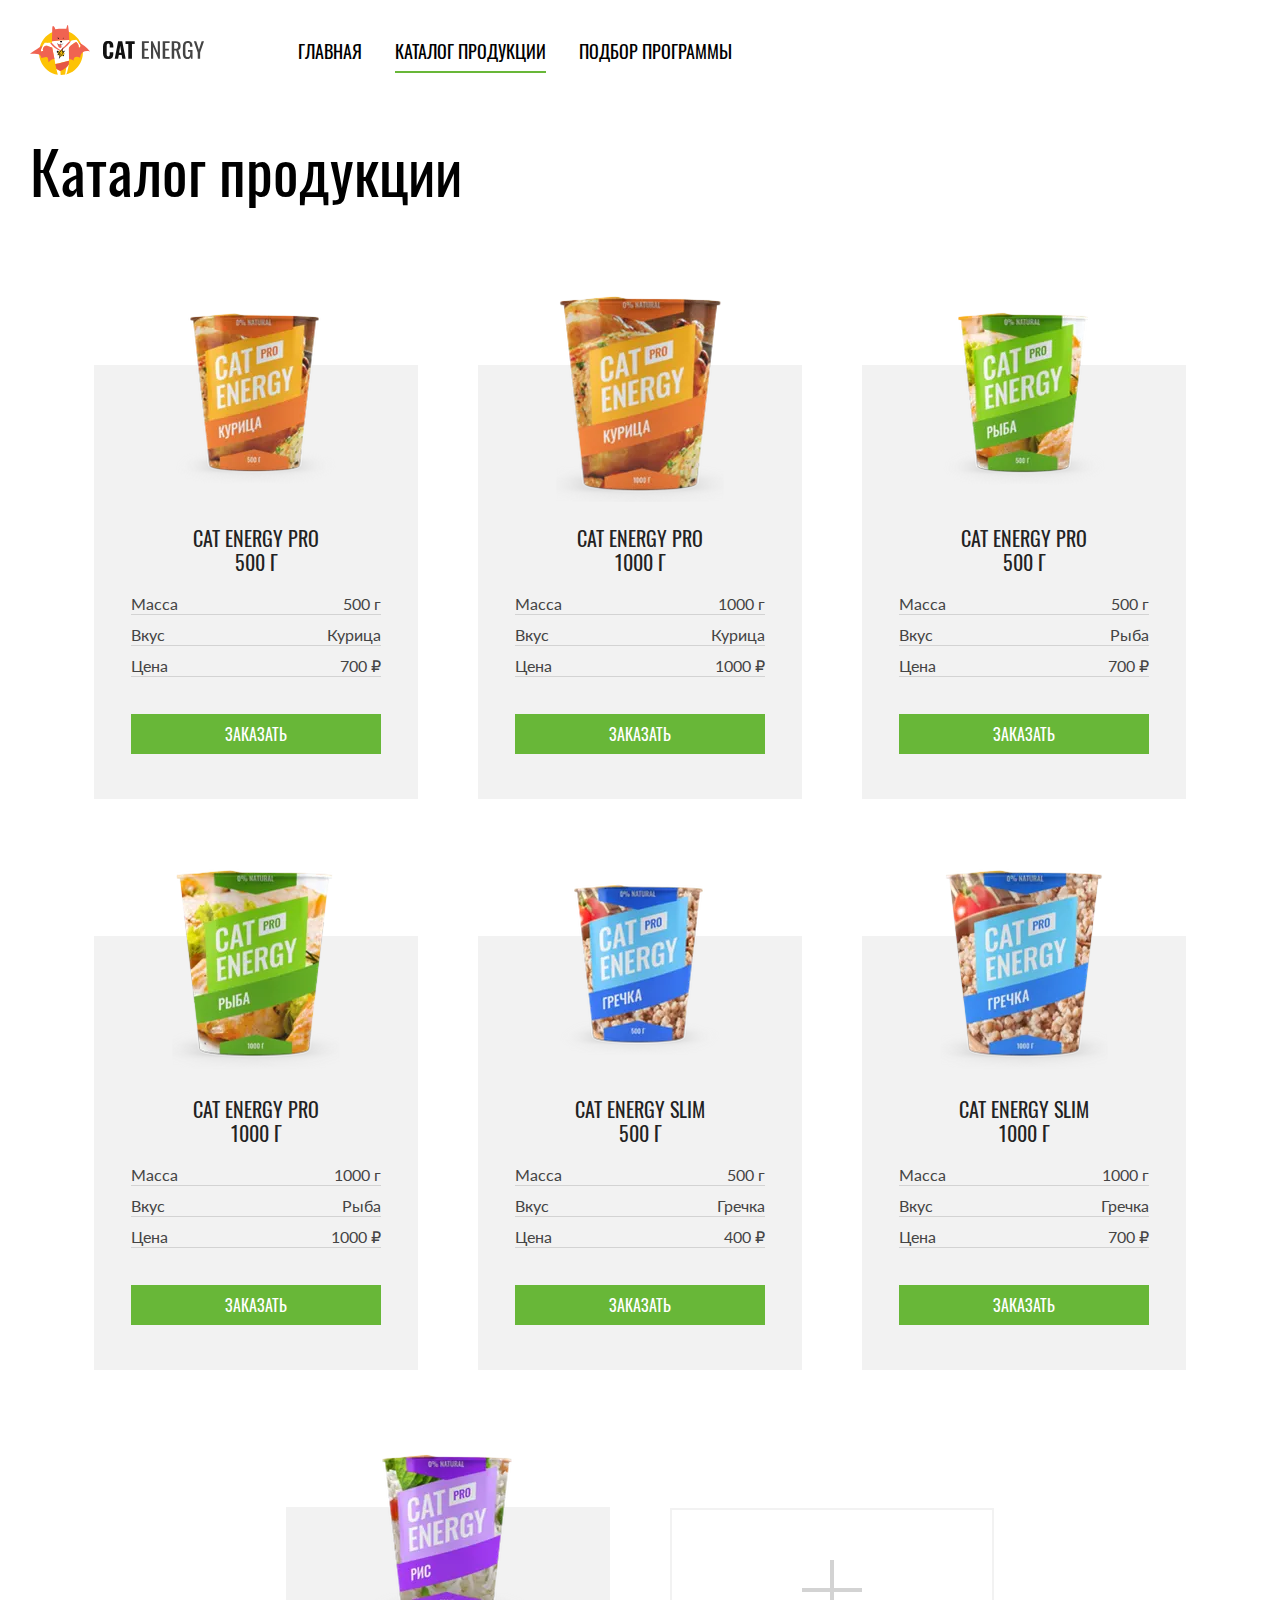
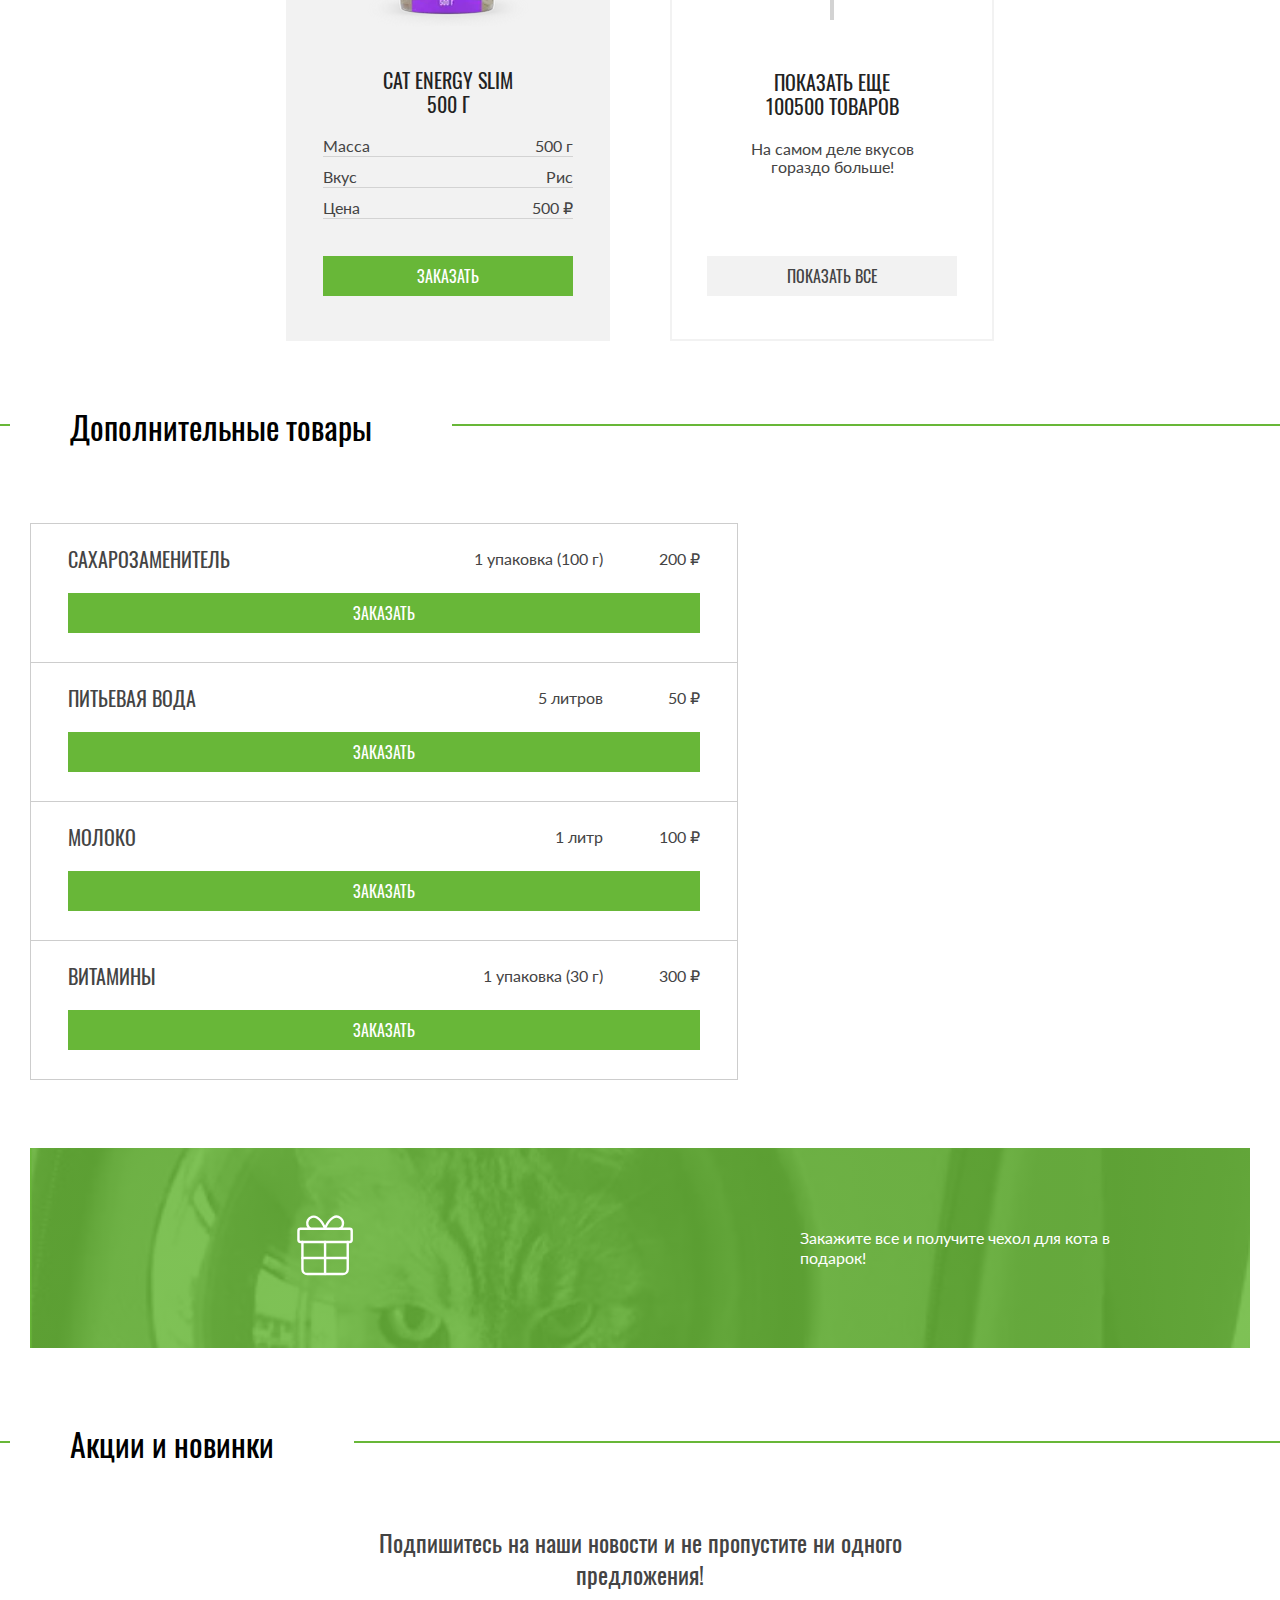
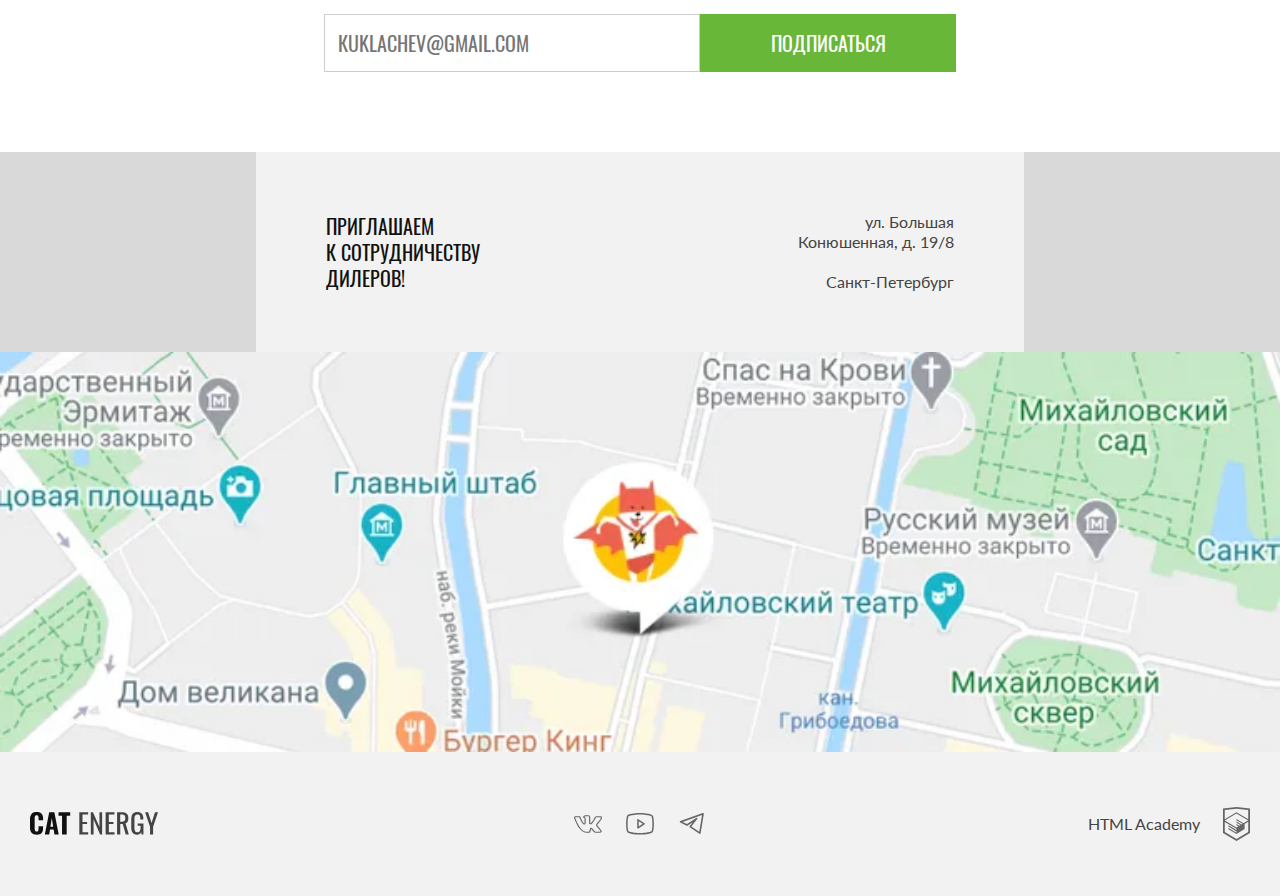
==== catalog.html @ e2526e4f "Deploying to gh-pages from @ htmlacademy-adaptive/2303487-cat-energy-31@e6cc219bcabd49c7fad95039a3b6" ====
<!DOCTYPE html><html class="page" lang="ru"><head><meta charset="UTF-8"><title>Каталог Cat Energy</title><meta name="viewport" content="width=device-width,initial-scale=1"><meta name="description" content="Cat Energy - Каталог товаров функционального питания для котов."><meta name="author" content="Андрюхина Елизавета"><link rel="preload" href="fonts/lato/Lato-Regular.woff2" as="font" type="font/woff2"><link rel="preload" href="fonts/lato/Oswald-Regular.woff2" as="font" type="font/woff2"><link rel="stylesheet" href="styles/styles.css"><link rel="icon" href="favicon.ico"><!-- 32×32 --><link rel="icon" href="favicons/icon.svg" type="image/svg+xml"><link rel="apple-touch-icon" href="favicons/apple.png"><!-- 180×180 --><link rel="manifest" href="manifest.webmanifest"><script src="scripts/menu.js" defer="defer"></script><script src="scripts/office-location-map.js" defer="defer"></script></head><body class="page__body"><header class="page__header main-header main-header--catalog" data-test="header"><div class="main-header__wrapper main-header__wrapper--nojs"><a class="main-header__logo logotype" href="index.html" aria-current="page"><picture><source media="(min-width: 1440px)" srcset="images/logo-content-desktop.svg" type="image/svg+xml" width="70" height="59"><source media="(min-width: 768px)" srcset="images/logo-content-tablet.svg" type="image/svg+xml" width="60" height="50"><img class="logotype__graphic-logo" src="images/logo-content-mobile.svg" width="33" height="38" alt="Графический логотип Cat Energy"></picture><img class="logotype__text-logo" src="images/logo-text.svg" width="101" height="18" alt="Текстовый логотип Cat Energy"> </a><button class="main-header__toggle main-header__toggle--close" type="button"><span class="visually-hidden">Открыть меню</span></button><nav class="main-header__main-nav main-nav"><ul class="nav-list"><li class="nav-list__item"><a class="nav-list__link" href="index.html">Главная</a></li><li class="nav-list__item"><a class="nav-list__link nav-list__link--current" href="catalog.html" aria-current="page">Каталог продукции</a></li><li class="nav-list__item"><a class="nav-list__link" href="#">Подбор программы</a></li></ul></nav></div></header><main class="main-container main-container--catalog"><section class="catalog" data-test="catalog"><div class="catalog__wrapper"><h1 class="catalog__title">Каталог продукции</h1><ul class="catalog__list"><li class="catalog__item card"><a class="card__link-image" href="#"><picture><source media="(min-width: 1440px)" srcset="images/card-chiken-500-desktop@1x.webp, images/card-chiken-500-desktop@2x.webp 2x" type="image/webp" width="169" height="210"><source media="(min-width: 768px)" srcset="images/card-chiken-500-tablet@1x.webp, images/card-chiken-500-tablet@2x.webp 2x" type="image/webp" width="200" height="210"><source srcset="images/card-chiken-500-mobile.webp, images/card-chiken-500-mobile@2x.webp 2x" type="image/webp" width="140" height="107"><source media="(min-width:1440px)" srcset="images/card-chiken-500-desktop@1x.png 1x,images/card-chiken-500-desktop@2x.png 2x" type="image/png" width="169" height="210"><source media="(min-width:768px)" srcset="images/card-chiken-500-tablet@1x.png 1x,images/card-chiken-500-tablet@2x.png 2x" type="image/png" width="200" height="210"><img class="card__image" src="images/card-chiken-500-mobile@1x.png" srcset="images/card-chiken-500-mobile@2x.png 2x" width="140" height="107" alt="Cat Energy PRO 500 г вкус курица" loading="lazy"></picture></a><div class="card__info-wrapper"><a class="card__link-title" href="#"><h2 class="card__title">Cat Energy PRO 500 г</h2></a><table class="card__table"><tbody class="card__table-body"><tr class="card__table-row"><td class="card__table-item">Масса</td><td class="card__table-item-desc">500 г</td></tr><tr class="card__table-row"><td class="card__table-item">Вкус</td><td class="card__table-item-desc">Курица</td></tr><tr class="card__table-row"><td class="card__table-item">Цена</td><td class="card__table-item-desc">700 ₽</td></tr></tbody></table></div><a class="button card__button" href="#">Заказать</a></li><li class="catalog__item card"><a class="card__link-image" href="#"><picture><source media="(min-width: 1440px)" srcset="images/card-chiken-1000-desktop@1x.webp, images/card-chiken-1000-desktop@2x.webp 2x" type="image/webp" width="169" height="210"><source media="(min-width: 768px)" srcset="images/card-chiken-1000-tablet@1x.webp, images/card-chiken-1000-tablet@2x.webp 2x" type="image/webp" width="200" height="210"><source srcset="images/card-chiken-1000-mobile.webp, images/card-chiken-1000-mobile@2x.webp 2x" type="image/webp" width="140" height="107"><source media="(min-width:1440px)" srcset="images/card-chiken-1000-desktop@1x.png 1x,images/card-chiken-1000-desktop@2x.png 2x" type="image/png" width="169" height="210"><source media="(min-width:768px)" srcset="images/card-chiken-1000-tablet@1x.png 1x,images/card-chiken-1000-tablet@2x.png 2x" type="image/png" width="200" height="210"><img class="card__image" src="images/card-chiken-1000-mobile@1x.png" srcset="images/card-chiken-1000-mobile@2x.png 2x" width="140" height="107" alt="Cat Energy PRO 1000 г вкус курица" loading="lazy"></picture></a><div class="card__info-wrapper"><a class="card__link-title" href="#"><h2 class="card__title">Cat Energy PRO 1000 г</h2></a><table class="card__table"><tbody class="card__table-body"><tr class="card__table-row"><td class="card__table-item">Масса</td><td class="card__table-item-desc">1000 г</td></tr><tr class="card__table-row"><td class="card__table-item">Вкус</td><td class="card__table-item-desc">Курица</td></tr><tr class="card__table-row"><td class="card__table-item">Цена</td><td class="card__table-item-desc">1000 ₽</td></tr></tbody></table></div><a class="button card__button" href="#">Заказать</a></li><li class="catalog__item card"><a class="card__link-image" href="#"><picture><source media="(min-width: 1440px)" srcset="images/card-fish-500-desktop@1x.webp, images/card-fish-500-desktop@2x.webp 2x" type="image/webp" width="169" height="210"><source media="(min-width: 768px)" srcset="images/card-fish-500-tablet@1x.webp, images/card-fish-500-tablet@2x.webp 2x" type="image/webp" width="200" height="210"><source srcset="images/card-fish-500-mobile.webp, images/card-fish-500-mobile@2x.webp 2x" type="image/webp" width="140" height="107"><source media="(min-width:1440px)" srcset="images/card-fish-500-desktop@1x.png 1x,images/card-fish-500-desktop@2x.png 2x" type="image/png" width="169" height="210"><source media="(min-width:768px)" srcset="images/card-fish-500-tablet@1x.png 1x,images/card-fish-500-tablet@2x.png 2x" type="image/png" width="200" height="210"><img class="card__image" src="images/card-fish-500-mobile@1x.png" srcset="images/card-fish-500-mobile@2x.png 2x" width="140" height="107" alt="Cat Energy PRO 500 г вкус рыба" loading="lazy"></picture></a><div class="card__info-wrapper"><a class="card__link-title" href="#"><h2 class="card__title">Cat Energy PRO 500 г</h2></a><table class="card__table"><tbody class="card__table-body"><tr class="card__table-row"><td class="card__table-item">Масса</td><td class="card__table-item-desc">500 г</td></tr><tr class="card__table-row"><td class="card__table-item">Вкус</td><td class="card__table-item-desc">Рыба</td></tr><tr class="card__table-row"><td class="card__table-item">Цена</td><td class="card__table-item-desc">700 ₽</td></tr></tbody></table></div><a class="button card__button" href="#">Заказать</a></li><li class="catalog__item card"><a class="card__link-image" href="#"><picture><source media="(min-width: 1440px)" srcset="images/card-fish-1000-desktop@1x.webp, images/card-fish-1000-desktop@2x.webp 2x" type="image/webp" width="169" height="210"><source media="(min-width: 768px)" srcset="images/card-fish-1000-tablet@1x.webp, images/card-fish-1000-tablet@2x.webp 2x" type="image/webp" width="200" height="210"><source srcset="images/card-fish-1000-mobile.webp, images/card-fish-1000-mobile@2x.webp 2x" type="image/webp" width="140" height="107"><source media="(min-width:1440px)" srcset="images/card-fish-1000-desktop@1x.png 1x,images/card-fish-1000-desktop@2x.png 2x" type="image/png" width="169" height="210"><source media="(min-width:768px)" srcset="images/card-fish-1000-tablet@1x.png 1x,images/card-fish-1000-tablet@2x.png 2x" type="image/png" width="200" height="210"><img class="card__image" src="images/card-fish-1000-mobile@1x.png" srcset="images/card-fish-1000-mobile@2x.png 2x" width="140" height="107" alt="Cat Energy PRO 1000 г вкус рыба" loading="lazy"></picture></a><div class="card__info-wrapper"><a class="card__link-title" href="#"><h2 class="card__title">Cat Energy PRO 1000 г</h2></a><table class="card__table"><tbody class="card__table-body"><tr class="card__table-row"><td class="card__table-item">Масса</td><td class="card__table-item-desc">1000 г</td></tr><tr class="card__table-row"><td class="card__table-item">Вкус</td><td class="card__table-item-desc">Рыба</td></tr><tr class="card__table-row"><td class="card__table-item">Цена</td><td class="card__table-item-desc">1000 ₽</td></tr></tbody></table></div><a class="button card__button" href="#">Заказать</a></li><li class="catalog__item card"><a class="card__link-image" href="#"><picture><source media="(min-width: 1440px)" srcset="images/card-buckwheat-500-desktop@1x.webp, images/card-buckwheat-500-desktop@2x.webp 2x" type="image/webp" width="169" height="210"><source media="(min-width: 768px)" srcset="images/card-buckwheat-500-tablet@1x.webp, images/card-buckwheat-500-tablet@2x.webp 2x" type="image/webp" width="200" height="210"><source srcset="images/card-buckwheat-500-mobile.webp, images/card-buckwheat-500-mobile@2x.webp 2x" type="image/webp" width="140" height="107"><source media="(min-width:1440px)" srcset="images/card-buckwheat-500-desktop@1x.png 1x,images/card-buckwheat-500-desktop@2x.png 2x" type="image/png" width="169" height="210"><source media="(min-width:768px)" srcset="images/card-buckwheat-500-tablet@1x.png 1x,images/card-buckwheat-500-tablet@2x.png 2x" type="image/png" width="200" height="210"><img class="card__image" src="images/card-buckwheat-500-mobile@1x.png" srcset="images/card-buckwheat-500-mobile@2x.png 2x" width="140" height="107" alt="Cat Energy PRO 500 г вкус гречка" loading="lazy"></picture></a><div class="card__info-wrapper"><a class="card__link-title" href="#"><h2 class="card__title">Cat Energy Slim 500 г</h2></a><table class="card__table"><tbody class="card__table-body"><tr class="card__table-row"><td class="card__table-item">Масса</td><td class="card__table-item-desc">500 г</td></tr><tr class="card__table-row"><td class="card__table-item">Вкус</td><td class="card__table-item-desc">Гречка</td></tr><tr class="card__table-row"><td class="card__table-item">Цена</td><td class="card__table-item-desc">400 ₽</td></tr></tbody></table></div><a class="button card__button" href="#">Заказать</a></li><li class="catalog__item card"><a class="card__link-image" href="#"><picture><source media="(min-width: 1440px)" srcset="images/card-buckwheat-1000-desktop@1x.webp, images/card-buckwheat-1000-desktop@2x.webp 2x" type="image/webp" width="169" height="210"><source media="(min-width: 768px)" srcset="images/card-buckwheat-1000-tablet@1x.webp, images/card-buckwheat-1000-tablet@2x.webp 2x" type="image/webp" width="200" height="210"><source srcset="images/card-buckwheat-1000-mobile.webp, images/card-buckwheat-1000-mobile@2x.webp 2x" type="image/webp" width="140" height="107"><source media="(min-width:1440px)" srcset="images/card-buckwheat-1000-desktop@1x.png 1x,images/card-buckwheat-1000-desktop@2x.png 2x" type="image/png" width="169" height="210"><source media="(min-width:768px)" srcset="images/card-buckwheat-1000-tablet@1x.png 1x,images/card-buckwheat-1000-tablet@2x.png 2x" type="image/png" width="200" height="210"><img class="card__image" src="images/card-buckwheat-1000-mobile@1x.png" srcset="images/card-buckwheat-1000-mobile@2x.png 2x" width="140" height="107" alt="Cat Energy PRO 1000 г вкус гречка" loading="lazy"></picture></a><div class="card__info-wrapper"><a class="card__link-title" href="#"><h2 class="card__title">Cat Energy Slim 1000 г</h2></a><table class="card__table"><tbody class="card__table-body"><tr class="card__table-row"><td class="card__table-item">Масса</td><td class="card__table-item-desc">1000 г</td></tr><tr class="card__table-row"><td class="card__table-item">Вкус</td><td class="card__table-item-desc">Гречка</td></tr><tr class="card__table-row"><td class="card__table-item">Цена</td><td class="card__table-item-desc">700 ₽</td></tr></tbody></table></div><a class="button card__button" href="#">Заказать</a></li><li class="catalog__item card"><a class="card__link-image" href="#"><picture><source media="(min-width: 1440px)" srcset="images/card-rice-500-desktop@1x.webp, images/card-rice-500-desktop@2x.webp 2x" type="image/webp" width="169" height="210"><source media="(min-width: 768px)" srcset="images/card-rice-500-tablet@1x.webp, images/card-rice-500-tablet@2x.webp 2x" type="image/webp" width="200" height="210"><source srcset="images/card-rice-500-mobile.webp, images/card-rice-500-mobile@2x.webp 2x" type="image/webp" width="140" height="107"><source media="(min-width:1440px)" srcset="images/card-rice-500-desktop@1x.png 1x,images/card-rice-500-desktop@2x.png 2x" type="image/png" width="169" height="210"><source media="(min-width:768px)" srcset="images/card-rice-500-tablet@1x.png 1x,images/card-rice-500-tablet@2x.png 2x" type="image/png" width="200" height="210"><img class="card__image" src="images/card-rice-500-mobile@1x.png" srcset="images/card-rice-500-mobile@2x.png 2x" width="140" height="107" alt="Cat Energy PRO 500 г вкус рис" loading="lazy"></picture></a><div class="card__info-wrapper"><a class="card__link-title" href="#"><h2 class="card__title">Cat Energy Slim 500 г</h2></a><table class="card__table"><tbody class="card__table-body"><tr class="card__table-row"><td class="card__table-item">Масса</td><td class="card__table-item-desc">500 г</td></tr><tr class="card__table-row"><td class="card__table-item">Вкус</td><td class="card__table-item-desc">Рис</td></tr><tr class="card__table-row"><td class="card__table-item">Цена</td><td class="card__table-item-desc">500 ₽</td></tr></tbody></table></div><a class="button card__button" href="#">Заказать</a></li><li class="catalog__item card card--show-more"><a class="card__link-title" href="#"><h3 class="card__title card__title--more">Показать еще 100500 товаров</h3></a><p class="card__description">На самом деле вкусов гораздо больше!</p><a class="button card__button card__button--secondary" href="#">Показать все</a></li></ul></div></section><section class="catalog-extra-products" data-test="additional"><h2 class="catalog-extra-products__title">Дополнительные товары</h2><div class="catalog-extra-products__wrapper"><ul class="catalog-extra-products__list catalog-extra-products-list"><li class="catalog-extra-products-list__item"><h3 class="catalog-extra-products-list__title">Сахарозаменитель</h3><p class="catalog-extra-products-list__description description"><span class="description__label">1 упаковка (100 г)</span> <span class="description__value">200 ₽</span></p><div class="catalog-extra-products-list__button-wrapper"><button class="button catalog-extra-products-list__button" type="button">Заказать</button></div></li><li class="catalog-extra-products-list__item"><h3 class="catalog-extra-products-list__title">Питьевая вода</h3><p class="catalog-extra-products-list__description description"><span class="description__label">5 литров</span> <span class="description__value">50 ₽</span></p><div class="catalog-extra-products-list__button-wrapper"><button class="button catalog-extra-products-list__button" type="button">Заказать</button></div></li><li class="catalog-extra-products-list__item"><h3 class="catalog-extra-products-list__title">Молоко</h3><p class="catalog-extra-products-list__description description"><span class="description__label">1 литр</span> <span class="description__value">100 ₽</span></p><div class="catalog-extra-products-list__button-wrapper"><button class="button catalog-extra-products-list__button" type="button">Заказать</button></div></li><li class="catalog-extra-products-list__item"><h3 class="catalog-extra-products-list__title">Витамины</h3><p class="catalog-extra-products-list__description description"><span class="description__label">1 упаковка (30 г)</span> <span class="description__value">300 ₽</span></p><div class="catalog-extra-products-list__button-wrapper"><button class="button catalog-extra-products-list__button" type="button">Заказать</button></div></li></ul><div class="catalog-extra-products__offer offer"><p class="offer__description">Закажите все и&nbsp;получите чехол для кота в подарок!</p></div></div></section><section class="subscribe-form"><h2 class="subscribe-form__title">Акции и новинки</h2><div class="subscribe-form__wrapper"><p class="subscribe-form__description">Подпишитесь на наши новости и не пропустите ни одного предложения!</p><form class="subscribe-form__form form" action="https://echo.htmlacademy.ru/" method="post"><label class="visually-hidden" for="email">Ваш e-mail</label> <input class="form__input" type="email" id="email" name="user-email" placeholder="кuklachev@gmail.com" required> <button class="button form__button" type="submit">Подписаться</button></form></div></section><section class="office-location-map office-location-map--catalog office-location-map--nojs" data-test="contacts"><div class="office-location-map__wrapper"><h3 class="office-location-map__title">Приглашаем к&nbsp;сотрудничеству дилеров!</h3><div class="office-location-map__description"><p class="office-location-map__description-adress">ул. Большая Конюшенная,&nbsp;д.&nbsp;19/8</p><p class="office-location-map__description-city">Санкт-Петербург</p></div></div><div class="office-location-map__picture"><iframe class="office-location-map__widget" src="https://www.google.com/maps/embed?pb=!1m18!1m12!1m3!1d1998.6036257197707!2d30.32047247659853!3d59.93871916209436!2m3!1f0!2f0!3f0!3m2!1i1024!2i768!4f13.1!3m3!1m2!1s0x469631f6df7d3481%3A0xc0016be317f9a6fd!2sCat%20Energy!5e0!3m2!1sru!2sru!4v1715095886022!5m2!1sru!2sru" width="320" height="362" style="border:0;" allowfullscreen="" loading="lazy" referrerpolicy="no-referrer-when-downgrade" title="Карта с расположением офиса Cat Energy"></iframe></div></section></main><footer class="main-footer" data-test="footer"><div class="main-footer__wrapper"><a class="main-footer__logotype main-footer__logotype-link" href="#"><img class="main-footer__logotype-text-logo" src="images/logo-text.svg" width="128" height="24" alt="Текстовый логотип Cat Energy"></a><ul class="main-footer__socials socials-list"><li class="socials-list__item"><a class="socials-list__link socials-list__link--vkontakte" href="https://vk.com/htmlacademy"><span class="visually-hidden">Мы в Вконтакте</span></a></li><li class="socials-list__item"><a class="socials-list__link socials-list__link--youtube" href="https://www.youtube.com/user/htmlacademyru"><span class="visually-hidden">Мы в Ютубе</span></a></li><li class="socials-list__item"><a class="socials-list__link socials-list__link--telegram" href="https://t.me/htmlacademy"><span class="visually-hidden">Мы в Телеграме</span></a></li></ul><a class="main-footer__developer developer" href="https://htmlacademy.ru/intensive/adaptive"><span class="developer__text">HTML Academy</span></a></div></footer></body></html>
---- styles/styles.css ----
@font-face{font-family:Lato;font-weight:400;font-style:normal;src:url(../fonts/lato/Lato-Regular.woff2)format("woff2");font-display:swap}@font-face{font-family:Oswald;font-weight:400;font-style:normal;src:url(../fonts/oswald/oswaldregular.woff2)format("woff2");font-display:swap}body{margin:0}a{text-decoration:none}img{object-fit:contain;height:auto}*,:after,:before{box-sizing:border-box}.visually-hidden{white-space:nowrap;-webkit-clip-path:inset(100%);clip-path:inset(100%);clip:rect(0 0 0 0);border:0;width:1px;height:1px;margin:-1px;padding:0;position:absolute;overflow:hidden}.page{height:100%}.page__body{color:#444;grid-template-rows:min-content 1fr min-content;min-width:320px;min-height:100%;margin:0 auto;font-family:Oswald,Arial,sans-serif;font-size:16px;line-height:24px;display:grid}@media (width>=1440px){.page__body--index:before{content:"";z-index:-1;background-image:-webkit-linear-gradient(90deg,#fff 50vw,#68b738d9 50vw),-webkit-image-set(url(../images/hero-background-desktop@2x.webp) 2x type("image/webp"),url(../images/hero-background-desktop@1x.webp) 1x type("image/webp"),url(../images/hero-background-desktop@2x.jpg) 2x type("image/jpg"),url(../images/hero-background-desktop@1x.jpg) 1x type("image/jpg")),-webkit-linear-gradient(90deg,#fff 50%,#403e41 50vw);background-image:linear-gradient(90deg,#fff 50vw,#68b738d9 50vw),image-set("../images/hero-background-desktop@2x.webp" 2x type("image/webp"),"../images/hero-background-desktop@1x.webp" 1x type("image/webp"),"../images/hero-background-desktop@2x.jpg" 2x type("image/jpg"),"../images/hero-background-desktop@1x.jpg" 1x type("image/jpg")),linear-gradient(90deg,#fff 50%,#403e41 50vw);background-position:100%;background-repeat:no-repeat;background-size:cover,contain;width:100%;min-height:694px;display:block;position:absolute}}.page__header{min-width:320px}.button{color:#fff;text-transform:uppercase;text-align:center;cursor:pointer;background-color:#68b738;border:none;margin:20px;padding:10px;font-family:Oswald,Arial,sans-serif;font-size:16px;line-height:20px;display:block}.button:hover{background-color:#5eaa2f}.button:active{color:#ffffff4d;background-color:#5eaa2f}.main-header{font-family:Oswald,Arial,sans-serif}@media (width>=768px){.main-header{margin:0;padding:25px 34px 0 0}}@media (width>=1440px){.main-header{min-width:1220px;max-width:none;margin-top:0;padding-top:0;padding-left:110px;padding-right:110px}.main-header--catalog{z-index:1;background-image:none;max-width:none;padding-left:110px;padding-right:110px}}.main-header__main-nav{display:none}@media (width>=768px){.main-header__main-nav{display:block}}.main-header__wrapper{flex-wrap:wrap;justify-content:space-between;align-items:center;margin-bottom:14px;display:flex}@media (width>=768px){.main-header__wrapper{width:768px;margin-bottom:0;padding:0}}@media (width>=1440px){.main-header__wrapper{width:1220px;margin:0;padding-top:32px}}.main-header__logo{gap:56px}@media (width>=768px){.main-header__logo{gap:13px}}@media (width>=1440px){.main-header__logo{gap:14px}}.main-header__toggle{z-index:2;cursor:pointer;background-color:#0000;background-image:url(../icons/stack.svg#main-nav-mobile-menu-open);border:none;width:24px;height:24px;padding:0;display:block;position:absolute;top:20px;right:21px}@media (width>=768px){.main-header__toggle{display:none}}.main-header__toggle:hover{opacity:.8}.main-header__toggle:hover:after{opacity:.6}@media (width<=767px){.main-header__wrapper--nojs .main-header__main-nav{border-top:1px solid #e6e6e6;min-height:auto;display:block;position:static}.main-header__wrapper--nojs .main-header__toggle{display:none}.main-header__wrapper--opened .main-header__main-nav{z-index:10;background-color:#fff;width:100%;min-width:320px;display:block;position:absolute;top:65px;left:0}.main-header__wrapper--opened .main-header__toggle{background-image:url(../icons/stack.svg#main-nav-mobile-menu-close)}}.logotype{flex-wrap:wrap;justify-content:center;align-items:center;margin-left:20px;padding-top:13px;text-decoration:none;display:flex}.logotype:hover{opacity:.8}.logotype:active{opacity:.6}@media (width>=768px){.logotype{margin-top:0;margin-left:30px;padding:0}}@media (width>=1440px){.logotype{margin:25px 0 0}}.logotype__graphic-logo,.logotype__text-logo{display:block}.main-nav{text-transform:uppercase;font-family:Oswald,Arial,sans-serif;font-size:20px;line-height:20px}@media (width>=768px){.main-nav{padding-top:2px;font-size:18px;line-height:24px}}@media (width>=1440px){.main-nav{max-width:50%;font-size:20px;line-height:30px}}.main-navigation__list{text-align:center;margin:0;padding:0;list-style-type:none}.nav-list{text-align:center;min-width:320px;margin-bottom:0;padding:0;list-style-type:none}@media (width>=768px){.nav-list{flex-wrap:wrap;justify-content:end;align-items:center;gap:33px;min-width:436px;margin:0 36px;display:flex}}@media (width>=1440px){.nav-list{justify-content:end;align-items:center;gap:unset;flex-wrap:wrap;margin:25px 0 0;display:flex}}.nav-list__item{border-top:1px solid #e6e6e6;padding:23px;text-decoration:none;display:block}@media (width>=768px){.nav-list__item{border:none;padding:0}}@media (width>=1440px){.nav-list__item{border:none;margin-bottom:12px;margin-left:33px;padding:0}}@media (width>=768px){.nav-list__item:last-child{margin-right:0;padding:0}}@media (width>=1440px){.nav-list__item:last-child{margin-right:0;padding:0}}.nav-list__link{color:#000}.nav-list__link:hover{opacity:.6}.nav-list__link:active{opacity:.3}@media (width>=1440px){.nav-list__link--index{color:#fff}}@media (width>=768px){.nav-list__link--current{display:block;position:relative}.nav-list__link--current:after{content:"";background-color:#68b738;width:100%;height:2px;position:absolute;bottom:-10px;left:0}}@media (width>=1440px){.nav-list__link--index.nav-list__link--current:after{content:"";background-color:#fff;width:100%;height:2px;position:absolute;bottom:-10px;left:0}}.main-container__hero{margin-bottom:20px}.main-container__programs{width:100%;margin:0 auto 20px}.main-container__work-description{width:100%;margin:0 auto 49px}.main-container__catalog-extra-products{width:100%;margin:0 auto}.main-container__subscribe-form{padding:40px 20px}@media (width>=1440px){.hero:before{background-image:linear-gradient(#68b738d9,#68b738d9 50%),image-set(url(../images/hero-background-desktop@2x.webp) type("image/webp")2dppx,url(../images/hero-background-desktop@1x.webp) type("image/webp")1dppx,url(../images/hero-background-desktop@2x.jpg) 2dppx,url(../images/hero-background-desktop@1x.jpg) 1dppx),linear-gradient #403e41,#403e41 50%;z-index:-1;background-color:#68b738;background-position:50%,0 0,50%;background-repeat:no-repeat;background-size:cover;width:50%;min-height:694px;display:block;position:absolute;top:0;right:0}}.hero__wrapper{background-image:-webkit-linear-gradient(#68b738d9 60%,#fff 60%),-webkit-image-set(url(../images/hero-background-mobile@2x.webp) 2x type("image/webp"),url(../images/hero-background-mobile@1x.webp) 1x type("image/webp"),url(../images/hero-background-mobile@2x.jpg) 2x type("image/jpg"),url(../images/hero-background-mobile@1x.jpg) 1x type("image/jpg")),-webkit-linear-gradient(90deg,#4e4e53,#434247 50%);background-image:linear-gradient(#68b738d9 60%,#fff 60%),image-set("../images/hero-background-mobile@2x.webp" 2x type("image/webp"),"../images/hero-background-mobile@1x.webp" 1x type("image/webp"),"../images/hero-background-mobile@2x.jpg" 2x type("image/jpg"),"../images/hero-background-mobile@1x.jpg" 1x type("image/jpg")),linear-gradient(90deg,#4e4e53,#434247 50%);background-position:top;background-repeat:no-repeat,no-repeat,no-repeat;background-size:auto;flex-direction:column;align-items:center;margin:0 auto;padding-top:27px;padding-left:20px;padding-right:20px;display:flex}@media (width>=768px){.hero__wrapper{background-image:none;grid-template-rows:repeat(3,min-content);grid-template-columns:1fr;max-width:920px;padding-top:65px;padding-left:30px;padding-right:29px;display:grid}}@media (width>=1440px){.hero__wrapper{grid-template-columns:225px 1fr 1fr 1fr;max-width:1220px;padding:29px 0 52px}}.hero__title{color:#fff;text-align:center;max-width:400px;margin:0 0 25px;font-family:Oswald,Arial,sans-serif;font-size:36px;font-weight:400;line-height:36px}@media (width>=768px){.hero__title{color:#000;text-align:left;grid-area:1/1/2/-1;max-width:450px;margin:0 0 40px 90px;font-size:60px;line-height:60px}}@media (width>=1440px){.hero__title{margin:65px 0 10px 80px}}.hero__description{color:#fff;text-transform:uppercase;text-align:center;margin-top:0;margin-bottom:29px;font-family:Oswald,Arial,sans-serif;font-size:14px;line-height:14px}@media (width>=768px){.hero__description{color:#000;text-align:left;grid-area:2/1/3/3;margin:0 0 21px 90px;font-size:20px;line-height:20px}}@media (width>=1440px){.hero__description{margin:0 0 0 80px}}.hero__image{margin:0 auto 3px;display:block}@media (width>=768px){.hero__image{grid-area:3/1/4/-1;margin:0 auto}}@media (width>=1440px){.hero__image{grid-area:1/2/7/5}}@media (width>=768px){.hero picture{margin:0;padding:0;display:contents}}.hero__button{text-align:center;color:#fff;width:100%;max-width:400px;margin-top:0;font-family:Oswald,Arial,sans-serif;font-size:16px;line-height:20px;text-decoration:none}@media (width>=768px){.hero__button{grid-area:3/1/4;align-self:start;width:244px;min-height:54px;margin-top:29px;margin-left:90px;padding:17px;font-size:20px;line-height:20px}}@media (width>=1440px){.hero__button{margin-top:38px;margin-left:80px}}.programs{padding:0 20px}@media (width>=768px){.programs{padding:0 30px}}.programs__programs-list{margin:0;padding:0;list-style-type:none}.programs-list{flex-direction:column;justify-content:center;gap:20px;margin:0;padding:0;list-style-type:none;display:flex}@media (width>=768px){.programs-list{gap:30px}}@media (width>=1440px){.programs-list{flex-flow:wrap;justify-content:space-between;gap:80px;max-width:1220px;margin:82px auto 0}}.programs-list__item{background-color:#f2f2f2;flex-direction:column;min-height:266px;padding:30px 33px 18px 20px;display:grid;position:relative}@media (width>=768px){.programs-list__item{background-color:#f2f2f2;grid-template-columns:340px;width:708px;min-height:372px;padding:77px 63px 40px 53px}}@media (width>=1440px){.programs-list__item{grid-template-columns:1fr;width:570px;padding:76px 61px 55px 52px}.programs-list__item:not(:last-child){margin-bottom:0}}.programs-list__description{color:#444;border-bottom:1px solid #d9d9d9;margin-top:0;margin-bottom:22px;padding-bottom:15px;font-family:Lato,Arial,sans-serif;font-size:14px;line-height:18px}@media (width>=768px){.programs-list__description{margin-bottom:14px;padding-top:10px;font-size:16px;line-height:24px}}@media (width>=1440px){.programs-list__description{margin-bottom:14px}}.programs-list__link{color:#000;text-transform:uppercase;flex-wrap:wrap;gap:15px;font-family:Oswald,Arial,sans-serif;font-size:16px;line-height:16px;display:flex}.programs-list__link:after{content:"";background-color:#000;width:24px;height:12px;display:block;-webkit-mask-image:url(../icons/stack.svg#icon-right-arrow);mask-image:url(../icons/stack.svg#icon-right-arrow);-webkit-mask-position:0;mask-position:0;-webkit-mask-repeat:no-repeat;mask-repeat:no-repeat}.programs-list__link:hover:after{transform-origin:0;transform:scaleX(1.33)}.programs-list__link:active{opacity:.3}.programs-list__link:active:after{transform-origin:0;transform:scaleX(1.33)}@media (width>=768px){.programs-list__link{margin:0;font-size:20px;line-height:30px}}@media (width>=1440px){.programs-list__link{gap:25px}.programs-list__link:after{margin-top:10px}}.programs-list__item--slim:before{content:"";background:#68b738;border-radius:50%;width:50px;height:50px;display:block;position:absolute;top:23px;left:19px}@media (width>=768px){.programs-list__item--slim:before{width:200px;height:200px;top:92px;left:445px}}@media (width>=1440px){.programs-list__item--slim:before{width:100px;height:100px;top:45px;left:52px;right:auto}}.programs-list__item--slim:after{content:"";background-color:#000;width:36px;height:50px;display:block;position:absolute;top:21px;left:27px;-webkit-mask-image:url(../icons/stack.svg#programs-list-icon-slim);mask-image:url(../icons/stack.svg#programs-list-icon-slim);-webkit-mask-position:50%;mask-position:50%;-webkit-mask-repeat:no-repeat;mask-repeat:no-repeat}@media (width>=768px){.programs-list__item--slim:after{width:140px;height:194px;top:82px;left:auto;right:94px}}@media (width>=1440px){.programs-list__item--slim:after{width:70px;height:97px;top:41px;left:67px}}.programs-list__item--pro:before{content:"";background:#68b738;border-radius:50%;width:50px;height:50px;display:block;position:absolute;top:23px;left:20px}@media (width>=768px){.programs-list__item--pro:before{width:200px;height:200px;top:92px;left:445px}}@media (width>=1440px){.programs-list__item--pro:before{width:100px;height:100px;top:45px;left:52px;right:auto}}.programs-list__item--pro:after{content:"";background-color:#000;width:67px;height:28px;display:block;position:absolute;top:35px;left:13px;-webkit-mask-image:url(../icons/stack.svg#programs-list-icon-pro);mask-image:url(../icons/stack.svg#programs-list-icon-pro);-webkit-mask-position:50%;mask-position:50%;-webkit-mask-repeat:no-repeat;mask-repeat:no-repeat}@media (width>=768px){.programs-list__item--pro:after{width:268px;height:112px;top:135px;left:auto;right:30px}}@media (width>=1440px){.programs-list__item--pro:after{width:134px;height:100px;top:44px;left:33px}}.programs-list__title{text-transform:uppercase;color:#000;flex-direction:row;justify-content:flex-start;gap:20px;margin:0 0 25px 70px;font-family:Oswald,Arial,sans-serif;font-size:24px;font-weight:400;line-height:37px;display:flex;position:relative}@media (width>=768px){.programs-list__title{margin-top:0;margin-bottom:0;margin-left:0;font-size:36px;line-height:36px;position:relative}}@media (width>=1440px){.programs-list__title{margin-bottom:60px;margin-left:162px}}.work-description{padding:0 20px}@media (width>=768px){.work-description{border-bottom:1px solid #d3d3d3;min-height:550px;padding-bottom:55px;padding-left:30px;padding-right:105px}}@media (width>=1440px){.work-description{border-bottom:none;max-width:1220px;min-height:auto;margin:0 auto;padding:0}}.work-description__title{color:#000;margin-top:20px;margin-bottom:40px;font-family:Oswald,Arial,sans-serif;font-size:36px;font-weight:400;line-height:40px}@media (width>=768px){.work-description__title{margin-top:45px;font-size:60px;line-height:60px}}@media (width>=1440px){.work-description__title{margin-top:72px}}.work-description-list{flex-direction:column;gap:20px;margin:0;padding:0;list-style-type:none;display:flex}@media (width>=768px){.work-description-list{counter-reset:list 0;flex-flow:wrap;justify-content:space-between;align-items:flex-start;row-gap:100px}}@media (width>=1440px){.work-description-list{justify-content:flex-start;gap:74px}}.work-description-list__item{color:#444;align-items:center;gap:20px;font-family:Lato,Arial,sans-serif;font-size:14px;line-height:18px;display:flex;position:relative}@media (width>=768px){.work-description-list__item{grid-template-columns:249px;gap:31px;margin-top:-6px;font-size:16px;line-height:24px;display:grid}}.work-description-list__item:before{content:"";background-color:#68b738;flex-shrink:0;width:60px;height:60px;display:block}@media (width>=768px){.work-description-list__item:before{width:80px;height:80px;margin-top:40px}}.work-description-list__item:last-child{padding-bottom:49px}.work-description-list__item--nutrition:before{background-image:url(../icons/stack.svg#work-description-leaf-icon);background-position:50%;background-repeat:no-repeat;background-size:30px 32px}.work-description-list__item--powder:before{background-image:url(../icons/stack.svg#work-description-powder-icon);background-position:50%;background-repeat:no-repeat;background-size:26px 29px}.work-description-list__item--change:before{background-image:url(../icons/stack.svg#work-description-cooking-icon);background-position:50%;background-repeat:no-repeat;background-size:25px 30px}.work-description-list__item--result:before{background-image:url(../icons/stack.svg#work-description-clock-icon);background-position:50%;background-repeat:no-repeat;background-size:27px 31px}@media (width>=768px){.work-description-list__item:after{counter-increment:list;content:counter(list);color:#f2f2f2;z-index:-1;font-family:Oswald,Arial,sans-serif;font-size:280px;line-height:280px;position:absolute;top:0;left:114px}}.example{background-color:#f2f2f2;width:100%;margin:0 auto;padding:0 20px 35px}@media (width>=768px){.example{background-color:#fff;background-image:linear-gradient(0deg,#eaeaea 468px,#fff 462px);padding:42px 30px 90px}}@media (width>=1440px){.example{background-color:#fff;background-image:linear-gradient #fff 30%,#f2f2f2 30%;padding:0}.example__container{grid-template-columns:auto 560px;gap:224px;width:1440px;margin:0 auto;padding:0 110px 70px;display:grid;position:relative}.example__wrapper{margin-top:74px}}.example__title{color:#000;margin:0;padding:25px 85px 40px 0;font-family:Oswald,Arial,sans-serif;font-size:36px;font-weight:400;line-height:40px}@media (width>=768px){.example__title{margin-bottom:20px;padding-top:2px;font-size:60px;line-height:60px}}@media (width>=1440px){.example__title{margin-bottom:146px;padding:0}}.example__description{color:#444;margin:0 0 20px;font-family:Lato,Arial,sans-serif;font-size:14px;line-height:18px}@media (width>=768px){.example__description{margin-bottom:55px;font-size:16px;line-height:24px}}@media (width>=1440px){.example__description{margin-bottom:70px}}.example__parametres{flex-direction:column;gap:5px 20px;margin-bottom:20px;display:flex}@media (width>=768px){.example__parametres{flex-flow:wrap;justify-content:space-between;align-items:center;row-gap:20px;margin-bottom:72px;display:flex}}@media (width>=1440px){.example__parametres{gap:55px 60px;margin:0}}.example__parametres-list{margin:0}.example__parametres-price{color:#000;text-transform:uppercase;flex-wrap:wrap;justify-content:center;margin:0;font-family:Oswald,Arial,sans-serif;font-size:14px;line-height:20px;display:flex}@media (width>=768px){.example__parametres-price{flex-direction:column;align-items:flex-end;gap:9px;margin-top:-28px;font-size:20px;line-height:20px}}@media (width>=1440px){.example__parametres-price{flex-flow:wrap;justify-content:space-between;align-items:center;gap:66px;display:flex}}.example__parametres-price--value,.example__parametres-price--definition{color:#000;text-transform:uppercase;margin:0}@media (width>=768px){.example__parametres-price--definition{color:#000;font-size:20px;line-height:20px}}@media (width>=1440px){.example__parametres-price--definition{color:#000;font-size:20px;line-height:20px}}.parametres-list{flex-wrap:wrap;justify-content:space-between;align-items:center;display:flex}@media (width>=768px){.parametres-list{gap:42px}}@media (width>=1440px){.parametres-list{justify-content:flex-start;align-items:baseline}}.parametres-list__item{padding-bottom:14px;font-family:Lato,Arial,sans-serif}@media (width>=768px){.parametres-list__item{width:162px}}.parametres-list__item--value{text-transform:lowercase;text-align:center;z-index:1;background-color:#f2f2f2;width:70%;min-height:24px;margin:-10px auto 0;padding:0 10px;font-size:12px;line-height:12px;bottom:0;left:50%}@media (width>=768px){.parametres-list__item--value{z-index:1;background-color:#fff;font-size:14px;line-height:16px}}@media (width>=1440px){.parametres-list__item--value{background-color:#eaeaea;width:max-content;max-width:90%}}.parametres-list__item--definition{text-align:center;text-transform:uppercase;color:#000;border:1px solid #cdcdcd;border-radius:4px;min-width:124px;margin:0;padding:14px 15px 18px;font-family:Oswald,Arial,sans-serif;font-size:24px;line-height:24px}@media (width>=768px){.parametres-list__item--definition{font-size:30px;line-height:37px}}.slider{grid-template-columns:1fr auto 1fr;width:280px;margin:0 auto;display:grid;position:relative}@media (width>=768px){.slider{width:560px}}@media (width>=1440px){.slider{margin-top:75px}}.slider__compare--before{grid-column:1/1;width:140px;overflow:hidden}@media (width>=768px){.slider__compare--before{width:270px}}.slider__compare--after{grid-column:2/2;width:140px;overflow:hidden}@media (width>=768px){.slider__compare--after{width:270px}}.slider__item--thin{transform:translate(-50%)}.slider__toggle{cursor:pointer;background-color:#666;border:none;border-radius:2px;width:4px;height:100%;max-height:512px;padding:0;display:block;position:absolute;top:-1px;left:137px}.slider__toggle:hover{background-color:#68b738}.slider__toggle:active{background-color:#5eaa2f}.slider__toggle:before{content:"";z-index:1;background-color:#fff;border:2px solid #666;border-radius:50%;width:40px;height:40px;position:absolute;top:50%;left:50%;transform:translate(-50%,-50%)}.slider__toggle:after{content:"";z-index:3;background-color:#666;width:24px;height:18px;position:absolute;top:50%;left:50%;transform:translate(-50%,-50%);-webkit-mask-image:url(../icons/stack.svg#slider-button);mask-image:url(../icons/stack.svg#slider-button);-webkit-mask-position:50%;mask-position:50%;-webkit-mask-size:24px 18px;mask-size:24px 18px;-webkit-mask-repeat:no-repeat;mask-repeat:no-repeat}@media (width>=768px){.slider__toggle{left:270px}}.slider__toggle:hover:before{color:#68b738;border:2px solid #68b738}.slider__toggle:active:before{border:2px solid #5eaa2f}.slider__toggle:hover:after{background-color:#68b738}.slider__toggle:active:after{background-color:#5eaa2f}@media (width>=1440px){.office-location-map{grid-template-rows:95px auto auto;grid-template-columns:auto 565px 90px 565px auto;display:grid}}.office-location-map--catalog{background-color:#d9d9d9}@media (width>=1440px){.office-location-map--catalog{background-color:#fff}}.office-location-map--nojs .office-location-map__widget{display:none}.office-location-map__wrapper{flex-wrap:wrap;justify-content:space-between;align-items:center;width:320px;margin:0 auto;padding:26px 20px;display:flex}@media (width>=768px){.office-location-map__wrapper{background-color:#f2f2f2;width:768px;padding:60px 70px}}@media (width>=1440px){.office-location-map__wrapper{z-index:2;background-color:#fff;grid-area:2/2/3/3;width:565px;min-height:199px;padding:53px 80px 59px 78px}}.office-location-map__title{color:#111;text-transform:uppercase;width:140px;margin:0;font-family:Oswald,Arial,sans-serif;font-size:16px;font-weight:400;line-height:20px;display:block}@media (width>=768px){.office-location-map__title{font-size:20px;line-height:26px}}@media (width>=1440px){.office-location-map__title{min-width:140px}}.office-location-map__description{width:140px;margin:0;line-height:20px;display:block}@media (width>=768px){.office-location-map__description{text-align:end;flex-direction:column;justify-content:space-between;width:157px;min-height:80px;font-size:16px;line-height:20px;display:flex}}@media (width>=1440px){.office-location-map__description{text-align:start;min-width:140px}}.office-location-map__description-adress{width:140px;margin:0;font-family:Lato,Arial,sans-serif;font-size:14px;line-height:20px}@media (width>=768px){.office-location-map__description-adress{text-align:right;width:auto;margin-bottom:20px;font-size:16px;line-height:20px}}@media (width>=1440px){.office-location-map__description-adress{text-align:start}}.office-location-map__description-city{margin:0;font-family:Lato,Arial,sans-serif;font-size:14px;line-height:20px}@media (width>=768px){.office-location-map__description-city{text-align:right;margin-top:auto;font-size:16px;line-height:20px}}@media (width>=1440px){.office-location-map__description-city{text-align:start}}.office-location-map__widget{border:0;width:100%;height:362px;margin:0;padding:0;display:block}@media (width>=768px){.office-location-map__widget{height:400px}}@media (width>=1440px){.office-location-map__widget{height:100%;min-height:400px}}.office-location-map__picture{z-index:1;background-image:-webkit-image-set(url(../images/office-location-map-mobile@2x.webp) 2x type("image/webp"),url(../images/office-location-map-mobile@1x.webp) 1x type("image/webp"),url(../images/office-location-map-mobile@2x.jpg) 2x type("image/jpeg"),url(../images/office-location-map-mobile@1x.jpg) 1x type("image/jpeg"));background-image:image-set("../images/office-location-map-mobile@2x.webp" 2x type("image/webp"),"../images/office-location-map-mobile@1x.webp" 1x type("image/webp"),"../images/office-location-map-mobile@2x.jpg" 2x type("image/jpeg"),"../images/office-location-map-mobile@1x.jpg" 1x type("image/jpeg"));background-position:50%;background-repeat:no-repeat;background-size:cover;min-width:320px;min-height:362px}@media (width>=768px){.office-location-map__picture{background-image:-webkit-image-set(url(../images/office-location-map-tablet@2x.webp) 2x type("image/webp"),url(../images/office-location-map-tablet@1x.webp) 1x type("image/webp"),url(../images/office-location-map-tablet@2x.jpg) 2x type("image/jpeg"),url(../images/office-location-map-tablet@1x.jpg) 1x type("image/jpeg"));background-image:image-set("../images/office-location-map-tablet@2x.webp" 2x type("image/webp"),"../images/office-location-map-tablet@1x.webp" 1x type("image/webp"),"../images/office-location-map-tablet@2x.jpg" 2x type("image/jpeg"),"../images/office-location-map-tablet@1x.jpg" 1x type("image/jpeg"));min-width:768px;min-height:400px}}@media (width>=1440px){.office-location-map__picture{background-image:-webkit-image-set(url(../images/office-location-map-desktop@2x.webp) 2x type("image/webp"),url(../images/office-location-map-desktop@1x.webp) 1x type("image/webp"),url(../images/office-location-map-desktop@2x.jpg) 2x type("image/jpeg"),url(../images/office-location-map-desktop@1x.jpg) 1x type("image/jpeg"));background-image:image-set("../images/office-location-map-desktop@2x.webp" 2x type("image/webp"),"../images/office-location-map-desktop@1x.webp" 1x type("image/webp"),"../images/office-location-map-desktop@2x.jpg" 2x type("image/jpeg"),"../images/office-location-map-desktop@1x.jpg" 1x type("image/jpeg"));grid-area:1/1/6/6;min-width:1440px}.main-footer{background-color:#f2f2f2}}.main-footer__wrapper{background-color:#f2f2f2;padding:39px 20px}@media (width>=768px){.main-footer__wrapper{border:none;flex-wrap:wrap;justify-content:space-between;align-items:center;padding:55px 30px;display:flex}}@media (width>=1440px){.main-footer__wrapper{max-width:1220px;margin:0 auto;padding:67px 0}}.main-footer__socials{border-top:1px solid #d9d9d9;border-bottom:1px solid #d9d9d9}.main-footer__logotype{align-self:center}@media (width>=768px){.main-footer__logotype{padding:0}}.main-footer__logotype-link{flex-flow:wrap;justify-content:center;align-items:center;margin-bottom:18px;display:flex}@media (width>=768px){.main-footer__logotype-link{justify-content:flex-start;width:200px;margin:0}}.main-footer__logotype-text-logo{max-width:100%;display:block}.socials-list{border-top:1px solid #d9d9d9;border-bottom:1px solid #d9d9d9;flex-wrap:wrap;justify-content:center;align-items:center;gap:22px;margin:0;padding:20px;list-style-type:none;display:flex}@media (width>=768px){.socials-list{border:none;gap:24px;width:200px;margin:0;padding:0}}.socials-list__link{min-width:28px;min-height:22px;display:block}.socials-list__link:before{content:"";background-color:#666;width:28px;height:22px;display:block;-webkit-mask-position:50%;mask-position:50%;-webkit-mask-size:28px 22px;mask-size:28px 22px;-webkit-mask-repeat:no-repeat;mask-repeat:no-repeat}@media (width>=768px){.socials-list__link{border:none}}.socials-list__link:hover:before{background-color:#68b738}.socials-list__link:active:before{opacity:.3;background-color:#68b738}.socials-list__link:focus-visible:before{background-color:#68b738}.socials-list__link--telegram:before{-webkit-mask-image:url(../icons/stack.svg#socials-tg);mask-image:url(../icons/stack.svg#socials-tg)}.socials-list__link--vkontakte:before{-webkit-mask-image:url(../icons/stack.svg#socials-vk);mask-image:url(../icons/stack.svg#socials-vk)}.socials-list__link--youtube:before{-webkit-mask-image:url(../icons/stack.svg#socials-youtube);mask-image:url(../icons/stack.svg#socials-youtube)}@media (width>=768px){.developer{width:200px}}.developer__text{color:#444;justify-content:space-between;align-items:center;gap:5px;padding-top:20px;font-family:Lato,Arial,sans-serif;font-size:16px;line-height:20px;text-decoration:none;display:flex}@media (width>=768px){.developer__text{justify-content:flex-end;gap:23px;padding:0}}.developer__text:after{content:"";background-color:#666;flex-shrink:0;width:27px;height:34px;display:block;-webkit-mask-image:url(../icons/stack.svg#logo-html-academy);mask-image:url(../icons/stack.svg#logo-html-academy);-webkit-mask-position:50%;mask-position:50%;-webkit-mask-repeat:no-repeat;mask-repeat:no-repeat}.developer__text:hover:after,.developer__text:focus-visible:after{background-color:#68b738}.developer__text:active,.developer__text:active:after{opacity:.3}.catalog{margin:0 auto 28px;padding:0 20px}@media (width>=768px){.catalog{margin:0;padding:0 30px 70px}}@media (width>=1440px){.catalog{padding:0 110px 69px}}.catalog__title{color:#000;margin-top:28px;margin-bottom:42px;font-family:Oswald,Arial,sans-serif;font-size:36px;font-weight:400;line-height:36px}@media (width>=768px){.catalog__title{margin:0;padding:65px 0 84px;font-size:60px;line-height:60px}}@media (width>=1440px){.catalog__title{padding-top:73px}}.catalog__list{margin:0;padding:0;list-style-type:none}@media (width>=768px){.catalog__list{flex-wrap:wrap;justify-content:center;gap:56px 60px;display:flex}}@media (width>=1440px){.catalog__list{gap:63px 80px;width:1220px;margin:0}}.card{border-bottom:1px solid #ebebeb;flex-wrap:wrap;justify-content:space-around;align-items:flex-start;display:flex}@media (width>=768px){.card{box-sizing:border-box;background-image:linear-gradient(#fff 81px 81px,#f2f2f2 81px);border-bottom:none;flex-flow:column;justify-content:stretch;align-items:center;width:324px;min-height:429px;padding:10px 37px 45px}}@media (width>=1440px){.card{flex-wrap:nowrap;width:245px;min-height:auto;padding:10px 38px 40px}}.card:first-child{border-top:1px solid #ebebeb}@media (width>=768px){.card:first-child{border-top:0}}.card--show-more{flex-direction:column;align-items:center}@media (width>=768px){.card--show-more{background-color:#fff;background-image:none;border:2px solid #f2f2f2;margin-top:82px;padding:50px 37px 40px}}@media (width>=1440px){.card--show-more{min-height:430px;padding:0 38px 40px}}.card--show-more .card__title:before{content:"";display:inherit;background-color:#d3d3d3;width:30px;height:30px;margin:5px auto 25px;-webkit-mask-image:url(../icons/stack.svg#card-plus);mask-image:url(../icons/stack.svg#card-plus);-webkit-mask-position:50%;mask-position:50%;-webkit-mask-size:contain;mask-size:contain;-webkit-mask-repeat:no-repeat;mask-repeat:no-repeat}@media (width>=768px){.card--show-more .card__title:before{width:60px;height:60px;margin:0 auto 50px}}@media (width>=1440px){.card--show-more .card__title:before{margin:46px auto 38px}}.card__link-image{padding-top:19px}@media (width>=768px){.card__link-image{width:200px;height:210px;margin:0 0 2px;padding:0}}@media (width>=1440px){.card__link-image{width:169px;margin-bottom:11px}}.card__info-wrapper{width:140px}@media (width>=768px){.card__info-wrapper{flex-direction:column;align-items:center;width:100%;display:flex}}.card__title{color:#222;text-transform:uppercase;max-width:80px;margin:0;padding-top:20px;padding-bottom:15px;font-family:Oswald,Arial,sans-serif;font-size:16px;font-weight:400;line-height:20px}@media (width>=768px){.card__title{margin-bottom:0 auto;text-align:center;max-width:135px;padding-top:20px;padding-bottom:20px;font-size:20px;line-height:24px}}@media (width>=1440px){.card__title{margin:0 0 25px;padding:0}}.card__title--more{max-width:204px;padding-top:16px;padding-bottom:0}@media (width>=768px){.card__title--more{max-width:134px;margin-bottom:22px;padding:0}}@media (width>=1440px){.card__title--more{margin-bottom:26px}}.card__table{border-collapse:collapse;color:#444;width:100%;margin-bottom:21px;font-size:12px;line-height:16px}@media (width>=768px){.card__table{margin-bottom:37px}}@media (width>=1440px){.card__table{margin-bottom:44px}}@media (width>=768px){.card__table-body{flex-direction:column;gap:10px;display:flex}}.card__table-row{color:#444;justify-content:space-between;margin:0;font-family:Lato,Arial,sans-serif;font-size:12px;line-height:16px;display:flex}@media (width>=768px){.card__table-row{color:#444;border-bottom:1px solid #d3d3d3;font-size:16px;line-height:20px}}@media (width>=1440px){.card__table-row{color:#444;font-size:16px;line-height:20px}}.card__table-item,.card__table-item-desc{margin:0;padding:0}.card__button{width:280px;margin:0 0 24px}@media (width>=768px){.card__button{width:250px;margin:0}}@media (width>=1440px){.card__button{width:169px;margin:auto 0 0}}.card__button--secondary{color:#444;background-color:#f2f2f2}.card__button--secondary:hover,.card__button--secondary:active{background-color:#ebebeb}.card__description{margin-top:8px;margin-bottom:20px;font-family:Lato,Arial,sans-serif;font-size:12px;line-height:16px}@media (width>=768px){.card__description{text-align:center;max-width:170px;margin-top:0;margin-bottom:80px;font-family:Lato,Arial,sans-serif;font-size:16px;line-height:18px}}@media (width>=1440px){.card__description{margin-bottom:90px}}.catalog-extra-products{padding:0 20px}@media (width>=768px){.catalog-extra-products{padding:0}.catalog-extra-products__wrapper{padding:0 30px}}@media (width>=1440px){.catalog-extra-products__wrapper{flex-wrap:wrap;justify-content:space-between;width:1440px;margin:0 auto;padding:0 110px 0 109px;display:flex}}.catalog-extra-products__title{color:#000;background-color:#fff;width:-moz-fit-content;width:fit-content;max-width:85%;margin:0 0 35px;font-family:Oswald,Arial,sans-serif;font-size:24px;font-style:normal;font-weight:400;line-height:24px;position:relative;box-shadow:-40px 0 #fff,40px 0 #fff}@media (width>=768px){.catalog-extra-products__title{width:-moz-fit-content;width:fit-content;margin-bottom:80px;margin-left:50px;padding-left:20px;padding-right:40px;font-size:32px;line-height:32px}}@media (width>=1440px){.catalog-extra-products__title{margin-bottom:80px;margin-left:70px;padding-left:40px;font-size:40px;line-height:40px}}.catalog-extra-products__title:before{content:"";z-index:-1;background-color:#68b738;width:100vw;height:2px;display:block;position:absolute;top:40%;left:-50vw;box-shadow:100vw 0 #68b738}.catalog-extra-products-list{min-width:280px;margin:0;padding:0 0 34px;list-style-type:none}@media (width>=768px){.catalog-extra-products-list{border:1px solid #cdcdcd;width:708px;margin-bottom:68px;padding:0}}@media (width>=1440px){.catalog-extra-products-list{border-left:none;border-right:none;flex-direction:column;width:896px;margin:0;display:flex}}.catalog-extra-products-list__item{flex-direction:column;display:flex}@media (width>=768px){.catalog-extra-products-list__item{border-bottom:1px solid #cdcdcd;flex-flow:wrap;justify-content:space-between;align-items:center;padding:25px 37px 10px;display:flex}}@media (width>=1440px){.catalog-extra-products-list__item{justify-content:stretch;padding:15px 1px 16px}}.catalog-extra-products-list__item:last-child{border:none}.catalog-extra-products-list__title{text-transform:uppercase;margin-top:13px;margin-bottom:13px;font-family:Oswald,Arial,sans-serif;font-size:16px;font-weight:400;line-height:16px}@media (width>=768px){.catalog-extra-products-list__title{margin:0;font-size:20px;line-height:20px}}@media (width>=1440px){.catalog-extra-products-list__title{min-width:161px;max-width:1220px;margin:0 auto 10px 0}}.catalog-extra-products-list__button{min-width:280px;margin:15px 0 19px}@media (width>=768px){.catalog-extra-products-list__button{min-width:632px;margin-top:24px}}@media (width>=1440px){.catalog-extra-products-list__button{min-width:244px;margin:0;padding:10px 91px}}.description{flex-wrap:wrap;justify-content:space-between;align-items:center;margin:0;padding:0;line-height:14px;display:flex}@media (width>=768px){.description{gap:55px}}@media (width>=1440px){.description{min-width:285px;margin:0 42px 0 0}}.description__label{text-align:right;font-family:Lato,Arial,sans-serif;font-size:14px;line-height:14px}@media (width>=768px){.description__label{min-width:132px;font-size:16px;display:block}}@media (width>=1440px){.description__label{text-align:start}}.description__value{text-align:right;font-family:Lato,Arial,sans-serif;font-size:14px;line-height:14px}@media (width>=768px){.description__value{text-align:end;min-width:42px;font-size:16px;line-height:20px;display:block}}.offer{background-color:#68b738;background-image:-webkit-linear-gradient(#68b738d9 302px 302px),-webkit-image-set(url(../images/offer-background-mobile@2x.webp) 2x type("image/webp"),url(../images/offer-background-mobile@1x.webp) 1x type("image/webp"),url(../images/offer-background-mobile@2x.png) 2x type("image/png"),url(../images/offer-background-mobile@1x.png) 1x type("image/png"));background-image:linear-gradient(#68b738d9 302px 302px),image-set("../images/offer-background-mobile@2x.webp" 2x type("image/webp"),"../images/offer-background-mobile@1x.webp" 1x type("image/webp"),"../images/offer-background-mobile@2x.png" 2x type("image/png"),"../images/offer-background-mobile@1x.png" 1x type("image/png"));background-repeat:no-repeat;padding:60px 59px 43px}@media (width>=768px){.offer{background-image:-webkit-linear-gradient(#68b738d9 302px 302px),-webkit-image-set(url(../images/offer-background-tablet@2x.webp) 2x type("image/webp"),url(../images/offer-background-tablet@1x.webp) 1x type("image/webp"),url(../images/offer-background-tablet@2x.png) 2x type("image/png"),url(../images/offer-background-tablet@1x.png) 1x type("image/png"));background-image:linear-gradient(#68b738d9 302px 302px),image-set("../images/offer-background-tablet@2x.webp" 2x type("image/webp"),"../images/offer-background-tablet@1x.webp" 1x type("image/webp"),"../images/offer-background-tablet@2x.png" 2x type("image/png"),"../images/offer-background-tablet@1x.png" 1x type("image/png"));background-repeat:no-repeat;background-size:cover;min-height:200px;margin:0;padding:60px 110px 60px 60px}}@media (width>=1440px){.offer{background-image:-webkit-linear-gradient(#68b738d9 302px 302px),-webkit-image-set(url(../images/offer-background-desktop@2x.webp) 2x type("image/webp"),url(../images/offer-background-desktop@1x.webp) 1x type("image/webp"),url(../images/offer-background-desktop@2x.png) 2x type("image/png"),url(../images/offer-background-desktop@1x.png) 1x type("image/png"));background-image:linear-gradient(#68b738d9 302px 302px),image-set("../images/offer-background-desktop@2x.webp" 2x type("image/webp"),"../images/offer-background-desktop@1x.webp" 1x type("image/webp"),"../images/offer-background-desktop@2x.png" 2x type("image/png"),"../images/offer-background-desktop@1x.png" 1x type("image/png"));background-size:100%;align-self:stretch;max-width:245px;padding:56px 42px 43px}}.offer__description{color:#fff;text-align:center;flex-flow:column wrap;justify-content:space-between;align-items:center;gap:47px;margin:0;font-family:Lato,Arial,sans-serif;font-size:16px;font-weight:400;line-height:20px;display:flex;position:relative}@media (width>=768px){.offer__description{text-align:start;flex-flow:row;gap:240px}}@media (width>=1440px){.offer__description{text-align:center;flex-direction:column;gap:46px}}.offer__description:before{content:"";background-image:url(../icons/stack.svg#icon-gift);background-repeat:no-repeat;background-size:cover;width:80px;height:80px;display:block}@media (width>=768px){.offer__description:before{flex-basis:50%}}@media (width>=1440px){.offer__description:before{flex-basis:auto;height:83px}}.subscribe-form{padding:40px 20px}@media (width>=768px){.subscribe-form{padding:80px 30px}}@media (width>=1440px){.subscribe-form{padding-top:98px;padding-bottom:104px}}.subscribe-form__title{color:#000;background-color:#fff;width:-moz-fit-content;width:fit-content;max-width:85%;margin:0 0 32px;font-family:Oswald,Arial,sans-serif;font-size:24px;font-style:normal;font-weight:400;line-height:24px;position:relative;box-shadow:-40px 0 #fff,40px 0 #fff}@media (width>=768px){.subscribe-form__title{width:-moz-fit-content;width:fit-content;margin-bottom:66px;margin-left:20px;padding-left:20px;padding-right:40px;font-size:32px;line-height:32px}}@media (width>=1440px){.subscribe-form__title{max-width:1220px;margin-bottom:70px;margin-left:60px;font-size:40px;line-height:40px}}.subscribe-form__title:before{content:"";z-index:-1;background-color:#68b738;width:100vw;height:2px;display:block;position:absolute;top:40%;left:-50vw;box-shadow:100vw 0 #68b738}.subscribe-form__description{text-align:center;margin:0 0 24px;font-family:Oswald,Arial,sans-serif;font-size:16px;line-height:24px}@media (width>=768px){.subscribe-form__description{width:632px;min-width:0;margin:0 auto 24px;font-size:24px;line-height:32px}}@media (width>=1440px){.subscribe-form__description{width:100%;margin-bottom:21px}}@media (width>=768px){.form{flex-direction:row;justify-content:center;min-width:632px;margin:0 auto;display:flex}}@media (width>=1440px){.form{min-width:752px}}.form__input{text-transform:uppercase;color:#444;border:1px solid #cdcdcd;min-width:280px;margin-bottom:14px;padding:13px;font-family:Oswald,Arial,sans-serif;font-size:20px;line-height:30px}.form__input:hover{border-color:#cdcdcd}.form__input:focus{border-width:2px;border-color:#444}@media (width>=768px){.form__input{min-width:376px;margin-bottom:0}}@media (width>=1440px){.form__input{min-width:496px;margin-bottom:0}}.form__button{min-width:280px;margin:0;padding:15px;font-size:20px;line-height:26px}@media (width>=768px){.form__button{min-width:256px}}@media (width>=1440px){.form__button{margin:0}}
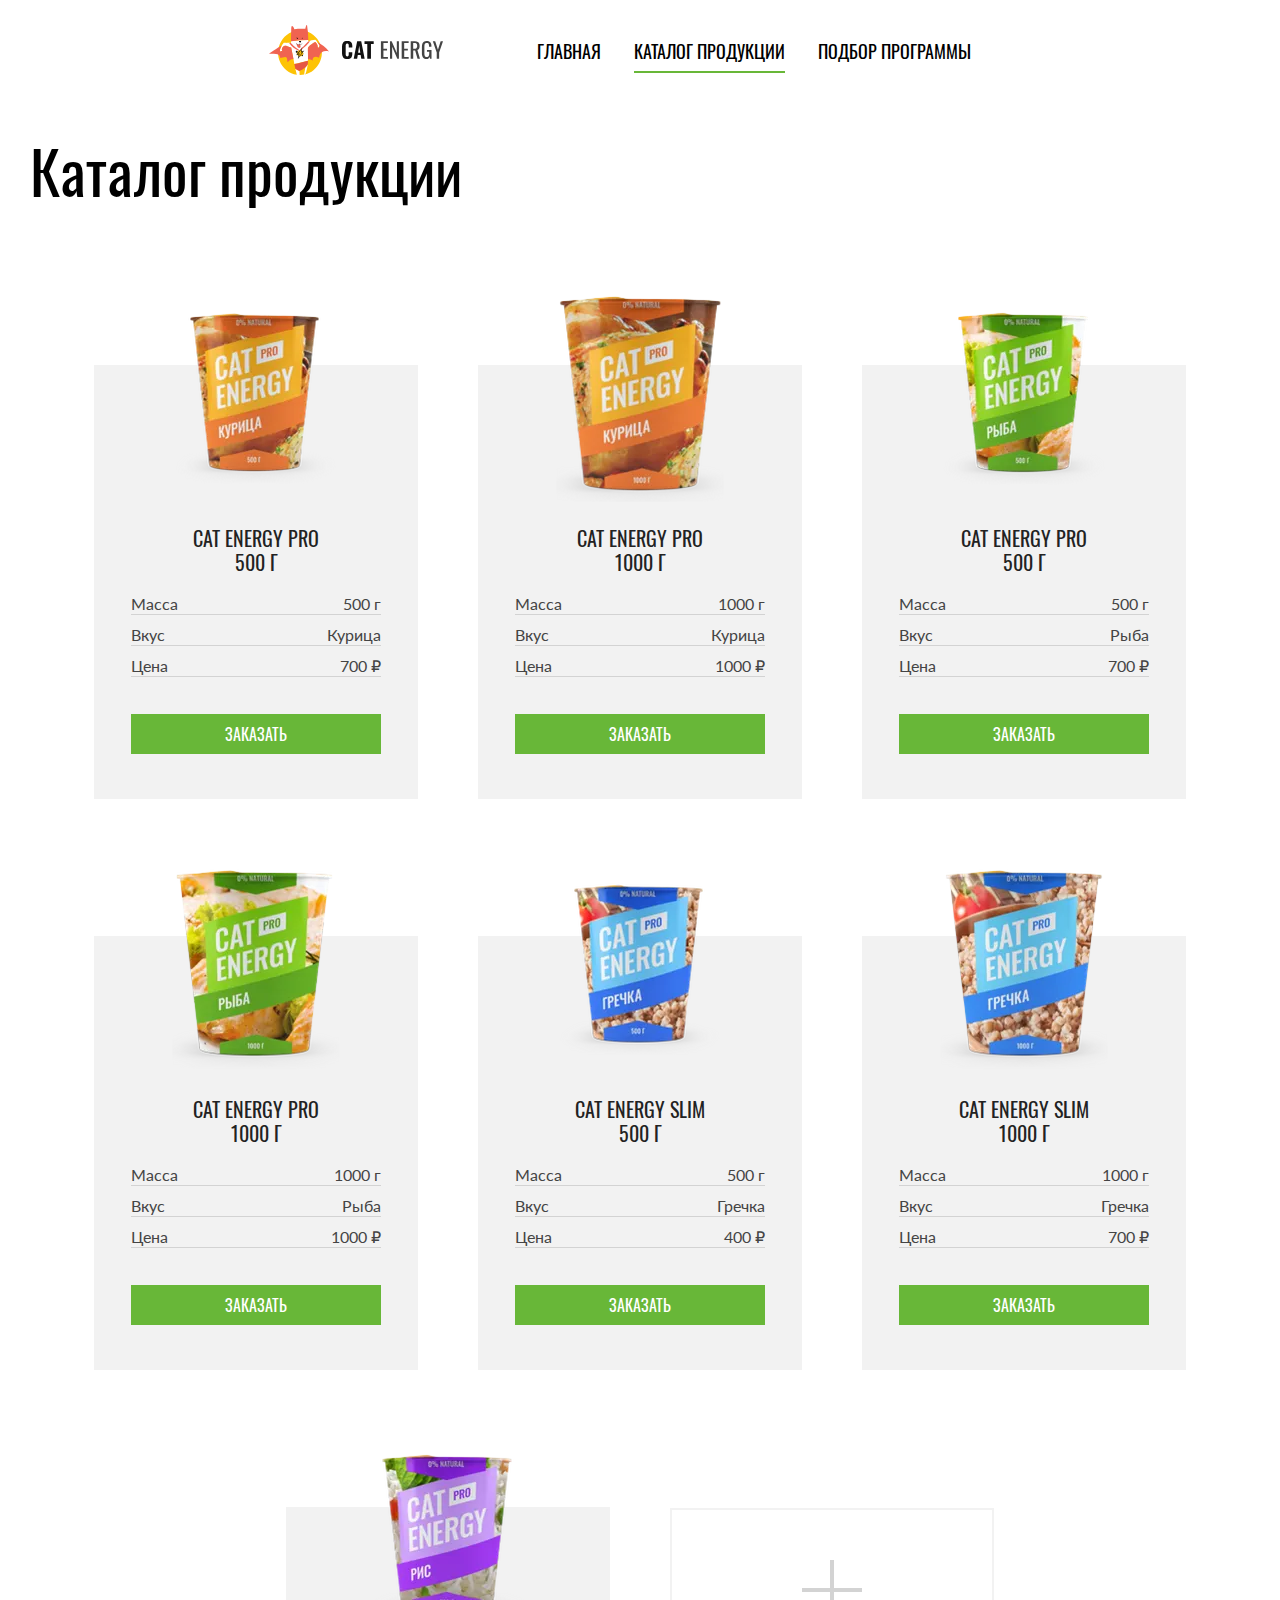
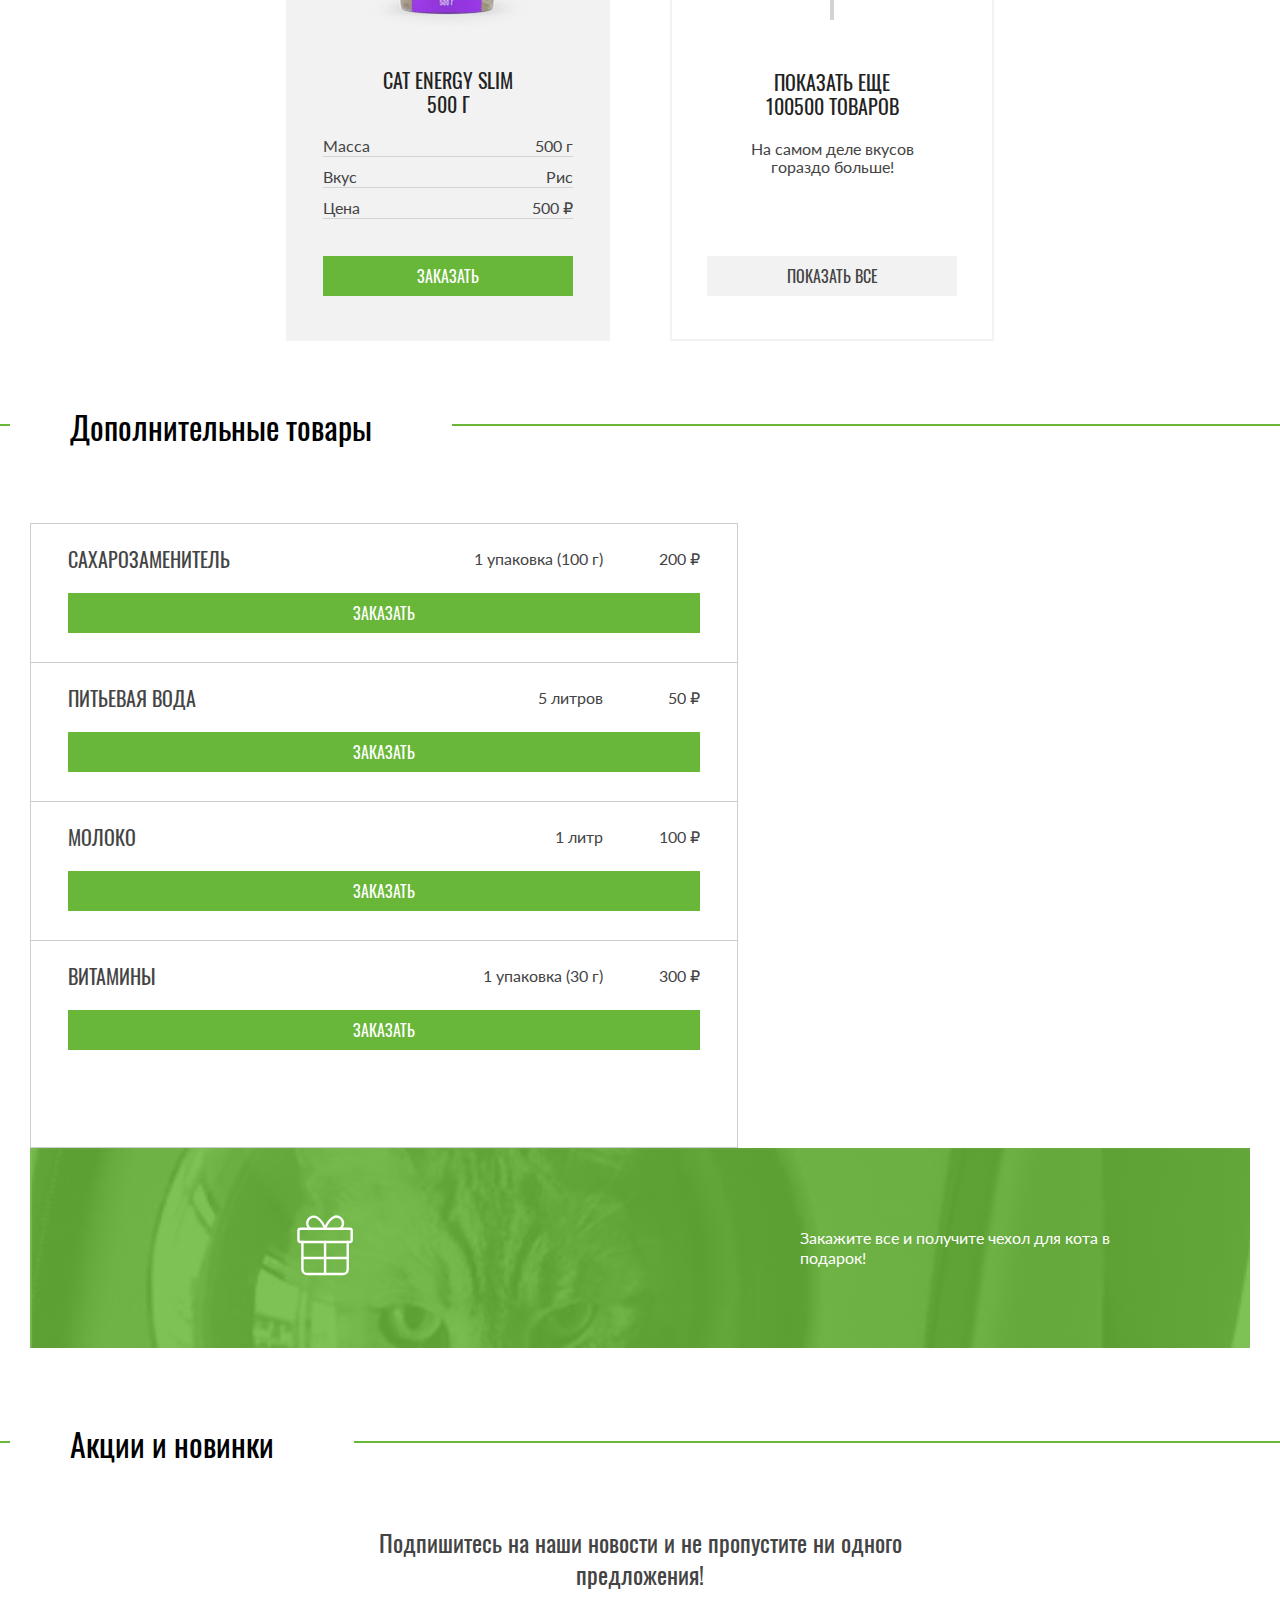
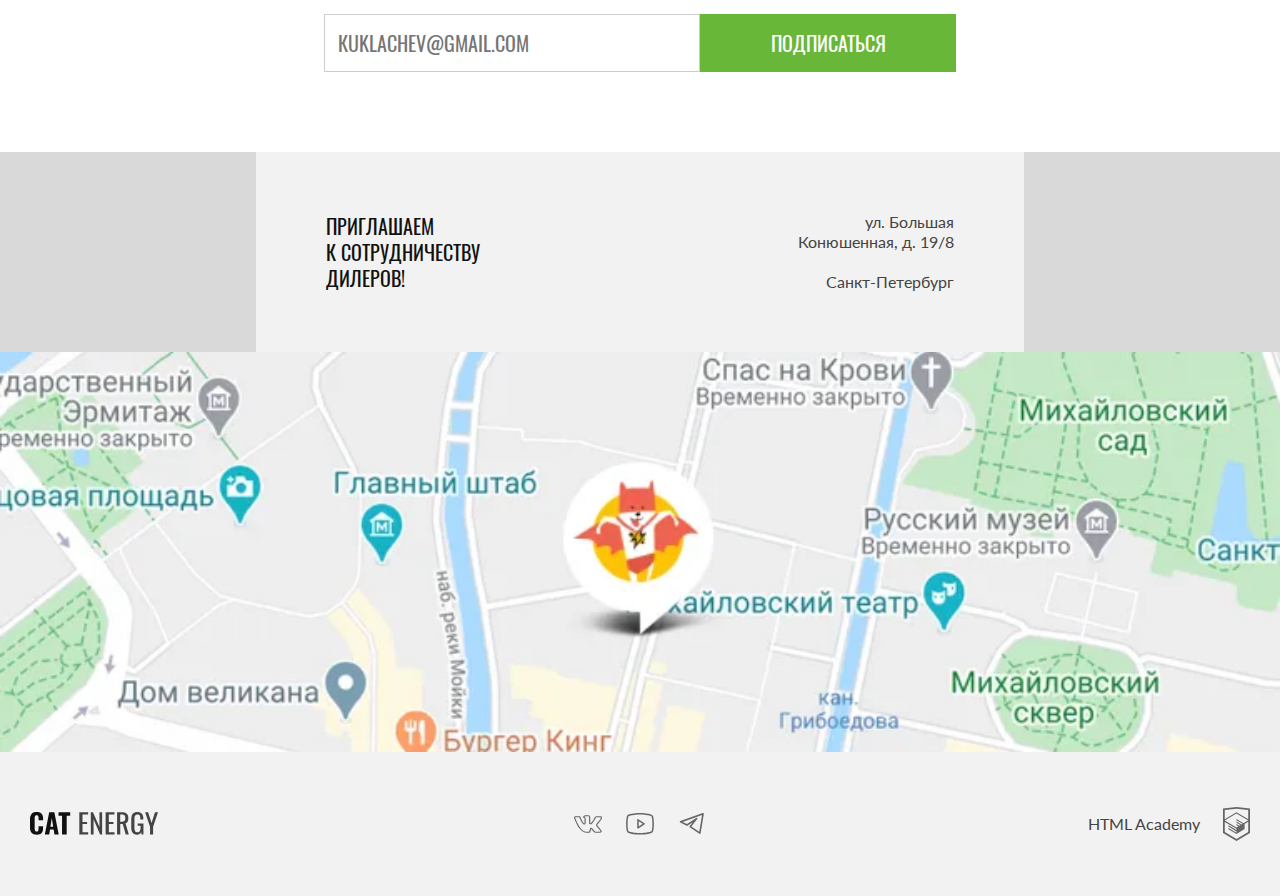
==== commit be7c8f87: "Deploying to gh-pages from @ htmlacademy-adaptive/2303487-cat-energy-31@a22e5c680249fbd883a4d10ed6a8" ====
--- a/catalog.html
+++ b/catalog.html
@@ -1 +1 @@
-<!DOCTYPE html><html class="page" lang="ru"><head><meta charset="UTF-8"><title>Каталог Cat Energy</title><meta name="viewport" content="width=device-width,initial-scale=1"><meta name="description" content="Cat Energy - Каталог товаров функционального питания для котов."><meta name="author" content="Андрюхина Елизавета"><link rel="preload" href="fonts/lato/Lato-Regular.woff2" as="font" type="font/woff2"><link rel="preload" href="fonts/lato/Oswald-Regular.woff2" as="font" type="font/woff2"><link rel="stylesheet" href="styles/styles.css"><link rel="icon" href="favicon.ico"><!-- 32×32 --><link rel="icon" href="favicons/icon.svg" type="image/svg+xml"><link rel="apple-touch-icon" href="favicons/apple.png"><!-- 180×180 --><link rel="manifest" href="manifest.webmanifest"><script src="scripts/menu.js" defer="defer"></script><script src="scripts/office-location-map.js" defer="defer"></script></head><body class="page__body"><header class="page__header main-header main-header--catalog" data-test="header"><div class="main-header__wrapper main-header__wrapper--nojs"><a class="main-header__logo logotype" href="index.html" aria-current="page"><picture><source media="(min-width: 1440px)" srcset="images/logo-content-desktop.svg" type="image/svg+xml" width="70" height="59"><source media="(min-width: 768px)" srcset="images/logo-content-tablet.svg" type="image/svg+xml" width="60" height="50"><img class="logotype__graphic-logo" src="images/logo-content-mobile.svg" width="33" height="38" alt="Графический логотип Cat Energy"></picture><img class="logotype__text-logo" src="images/logo-text.svg" width="101" height="18" alt="Текстовый логотип Cat Energy"> </a><button class="main-header__toggle main-header__toggle--close" type="button"><span class="visually-hidden">Открыть меню</span></button><nav class="main-header__main-nav main-nav"><ul class="nav-list"><li class="nav-list__item"><a class="nav-list__link" href="index.html">Главная</a></li><li class="nav-list__item"><a class="nav-list__link nav-list__link--current" href="catalog.html" aria-current="page">Каталог продукции</a></li><li class="nav-list__item"><a class="nav-list__link" href="#">Подбор программы</a></li></ul></nav></div></header><main class="main-container main-container--catalog"><section class="catalog" data-test="catalog"><div class="catalog__wrapper"><h1 class="catalog__title">Каталог продукции</h1><ul class="catalog__list"><li class="catalog__item card"><a class="card__link-image" href="#"><picture><source media="(min-width: 1440px)" srcset="images/card-chiken-500-desktop@1x.webp, images/card-chiken-500-desktop@2x.webp 2x" type="image/webp" width="169" height="210"><source media="(min-width: 768px)" srcset="images/card-chiken-500-tablet@1x.webp, images/card-chiken-500-tablet@2x.webp 2x" type="image/webp" width="200" height="210"><source srcset="images/card-chiken-500-mobile.webp, images/card-chiken-500-mobile@2x.webp 2x" type="image/webp" width="140" height="107"><source media="(min-width:1440px)" srcset="images/card-chiken-500-desktop@1x.png 1x,images/card-chiken-500-desktop@2x.png 2x" type="image/png" width="169" height="210"><source media="(min-width:768px)" srcset="images/card-chiken-500-tablet@1x.png 1x,images/card-chiken-500-tablet@2x.png 2x" type="image/png" width="200" height="210"><img class="card__image" src="images/card-chiken-500-mobile@1x.png" srcset="images/card-chiken-500-mobile@2x.png 2x" width="140" height="107" alt="Cat Energy PRO 500 г вкус курица" loading="lazy"></picture></a><div class="card__info-wrapper"><a class="card__link-title" href="#"><h2 class="card__title">Cat Energy PRO 500 г</h2></a><table class="card__table"><tbody class="card__table-body"><tr class="card__table-row"><td class="card__table-item">Масса</td><td class="card__table-item-desc">500 г</td></tr><tr class="card__table-row"><td class="card__table-item">Вкус</td><td class="card__table-item-desc">Курица</td></tr><tr class="card__table-row"><td class="card__table-item">Цена</td><td class="card__table-item-desc">700 ₽</td></tr></tbody></table></div><a class="button card__button" href="#">Заказать</a></li><li class="catalog__item card"><a class="card__link-image" href="#"><picture><source media="(min-width: 1440px)" srcset="images/card-chiken-1000-desktop@1x.webp, images/card-chiken-1000-desktop@2x.webp 2x" type="image/webp" width="169" height="210"><source media="(min-width: 768px)" srcset="images/card-chiken-1000-tablet@1x.webp, images/card-chiken-1000-tablet@2x.webp 2x" type="image/webp" width="200" height="210"><source srcset="images/card-chiken-1000-mobile.webp, images/card-chiken-1000-mobile@2x.webp 2x" type="image/webp" width="140" height="107"><source media="(min-width:1440px)" srcset="images/card-chiken-1000-desktop@1x.png 1x,images/card-chiken-1000-desktop@2x.png 2x" type="image/png" width="169" height="210"><source media="(min-width:768px)" srcset="images/card-chiken-1000-tablet@1x.png 1x,images/card-chiken-1000-tablet@2x.png 2x" type="image/png" width="200" height="210"><img class="card__image" src="images/card-chiken-1000-mobile@1x.png" srcset="images/card-chiken-1000-mobile@2x.png 2x" width="140" height="107" alt="Cat Energy PRO 1000 г вкус курица" loading="lazy"></picture></a><div class="card__info-wrapper"><a class="card__link-title" href="#"><h2 class="card__title">Cat Energy PRO 1000 г</h2></a><table class="card__table"><tbody class="card__table-body"><tr class="card__table-row"><td class="card__table-item">Масса</td><td class="card__table-item-desc">1000 г</td></tr><tr class="card__table-row"><td class="card__table-item">Вкус</td><td class="card__table-item-desc">Курица</td></tr><tr class="card__table-row"><td class="card__table-item">Цена</td><td class="card__table-item-desc">1000 ₽</td></tr></tbody></table></div><a class="button card__button" href="#">Заказать</a></li><li class="catalog__item card"><a class="card__link-image" href="#"><picture><source media="(min-width: 1440px)" srcset="images/card-fish-500-desktop@1x.webp, images/card-fish-500-desktop@2x.webp 2x" type="image/webp" width="169" height="210"><source media="(min-width: 768px)" srcset="images/card-fish-500-tablet@1x.webp, images/card-fish-500-tablet@2x.webp 2x" type="image/webp" width="200" height="210"><source srcset="images/card-fish-500-mobile.webp, images/card-fish-500-mobile@2x.webp 2x" type="image/webp" width="140" height="107"><source media="(min-width:1440px)" srcset="images/card-fish-500-desktop@1x.png 1x,images/card-fish-500-desktop@2x.png 2x" type="image/png" width="169" height="210"><source media="(min-width:768px)" srcset="images/card-fish-500-tablet@1x.png 1x,images/card-fish-500-tablet@2x.png 2x" type="image/png" width="200" height="210"><img class="card__image" src="images/card-fish-500-mobile@1x.png" srcset="images/card-fish-500-mobile@2x.png 2x" width="140" height="107" alt="Cat Energy PRO 500 г вкус рыба" loading="lazy"></picture></a><div class="card__info-wrapper"><a class="card__link-title" href="#"><h2 class="card__title">Cat Energy PRO 500 г</h2></a><table class="card__table"><tbody class="card__table-body"><tr class="card__table-row"><td class="card__table-item">Масса</td><td class="card__table-item-desc">500 г</td></tr><tr class="card__table-row"><td class="card__table-item">Вкус</td><td class="card__table-item-desc">Рыба</td></tr><tr class="card__table-row"><td class="card__table-item">Цена</td><td class="card__table-item-desc">700 ₽</td></tr></tbody></table></div><a class="button card__button" href="#">Заказать</a></li><li class="catalog__item card"><a class="card__link-image" href="#"><picture><source media="(min-width: 1440px)" srcset="images/card-fish-1000-desktop@1x.webp, images/card-fish-1000-desktop@2x.webp 2x" type="image/webp" width="169" height="210"><source media="(min-width: 768px)" srcset="images/card-fish-1000-tablet@1x.webp, images/card-fish-1000-tablet@2x.webp 2x" type="image/webp" width="200" height="210"><source srcset="images/card-fish-1000-mobile.webp, images/card-fish-1000-mobile@2x.webp 2x" type="image/webp" width="140" height="107"><source media="(min-width:1440px)" srcset="images/card-fish-1000-desktop@1x.png 1x,images/card-fish-1000-desktop@2x.png 2x" type="image/png" width="169" height="210"><source media="(min-width:768px)" srcset="images/card-fish-1000-tablet@1x.png 1x,images/card-fish-1000-tablet@2x.png 2x" type="image/png" width="200" height="210"><img class="card__image" src="images/card-fish-1000-mobile@1x.png" srcset="images/card-fish-1000-mobile@2x.png 2x" width="140" height="107" alt="Cat Energy PRO 1000 г вкус рыба" loading="lazy"></picture></a><div class="card__info-wrapper"><a class="card__link-title" href="#"><h2 class="card__title">Cat Energy PRO 1000 г</h2></a><table class="card__table"><tbody class="card__table-body"><tr class="card__table-row"><td class="card__table-item">Масса</td><td class="card__table-item-desc">1000 г</td></tr><tr class="card__table-row"><td class="card__table-item">Вкус</td><td class="card__table-item-desc">Рыба</td></tr><tr class="card__table-row"><td class="card__table-item">Цена</td><td class="card__table-item-desc">1000 ₽</td></tr></tbody></table></div><a class="button card__button" href="#">Заказать</a></li><li class="catalog__item card"><a class="card__link-image" href="#"><picture><source media="(min-width: 1440px)" srcset="images/card-buckwheat-500-desktop@1x.webp, images/card-buckwheat-500-desktop@2x.webp 2x" type="image/webp" width="169" height="210"><source media="(min-width: 768px)" srcset="images/card-buckwheat-500-tablet@1x.webp, images/card-buckwheat-500-tablet@2x.webp 2x" type="image/webp" width="200" height="210"><source srcset="images/card-buckwheat-500-mobile.webp, images/card-buckwheat-500-mobile@2x.webp 2x" type="image/webp" width="140" height="107"><source media="(min-width:1440px)" srcset="images/card-buckwheat-500-desktop@1x.png 1x,images/card-buckwheat-500-desktop@2x.png 2x" type="image/png" width="169" height="210"><source media="(min-width:768px)" srcset="images/card-buckwheat-500-tablet@1x.png 1x,images/card-buckwheat-500-tablet@2x.png 2x" type="image/png" width="200" height="210"><img class="card__image" src="images/card-buckwheat-500-mobile@1x.png" srcset="images/card-buckwheat-500-mobile@2x.png 2x" width="140" height="107" alt="Cat Energy PRO 500 г вкус гречка" loading="lazy"></picture></a><div class="card__info-wrapper"><a class="card__link-title" href="#"><h2 class="card__title">Cat Energy Slim 500 г</h2></a><table class="card__table"><tbody class="card__table-body"><tr class="card__table-row"><td class="card__table-item">Масса</td><td class="card__table-item-desc">500 г</td></tr><tr class="card__table-row"><td class="card__table-item">Вкус</td><td class="card__table-item-desc">Гречка</td></tr><tr class="card__table-row"><td class="card__table-item">Цена</td><td class="card__table-item-desc">400 ₽</td></tr></tbody></table></div><a class="button card__button" href="#">Заказать</a></li><li class="catalog__item card"><a class="card__link-image" href="#"><picture><source media="(min-width: 1440px)" srcset="images/card-buckwheat-1000-desktop@1x.webp, images/card-buckwheat-1000-desktop@2x.webp 2x" type="image/webp" width="169" height="210"><source media="(min-width: 768px)" srcset="images/card-buckwheat-1000-tablet@1x.webp, images/card-buckwheat-1000-tablet@2x.webp 2x" type="image/webp" width="200" height="210"><source srcset="images/card-buckwheat-1000-mobile.webp, images/card-buckwheat-1000-mobile@2x.webp 2x" type="image/webp" width="140" height="107"><source media="(min-width:1440px)" srcset="images/card-buckwheat-1000-desktop@1x.png 1x,images/card-buckwheat-1000-desktop@2x.png 2x" type="image/png" width="169" height="210"><source media="(min-width:768px)" srcset="images/card-buckwheat-1000-tablet@1x.png 1x,images/card-buckwheat-1000-tablet@2x.png 2x" type="image/png" width="200" height="210"><img class="card__image" src="images/card-buckwheat-1000-mobile@1x.png" srcset="images/card-buckwheat-1000-mobile@2x.png 2x" width="140" height="107" alt="Cat Energy PRO 1000 г вкус гречка" loading="lazy"></picture></a><div class="card__info-wrapper"><a class="card__link-title" href="#"><h2 class="card__title">Cat Energy Slim 1000 г</h2></a><table class="card__table"><tbody class="card__table-body"><tr class="card__table-row"><td class="card__table-item">Масса</td><td class="card__table-item-desc">1000 г</td></tr><tr class="card__table-row"><td class="card__table-item">Вкус</td><td class="card__table-item-desc">Гречка</td></tr><tr class="card__table-row"><td class="card__table-item">Цена</td><td class="card__table-item-desc">700 ₽</td></tr></tbody></table></div><a class="button card__button" href="#">Заказать</a></li><li class="catalog__item card"><a class="card__link-image" href="#"><picture><source media="(min-width: 1440px)" srcset="images/card-rice-500-desktop@1x.webp, images/card-rice-500-desktop@2x.webp 2x" type="image/webp" width="169" height="210"><source media="(min-width: 768px)" srcset="images/card-rice-500-tablet@1x.webp, images/card-rice-500-tablet@2x.webp 2x" type="image/webp" width="200" height="210"><source srcset="images/card-rice-500-mobile.webp, images/card-rice-500-mobile@2x.webp 2x" type="image/webp" width="140" height="107"><source media="(min-width:1440px)" srcset="images/card-rice-500-desktop@1x.png 1x,images/card-rice-500-desktop@2x.png 2x" type="image/png" width="169" height="210"><source media="(min-width:768px)" srcset="images/card-rice-500-tablet@1x.png 1x,images/card-rice-500-tablet@2x.png 2x" type="image/png" width="200" height="210"><img class="card__image" src="images/card-rice-500-mobile@1x.png" srcset="images/card-rice-500-mobile@2x.png 2x" width="140" height="107" alt="Cat Energy PRO 500 г вкус рис" loading="lazy"></picture></a><div class="card__info-wrapper"><a class="card__link-title" href="#"><h2 class="card__title">Cat Energy Slim 500 г</h2></a><table class="card__table"><tbody class="card__table-body"><tr class="card__table-row"><td class="card__table-item">Масса</td><td class="card__table-item-desc">500 г</td></tr><tr class="card__table-row"><td class="card__table-item">Вкус</td><td class="card__table-item-desc">Рис</td></tr><tr class="card__table-row"><td class="card__table-item">Цена</td><td class="card__table-item-desc">500 ₽</td></tr></tbody></table></div><a class="button card__button" href="#">Заказать</a></li><li class="catalog__item card card--show-more"><a class="card__link-title" href="#"><h3 class="card__title card__title--more">Показать еще 100500 товаров</h3></a><p class="card__description">На самом деле вкусов гораздо больше!</p><a class="button card__button card__button--secondary" href="#">Показать все</a></li></ul></div></section><section class="catalog-extra-products" data-test="additional"><h2 class="catalog-extra-products__title">Дополнительные товары</h2><div class="catalog-extra-products__wrapper"><ul class="catalog-extra-products__list catalog-extra-products-list"><li class="catalog-extra-products-list__item"><h3 class="catalog-extra-products-list__title">Сахарозаменитель</h3><p class="catalog-extra-products-list__description description"><span class="description__label">1 упаковка (100 г)</span> <span class="description__value">200 ₽</span></p><div class="catalog-extra-products-list__button-wrapper"><button class="button catalog-extra-products-list__button" type="button">Заказать</button></div></li><li class="catalog-extra-products-list__item"><h3 class="catalog-extra-products-list__title">Питьевая вода</h3><p class="catalog-extra-products-list__description description"><span class="description__label">5 литров</span> <span class="description__value">50 ₽</span></p><div class="catalog-extra-products-list__button-wrapper"><button class="button catalog-extra-products-list__button" type="button">Заказать</button></div></li><li class="catalog-extra-products-list__item"><h3 class="catalog-extra-products-list__title">Молоко</h3><p class="catalog-extra-products-list__description description"><span class="description__label">1 литр</span> <span class="description__value">100 ₽</span></p><div class="catalog-extra-products-list__button-wrapper"><button class="button catalog-extra-products-list__button" type="button">Заказать</button></div></li><li class="catalog-extra-products-list__item"><h3 class="catalog-extra-products-list__title">Витамины</h3><p class="catalog-extra-products-list__description description"><span class="description__label">1 упаковка (30 г)</span> <span class="description__value">300 ₽</span></p><div class="catalog-extra-products-list__button-wrapper"><button class="button catalog-extra-products-list__button" type="button">Заказать</button></div></li></ul><div class="catalog-extra-products__offer offer"><p class="offer__description">Закажите все и&nbsp;получите чехол для кота в подарок!</p></div></div></section><section class="subscribe-form"><h2 class="subscribe-form__title">Акции и новинки</h2><div class="subscribe-form__wrapper"><p class="subscribe-form__description">Подпишитесь на наши новости и не пропустите ни одного предложения!</p><form class="subscribe-form__form form" action="https://echo.htmlacademy.ru/" method="post"><label class="visually-hidden" for="email">Ваш e-mail</label> <input class="form__input" type="email" id="email" name="user-email" placeholder="кuklachev@gmail.com" required> <button class="button form__button" type="submit">Подписаться</button></form></div></section><section class="office-location-map office-location-map--catalog office-location-map--nojs" data-test="contacts"><div class="office-location-map__wrapper"><h3 class="office-location-map__title">Приглашаем к&nbsp;сотрудничеству дилеров!</h3><div class="office-location-map__description"><p class="office-location-map__description-adress">ул. Большая Конюшенная,&nbsp;д.&nbsp;19/8</p><p class="office-location-map__description-city">Санкт-Петербург</p></div></div><div class="office-location-map__picture"><iframe class="office-location-map__widget" src="https://www.google.com/maps/embed?pb=!1m18!1m12!1m3!1d1998.6036257197707!2d30.32047247659853!3d59.93871916209436!2m3!1f0!2f0!3f0!3m2!1i1024!2i768!4f13.1!3m3!1m2!1s0x469631f6df7d3481%3A0xc0016be317f9a6fd!2sCat%20Energy!5e0!3m2!1sru!2sru!4v1715095886022!5m2!1sru!2sru" width="320" height="362" style="border:0;" allowfullscreen="" loading="lazy" referrerpolicy="no-referrer-when-downgrade" title="Карта с расположением офиса Cat Energy"></iframe></div></section></main><footer class="main-footer" data-test="footer"><div class="main-footer__wrapper"><a class="main-footer__logotype main-footer__logotype-link" href="#"><img class="main-footer__logotype-text-logo" src="images/logo-text.svg" width="128" height="24" alt="Текстовый логотип Cat Energy"></a><ul class="main-footer__socials socials-list"><li class="socials-list__item"><a class="socials-list__link socials-list__link--vkontakte" href="https://vk.com/htmlacademy"><span class="visually-hidden">Мы в Вконтакте</span></a></li><li class="socials-list__item"><a class="socials-list__link socials-list__link--youtube" href="https://www.youtube.com/user/htmlacademyru"><span class="visually-hidden">Мы в Ютубе</span></a></li><li class="socials-list__item"><a class="socials-list__link socials-list__link--telegram" href="https://t.me/htmlacademy"><span class="visually-hidden">Мы в Телеграме</span></a></li></ul><a class="main-footer__developer developer" href="https://htmlacademy.ru/intensive/adaptive"><span class="developer__text">HTML Academy</span></a></div></footer></body></html>+<!DOCTYPE html><html class="page" lang="ru"><head><meta charset="UTF-8"><title>Каталог Cat Energy</title><meta name="viewport" content="width=device-width,initial-scale=1"><meta name="description" content="Cat Energy - Каталог товаров функционального питания для котов."><meta name="author" content="Андрюхина Елизавета"><link rel="preload" href="fonts/lato/Lato-Regular.woff2" as="font" type="font/woff2"><link rel="preload" href="fonts/lato/Oswald-Regular.woff2" as="font" type="font/woff2"><link rel="stylesheet" href="styles/styles.css"><link rel="icon" href="favicon.ico"><!-- 32×32 --><link rel="icon" href="favicons/icon.svg" type="image/svg+xml"><link rel="apple-touch-icon" href="favicons/apple.png"><!-- 180×180 --><link rel="manifest" href="manifest.webmanifest"><script src="scripts/menu.js" defer="defer"></script><script src="scripts/office-location-map.js" defer="defer"></script></head><body class="page__body"><header class="page__header main-header main-header--catalog" data-test="header"><div class="main-header__wrapper main-header__wrapper--nojs"><a class="main-header__logo logotype" href="index.html" aria-current="page"><picture><source media="(min-width: 1440px)" srcset="images/logo-content-desktop.svg" type="image/svg+xml" width="70" height="59"><source media="(min-width: 768px)" srcset="images/logo-content-tablet.svg" type="image/svg+xml" width="60" height="50"><img class="logotype__graphic-logo" src="images/logo-content-mobile.svg" width="33" height="38" alt="Графический логотип Cat Energy"></picture><img class="logotype__text-logo" src="images/logo-text.svg" width="101" height="18" alt="Текстовый логотип Cat Energy"> </a><button class="main-header__toggle main-header__toggle--close" type="button"><span class="visually-hidden">Открыть меню</span></button><nav class="main-header__main-nav main-nav"><ul class="nav-list"><li class="nav-list__item"><a class="nav-list__link" href="index.html">Главная</a></li><li class="nav-list__item"><a class="nav-list__link nav-list__link--current" href="catalog.html" aria-current="page">Каталог продукции</a></li><li class="nav-list__item"><a class="nav-list__link" href="#">Подбор программы</a></li></ul></nav></div></header><main class="main-container main-container--catalog"><section class="catalog" data-test="catalog"><div class="catalog__wrapper"><h1 class="catalog__title">Каталог продукции</h1><ul class="catalog__list"><li class="catalog__item card"><a class="card__link-image" href="#"><picture><source media="(min-width: 1440px)" srcset="images/card-chicken-500-desktop@1x.webp, images/card-chicken-500-desktop@2x.webp 2x" type="image/webp" width="169" height="210"><source media="(min-width: 768px)" srcset="images/card-chicken-500-tablet@1x.webp, images/card-chicken-500-tablet@2x.webp 2x" type="image/webp" width="200" height="210"><source srcset="images/card-chicken-500-mobile@1x.webp, images/card-chicken-500-mobile@2x.webp 2x" type="image/webp" width="140" height="107"><source media="(min-width:1440px)" srcset="images/card-chicken-500-desktop@1x.png 1x,images/card-chicken-500-desktop@2x.png 2x" type="image/png" width="169" height="210"><source media="(min-width:768px)" srcset="images/images/card-chicken-500-tablet@1x.png 1x,images/card-chicken-500-tablet@2x.png 2x" type="image/png" width="200" height="210"><img class="card__image" src="images/card-chicken-500-mobile@1x.png" srcset="images/card-chicken-500-mobile@2x.png 2x" width="140" height="107" alt="Cat Energy PRO 500 г вкус курица" fetchpriority="high"></picture></a><div class="card__info-wrapper"><a class="card__link-title" href="#"><h2 class="card__title">Cat Energy PRO 500 г</h2></a><table class="card__table"><tbody class="card__table-body"><tr class="card__table-row"><td class="card__table-item">Масса</td><td class="card__table-item-desc">500 г</td></tr><tr class="card__table-row"><td class="card__table-item">Вкус</td><td class="card__table-item-desc">Курица</td></tr><tr class="card__table-row"><td class="card__table-item">Цена</td><td class="card__table-item-desc">700 ₽</td></tr></tbody></table></div><a class="button card__button" href="#">Заказать</a></li><li class="catalog__item card"><a class="card__link-image" href="#"><picture><source media="(min-width: 1440px)" srcset="images/card-chicken-1000-desktop@1x.webp, images/card-chicken-1000-desktop@2x.webp 2x" type="image/webp" width="169" height="210"><source media="(min-width: 768px)" srcset="images/card-chicken-1000-tablet@1x.webp, images/card-chicken-1000-tablet@2x.webp 2x" type="image/webp" width="200" height="210"><source srcset="images/card-chicken-1000-mobile@1x.webp, images/card-chicken-1000-mobile@2x.webp 2x" type="image/webp" width="140" height="107"><source media="(min-width:1440px)" srcset="images/card-chicken-1000-desktop@1x.png 1x,images/card-chicken-1000-desktop@2x.png 2x" type="image/png" width="169" height="210"><source media="(min-width:768px)" srcset="images/card-chicken-1000-tablet@1x.png 1x,images/card-chicken-1000-tablet@2x.png 2x" type="image/png" width="200" height="210"><img class="card__image" src="images/card-chicken-1000-mobile@1x.png" srcset="images/card-chicken-1000-mobile@2x.png 2x" width="140" height="107" alt="Cat Energy PRO 1000 г вкус курица" fetchpriority="high"></picture></a><div class="card__info-wrapper"><a class="card__link-title" href="#"><h2 class="card__title">Cat Energy PRO 1000 г</h2></a><table class="card__table"><tbody class="card__table-body"><tr class="card__table-row"><td class="card__table-item">Масса</td><td class="card__table-item-desc">1000 г</td></tr><tr class="card__table-row"><td class="card__table-item">Вкус</td><td class="card__table-item-desc">Курица</td></tr><tr class="card__table-row"><td class="card__table-item">Цена</td><td class="card__table-item-desc">1000 ₽</td></tr></tbody></table></div><a class="button card__button" href="#">Заказать</a></li><li class="catalog__item card"><a class="card__link-image" href="#"><picture><source media="(min-width: 1440px)" srcset="images/card-fish-500-desktop@1x.webp, images/card-fish-500-desktop@2x.webp 2x" type="image/webp" width="169" height="210"><source media="(min-width: 768px)" srcset="images/card-fish-500-tablet@1x.webp, images/card-fish-500-tablet@2x.webp 2x" type="image/webp" width="200" height="210"><source srcset="images/card-fish-500-mobile@1x.webp, images/card-fish-500-mobile@2x.webp 2x" type="image/webp" width="140" height="107"><source media="(min-width:1440px)" srcset="images/card-fish-500-desktop@1x.png 1x,images/card-fish-500-desktop@2x.png 2x" type="image/png" width="169" height="210"><source media="(min-width:768px)" srcset="images/card-fish-500-tablet@1x.png 1x,images/card-fish-500-tablet@2x.png 2x" type="image/png" width="200" height="210"><img class="card__image" src="images/card-fish-500-mobile@1x.png" srcset="images/card-fish-500-mobile@2x.png 2x" width="140" height="107" alt="Cat Energy PRO 500 г вкус рыба" fetchpriority="high"></picture></a><div class="card__info-wrapper"><a class="card__link-title" href="#"><h2 class="card__title">Cat Energy PRO 500 г</h2></a><table class="card__table"><tbody class="card__table-body"><tr class="card__table-row"><td class="card__table-item">Масса</td><td class="card__table-item-desc">500 г</td></tr><tr class="card__table-row"><td class="card__table-item">Вкус</td><td class="card__table-item-desc">Рыба</td></tr><tr class="card__table-row"><td class="card__table-item">Цена</td><td class="card__table-item-desc">700 ₽</td></tr></tbody></table></div><a class="button card__button" href="#">Заказать</a></li><li class="catalog__item card"><a class="card__link-image" href="#"><picture><source media="(min-width: 1440px)" srcset="images/card-fish-1000-desktop@1x.webp, images/card-fish-1000-desktop@2x.webp 2x" type="image/webp" width="169" height="210"><source media="(min-width: 768px)" srcset="images/card-fish-1000-tablet@1x.webp, images/card-fish-1000-tablet@2x.webp 2x" type="image/webp" width="200" height="210"><source srcset="images/card-fish-1000-mobile@1x.webp, images/card-fish-1000-mobile@2x.webp 2x" type="image/webp" width="140" height="107"><source media="(min-width:1440px)" srcset="images/card-fish-1000-desktop@1x.png 1x,images/card-fish-1000-desktop@2x.png 2x" type="image/png" width="169" height="210"><source media="(min-width:768px)" srcset="images/card-fish-1000-tablet@1x.png 1x,images/card-fish-1000-tablet@2x.png 2x" type="image/png" width="200" height="210"><img class="card__image" src="images/card-fish-1000-mobile@1x.png" srcset="images/card-fish-1000-mobile@2x.png 2x" width="140" height="107" alt="Cat Energy PRO 1000 г вкус рыба" fetchpriority="high"></picture></a><div class="card__info-wrapper"><a class="card__link-title" href="#"><h2 class="card__title">Cat Energy PRO 1000 г</h2></a><table class="card__table"><tbody class="card__table-body"><tr class="card__table-row"><td class="card__table-item">Масса</td><td class="card__table-item-desc">1000 г</td></tr><tr class="card__table-row"><td class="card__table-item">Вкус</td><td class="card__table-item-desc">Рыба</td></tr><tr class="card__table-row"><td class="card__table-item">Цена</td><td class="card__table-item-desc">1000 ₽</td></tr></tbody></table></div><a class="button card__button" href="#">Заказать</a></li><li class="catalog__item card"><a class="card__link-image" href="#"><picture><source media="(min-width: 1440px)" srcset="images/card-buckwheat-500-desktop@1x.webp, images/card-buckwheat-500-desktop@2x.webp 2x" type="image/webp" width="169" height="210"><source media="(min-width: 768px)" srcset="images/card-buckwheat-500-tablet@1x.webp, images/card-buckwheat-500-tablet@2x.webp 2x" type="image/webp" width="200" height="210"><source srcset="images/card-buckwheat-500-mobile@1x.webp, images/card-buckwheat-500-mobile@2x.webp 2x" type="image/webp" width="140" height="107"><source media="(min-width:1440px)" srcset="images/card-buckwheat-500-desktop@1x.png 1x,images/card-buckwheat-500-desktop@2x.png 2x" type="image/png" width="169" height="210"><source media="(min-width:768px)" srcset="images/card-buckwheat-500-tablet@1x.png 1x,images/card-buckwheat-500-tablet@2x.png 2x" type="image/png" width="200" height="210"><img class="card__image" src="images/card-buckwheat-500-mobile@1x.png" srcset="images/card-buckwheat-500-mobile@2x.png 2x" width="140" height="107" alt="Cat Energy PRO 500 г вкус гречка" fetchpriority="high"></picture></a><div class="card__info-wrapper"><a class="card__link-title" href="#"><h2 class="card__title">Cat Energy Slim 500 г</h2></a><table class="card__table"><tbody class="card__table-body"><tr class="card__table-row"><td class="card__table-item">Масса</td><td class="card__table-item-desc">500 г</td></tr><tr class="card__table-row"><td class="card__table-item">Вкус</td><td class="card__table-item-desc">Гречка</td></tr><tr class="card__table-row"><td class="card__table-item">Цена</td><td class="card__table-item-desc">400 ₽</td></tr></tbody></table></div><a class="button card__button" href="#">Заказать</a></li><li class="catalog__item card"><a class="card__link-image" href="#"><picture><source media="(min-width: 1440px)" srcset="images/card-buckwheat-1000-desktop@1x.webp, images/card-buckwheat-1000-desktop@2x.webp 2x" type="image/webp" width="169" height="210"><source media="(min-width: 768px)" srcset="images/card-buckwheat-1000-tablet@1x.webp, images/card-buckwheat-1000-tablet@2x.webp 2x" type="image/webp" width="200" height="210"><source srcset="images/card-buckwheat-1000-mobile@1x.webp, images/card-buckwheat-1000-mobile@2x.webp 2x" type="image/webp" width="140" height="107"><source media="(min-width:1440px)" srcset="images/card-buckwheat-1000-desktop@1x.png 1x,images/card-buckwheat-1000-desktop@2x.png 2x" type="image/png" width="169" height="210"><source media="(min-width:768px)" srcset="images/card-buckwheat-1000-tablet@1x.png 1x,images/card-buckwheat-1000-tablet@2x.png 2x" type="image/png" width="200" height="210"><img class="card__image" src="images/card-buckwheat-1000-mobile@1x.png" srcset="images/card-buckwheat-1000-mobile@2x.png 2x" width="140" height="107" alt="Cat Energy PRO 1000 г вкус гречка" fetchpriority="high"></picture></a><div class="card__info-wrapper"><a class="card__link-title" href="#"><h2 class="card__title">Cat Energy Slim 1000 г</h2></a><table class="card__table"><tbody class="card__table-body"><tr class="card__table-row"><td class="card__table-item">Масса</td><td class="card__table-item-desc">1000 г</td></tr><tr class="card__table-row"><td class="card__table-item">Вкус</td><td class="card__table-item-desc">Гречка</td></tr><tr class="card__table-row"><td class="card__table-item">Цена</td><td class="card__table-item-desc">700 ₽</td></tr></tbody></table></div><a class="button card__button" href="#">Заказать</a></li><li class="catalog__item card"><a class="card__link-image" href="#"><picture><source media="(min-width: 1440px)" srcset="images/card-rice-500-desktop@1x.webp, images/card-rice-500-desktop@2x.webp 2x" type="image/webp" width="169" height="210"><source media="(min-width: 768px)" srcset="images/card-rice-500-tablet@1x.webp, images/card-rice-500-tablet@2x.webp 2x" type="image/webp" width="200" height="210"><source srcset="images/card-rice-500-mobile@1x.webp, images/card-rice-500-mobile@2x.webp 2x" type="image/webp" width="140" height="107"><source media="(min-width:1440px)" srcset="images/card-rice-500-desktop@1x.png 1x,images/card-rice-500-desktop@2x.png 2x" type="image/png" width="169" height="210"><source media="(min-width:768px)" srcset="images/card-rice-500-tablet@1x.png 1x,images/card-rice-500-tablet@2x.png 2x" type="image/png" width="200" height="210"><img class="card__image" src="images/card-rice-500-mobile@1x.png" srcset="images/card-rice-500-mobile@2x.png 2x" width="140" height="107" alt="Cat Energy PRO 500 г вкус рис" fetchpriority="high"></picture></a><div class="card__info-wrapper"><a class="card__link-title" href="#"><h2 class="card__title">Cat Energy Slim 500 г</h2></a><table class="card__table"><tbody class="card__table-body"><tr class="card__table-row"><td class="card__table-item">Масса</td><td class="card__table-item-desc">500 г</td></tr><tr class="card__table-row"><td class="card__table-item">Вкус</td><td class="card__table-item-desc">Рис</td></tr><tr class="card__table-row"><td class="card__table-item">Цена</td><td class="card__table-item-desc">500 ₽</td></tr></tbody></table></div><a class="button card__button" href="#">Заказать</a></li><li class="catalog__item card card--show-more"><a class="card__link-title" href="#"><h3 class="card__title card__title--more">Показать еще 100500 товаров</h3></a><p class="card__description">На самом деле вкусов гораздо больше!</p><a class="button card__button card__button--secondary" href="#">Показать все</a></li></ul></div></section><section class="catalog-extra-products" data-test="additional"><h2 class="catalog-extra-products__title">Дополнительные товары</h2><div class="catalog-extra-products__wrapper"><ul class="catalog-extra-products__list catalog-extra-products-list"><li class="catalog-extra-products-list__item"><h3 class="catalog-extra-products-list__title">Сахарозаменитель</h3><p class="catalog-extra-products-list__description description"><span class="description__label">1 упаковка (100 г)</span> <span class="description__value">200 ₽</span></p><div class="catalog-extra-products-list__button-wrapper"><button class="button catalog-extra-products-list__button" type="button">Заказать</button></div></li><li class="catalog-extra-products-list__item"><h3 class="catalog-extra-products-list__title">Питьевая вода</h3><p class="catalog-extra-products-list__description description"><span class="description__label">5 литров</span> <span class="description__value">50 ₽</span></p><div class="catalog-extra-products-list__button-wrapper"><button class="button catalog-extra-products-list__button" type="button">Заказать</button></div></li><li class="catalog-extra-products-list__item"><h3 class="catalog-extra-products-list__title">Молоко</h3><p class="catalog-extra-products-list__description description"><span class="description__label">1 литр</span> <span class="description__value">100 ₽</span></p><div class="catalog-extra-products-list__button-wrapper"><button class="button catalog-extra-products-list__button" type="button">Заказать</button></div></li><li class="catalog-extra-products-list__item"><h3 class="catalog-extra-products-list__title">Витамины</h3><p class="catalog-extra-products-list__description description"><span class="description__label">1 упаковка (30 г)</span> <span class="description__value">300 ₽</span></p><div class="catalog-extra-products-list__button-wrapper"><button class="button catalog-extra-products-list__button" type="button">Заказать</button></div></li></ul><div class="catalog-extra-products__offer offer"><p class="offer__description">Закажите все и&nbsp;получите чехол для кота в подарок!</p></div></div></section><section class="subscribe-form"><h2 class="subscribe-form__title">Акции и новинки</h2><div class="subscribe-form__wrapper"><p class="subscribe-form__description">Подпишитесь на наши новости и не пропустите ни одного предложения!</p><form class="subscribe-form__form form" action="https://echo.htmlacademy.ru/" method="post"><label class="visually-hidden" for="email">Ваш e-mail</label> <input class="form__input" type="email" id="email" name="user-email" placeholder="кuklachev@gmail.com" required> <button class="button form__button" type="submit">Подписаться</button></form></div></section><section class="office-location-map office-location-map--catalog office-location-map--nojs" data-test="contacts"><div class="office-location-map__wrapper office-location-map__wrapper--catalog"><h3 class="office-location-map__title">Приглашаем к&nbsp;сотрудничеству дилеров!</h3><div class="office-location-map__description"><p class="office-location-map__description-adress">ул. Большая Конюшенная,&nbsp;д.&nbsp;19/8</p><p class="office-location-map__description-city">Санкт-Петербург</p></div></div><div class="office-location-map__picture"><iframe class="office-location-map__widget" src="https://www.google.com/maps/embed?pb=!1m18!1m12!1m3!1d1998.6036257197707!2d30.32047247659853!3d59.93871916209436!2m3!1f0!2f0!3f0!3m2!1i1024!2i768!4f13.1!3m3!1m2!1s0x469631f6df7d3481%3A0xc0016be317f9a6fd!2sCat%20Energy!5e0!3m2!1sru!2sru!4v1715095886022!5m2!1sru!2sru" width="320" height="362" style="border:0;" allowfullscreen="" loading="lazy" referrerpolicy="no-referrer-when-downgrade" title="Карта с расположением офиса Cat Energy"></iframe></div></section></main><footer class="main-footer" data-test="footer"><div class="main-footer__wrapper"><a class="main-footer__logotype main-footer__logotype-link" href="#"><img class="main-footer__logotype-text-logo" src="images/logo-text.svg" width="128" height="24" alt="Текстовый логотип Cat Energy"></a><ul class="main-footer__socials socials-list"><li class="socials-list__item"><a class="socials-list__link socials-list__link--vkontakte" href="https://vk.com/htmlacademy"><span class="visually-hidden">Мы в Вконтакте</span></a></li><li class="socials-list__item"><a class="socials-list__link socials-list__link--youtube" href="https://www.youtube.com/user/htmlacademyru"><span class="visually-hidden">Мы в Ютубе</span></a></li><li class="socials-list__item"><a class="socials-list__link socials-list__link--telegram" href="https://t.me/htmlacademy"><span class="visually-hidden">Мы в Телеграме</span></a></li></ul><a class="main-footer__developer developer" href="https://htmlacademy.ru/intensive/adaptive"><span class="developer__text">HTML Academy</span></a></div></footer></body></html>--- a/styles/styles.css
+++ b/styles/styles.css
@@ -1 +1 @@
-@font-face{font-family:Lato;font-weight:400;font-style:normal;src:url(../fonts/lato/Lato-Regular.woff2)format("woff2");font-display:swap}@font-face{font-family:Oswald;font-weight:400;font-style:normal;src:url(../fonts/oswald/oswaldregular.woff2)format("woff2");font-display:swap}body{margin:0}a{text-decoration:none}img{object-fit:contain;height:auto}*,:after,:before{box-sizing:border-box}.visually-hidden{white-space:nowrap;-webkit-clip-path:inset(100%);clip-path:inset(100%);clip:rect(0 0 0 0);border:0;width:1px;height:1px;margin:-1px;padding:0;position:absolute;overflow:hidden}.page{height:100%}.page__body{color:#444;grid-template-rows:min-content 1fr min-content;min-width:320px;min-height:100%;margin:0 auto;font-family:Oswald,Arial,sans-serif;font-size:16px;line-height:24px;display:grid}@media (width>=1440px){.page__body--index:before{content:"";z-index:-1;background-image:-webkit-linear-gradient(90deg,#fff 50vw,#68b738d9 50vw),-webkit-image-set(url(../images/hero-background-desktop@2x.webp) 2x type("image/webp"),url(../images/hero-background-desktop@1x.webp) 1x type("image/webp"),url(../images/hero-background-desktop@2x.jpg) 2x type("image/jpg"),url(../images/hero-background-desktop@1x.jpg) 1x type("image/jpg")),-webkit-linear-gradient(90deg,#fff 50%,#403e41 50vw);background-image:linear-gradient(90deg,#fff 50vw,#68b738d9 50vw),image-set("../images/hero-background-desktop@2x.webp" 2x type("image/webp"),"../images/hero-background-desktop@1x.webp" 1x type("image/webp"),"../images/hero-background-desktop@2x.jpg" 2x type("image/jpg"),"../images/hero-background-desktop@1x.jpg" 1x type("image/jpg")),linear-gradient(90deg,#fff 50%,#403e41 50vw);background-position:100%;background-repeat:no-repeat;background-size:cover,contain;width:100%;min-height:694px;display:block;position:absolute}}.page__header{min-width:320px}.button{color:#fff;text-transform:uppercase;text-align:center;cursor:pointer;background-color:#68b738;border:none;margin:20px;padding:10px;font-family:Oswald,Arial,sans-serif;font-size:16px;line-height:20px;display:block}.button:hover{background-color:#5eaa2f}.button:active{color:#ffffff4d;background-color:#5eaa2f}.main-header{font-family:Oswald,Arial,sans-serif}@media (width>=768px){.main-header{margin:0;padding:25px 34px 0 0}}@media (width>=1440px){.main-header{min-width:1220px;max-width:none;margin-top:0;padding-top:0;padding-left:110px;padding-right:110px}.main-header--catalog{z-index:1;background-image:none;max-width:none;padding-left:110px;padding-right:110px}}.main-header__main-nav{display:none}@media (width>=768px){.main-header__main-nav{display:block}}.main-header__wrapper{flex-wrap:wrap;justify-content:space-between;align-items:center;margin-bottom:14px;display:flex}@media (width>=768px){.main-header__wrapper{width:768px;margin-bottom:0;padding:0}}@media (width>=1440px){.main-header__wrapper{width:1220px;margin:0;padding-top:32px}}.main-header__logo{gap:56px}@media (width>=768px){.main-header__logo{gap:13px}}@media (width>=1440px){.main-header__logo{gap:14px}}.main-header__toggle{z-index:2;cursor:pointer;background-color:#0000;background-image:url(../icons/stack.svg#main-nav-mobile-menu-open);border:none;width:24px;height:24px;padding:0;display:block;position:absolute;top:20px;right:21px}@media (width>=768px){.main-header__toggle{display:none}}.main-header__toggle:hover{opacity:.8}.main-header__toggle:hover:after{opacity:.6}@media (width<=767px){.main-header__wrapper--nojs .main-header__main-nav{border-top:1px solid #e6e6e6;min-height:auto;display:block;position:static}.main-header__wrapper--nojs .main-header__toggle{display:none}.main-header__wrapper--opened .main-header__main-nav{z-index:10;background-color:#fff;width:100%;min-width:320px;display:block;position:absolute;top:65px;left:0}.main-header__wrapper--opened .main-header__toggle{background-image:url(../icons/stack.svg#main-nav-mobile-menu-close)}}.logotype{flex-wrap:wrap;justify-content:center;align-items:center;margin-left:20px;padding-top:13px;text-decoration:none;display:flex}.logotype:hover{opacity:.8}.logotype:active{opacity:.6}@media (width>=768px){.logotype{margin-top:0;margin-left:30px;padding:0}}@media (width>=1440px){.logotype{margin:25px 0 0}}.logotype__graphic-logo,.logotype__text-logo{display:block}.main-nav{text-transform:uppercase;font-family:Oswald,Arial,sans-serif;font-size:20px;line-height:20px}@media (width>=768px){.main-nav{padding-top:2px;font-size:18px;line-height:24px}}@media (width>=1440px){.main-nav{max-width:50%;font-size:20px;line-height:30px}}.main-navigation__list{text-align:center;margin:0;padding:0;list-style-type:none}.nav-list{text-align:center;min-width:320px;margin-bottom:0;padding:0;list-style-type:none}@media (width>=768px){.nav-list{flex-wrap:wrap;justify-content:end;align-items:center;gap:33px;min-width:436px;margin:0 36px;display:flex}}@media (width>=1440px){.nav-list{justify-content:end;align-items:center;gap:unset;flex-wrap:wrap;margin:25px 0 0;display:flex}}.nav-list__item{border-top:1px solid #e6e6e6;padding:23px;text-decoration:none;display:block}@media (width>=768px){.nav-list__item{border:none;padding:0}}@media (width>=1440px){.nav-list__item{border:none;margin-bottom:12px;margin-left:33px;padding:0}}@media (width>=768px){.nav-list__item:last-child{margin-right:0;padding:0}}@media (width>=1440px){.nav-list__item:last-child{margin-right:0;padding:0}}.nav-list__link{color:#000}.nav-list__link:hover{opacity:.6}.nav-list__link:active{opacity:.3}@media (width>=1440px){.nav-list__link--index{color:#fff}}@media (width>=768px){.nav-list__link--current{display:block;position:relative}.nav-list__link--current:after{content:"";background-color:#68b738;width:100%;height:2px;position:absolute;bottom:-10px;left:0}}@media (width>=1440px){.nav-list__link--index.nav-list__link--current:after{content:"";background-color:#fff;width:100%;height:2px;position:absolute;bottom:-10px;left:0}}.main-container__hero{margin-bottom:20px}.main-container__programs{width:100%;margin:0 auto 20px}.main-container__work-description{width:100%;margin:0 auto 49px}.main-container__catalog-extra-products{width:100%;margin:0 auto}.main-container__subscribe-form{padding:40px 20px}@media (width>=1440px){.hero:before{background-image:linear-gradient(#68b738d9,#68b738d9 50%),image-set(url(../images/hero-background-desktop@2x.webp) type("image/webp")2dppx,url(../images/hero-background-desktop@1x.webp) type("image/webp")1dppx,url(../images/hero-background-desktop@2x.jpg) 2dppx,url(../images/hero-background-desktop@1x.jpg) 1dppx),linear-gradient #403e41,#403e41 50%;z-index:-1;background-color:#68b738;background-position:50%,0 0,50%;background-repeat:no-repeat;background-size:cover;width:50%;min-height:694px;display:block;position:absolute;top:0;right:0}}.hero__wrapper{background-image:-webkit-linear-gradient(#68b738d9 60%,#fff 60%),-webkit-image-set(url(../images/hero-background-mobile@2x.webp) 2x type("image/webp"),url(../images/hero-background-mobile@1x.webp) 1x type("image/webp"),url(../images/hero-background-mobile@2x.jpg) 2x type("image/jpg"),url(../images/hero-background-mobile@1x.jpg) 1x type("image/jpg")),-webkit-linear-gradient(90deg,#4e4e53,#434247 50%);background-image:linear-gradient(#68b738d9 60%,#fff 60%),image-set("../images/hero-background-mobile@2x.webp" 2x type("image/webp"),"../images/hero-background-mobile@1x.webp" 1x type("image/webp"),"../images/hero-background-mobile@2x.jpg" 2x type("image/jpg"),"../images/hero-background-mobile@1x.jpg" 1x type("image/jpg")),linear-gradient(90deg,#4e4e53,#434247 50%);background-position:top;background-repeat:no-repeat,no-repeat,no-repeat;background-size:auto;flex-direction:column;align-items:center;margin:0 auto;padding-top:27px;padding-left:20px;padding-right:20px;display:flex}@media (width>=768px){.hero__wrapper{background-image:none;grid-template-rows:repeat(3,min-content);grid-template-columns:1fr;max-width:920px;padding-top:65px;padding-left:30px;padding-right:29px;display:grid}}@media (width>=1440px){.hero__wrapper{grid-template-columns:225px 1fr 1fr 1fr;max-width:1220px;padding:29px 0 52px}}.hero__title{color:#fff;text-align:center;max-width:400px;margin:0 0 25px;font-family:Oswald,Arial,sans-serif;font-size:36px;font-weight:400;line-height:36px}@media (width>=768px){.hero__title{color:#000;text-align:left;grid-area:1/1/2/-1;max-width:450px;margin:0 0 40px 90px;font-size:60px;line-height:60px}}@media (width>=1440px){.hero__title{margin:65px 0 10px 80px}}.hero__description{color:#fff;text-transform:uppercase;text-align:center;margin-top:0;margin-bottom:29px;font-family:Oswald,Arial,sans-serif;font-size:14px;line-height:14px}@media (width>=768px){.hero__description{color:#000;text-align:left;grid-area:2/1/3/3;margin:0 0 21px 90px;font-size:20px;line-height:20px}}@media (width>=1440px){.hero__description{margin:0 0 0 80px}}.hero__image{margin:0 auto 3px;display:block}@media (width>=768px){.hero__image{grid-area:3/1/4/-1;margin:0 auto}}@media (width>=1440px){.hero__image{grid-area:1/2/7/5}}@media (width>=768px){.hero picture{margin:0;padding:0;display:contents}}.hero__button{text-align:center;color:#fff;width:100%;max-width:400px;margin-top:0;font-family:Oswald,Arial,sans-serif;font-size:16px;line-height:20px;text-decoration:none}@media (width>=768px){.hero__button{grid-area:3/1/4;align-self:start;width:244px;min-height:54px;margin-top:29px;margin-left:90px;padding:17px;font-size:20px;line-height:20px}}@media (width>=1440px){.hero__button{margin-top:38px;margin-left:80px}}.programs{padding:0 20px}@media (width>=768px){.programs{padding:0 30px}}.programs__programs-list{margin:0;padding:0;list-style-type:none}.programs-list{flex-direction:column;justify-content:center;gap:20px;margin:0;padding:0;list-style-type:none;display:flex}@media (width>=768px){.programs-list{gap:30px}}@media (width>=1440px){.programs-list{flex-flow:wrap;justify-content:space-between;gap:80px;max-width:1220px;margin:82px auto 0}}.programs-list__item{background-color:#f2f2f2;flex-direction:column;min-height:266px;padding:30px 33px 18px 20px;display:grid;position:relative}@media (width>=768px){.programs-list__item{background-color:#f2f2f2;grid-template-columns:340px;width:708px;min-height:372px;padding:77px 63px 40px 53px}}@media (width>=1440px){.programs-list__item{grid-template-columns:1fr;width:570px;padding:76px 61px 55px 52px}.programs-list__item:not(:last-child){margin-bottom:0}}.programs-list__description{color:#444;border-bottom:1px solid #d9d9d9;margin-top:0;margin-bottom:22px;padding-bottom:15px;font-family:Lato,Arial,sans-serif;font-size:14px;line-height:18px}@media (width>=768px){.programs-list__description{margin-bottom:14px;padding-top:10px;font-size:16px;line-height:24px}}@media (width>=1440px){.programs-list__description{margin-bottom:14px}}.programs-list__link{color:#000;text-transform:uppercase;flex-wrap:wrap;gap:15px;font-family:Oswald,Arial,sans-serif;font-size:16px;line-height:16px;display:flex}.programs-list__link:after{content:"";background-color:#000;width:24px;height:12px;display:block;-webkit-mask-image:url(../icons/stack.svg#icon-right-arrow);mask-image:url(../icons/stack.svg#icon-right-arrow);-webkit-mask-position:0;mask-position:0;-webkit-mask-repeat:no-repeat;mask-repeat:no-repeat}.programs-list__link:hover:after{transform-origin:0;transform:scaleX(1.33)}.programs-list__link:active{opacity:.3}.programs-list__link:active:after{transform-origin:0;transform:scaleX(1.33)}@media (width>=768px){.programs-list__link{margin:0;font-size:20px;line-height:30px}}@media (width>=1440px){.programs-list__link{gap:25px}.programs-list__link:after{margin-top:10px}}.programs-list__item--slim:before{content:"";background:#68b738;border-radius:50%;width:50px;height:50px;display:block;position:absolute;top:23px;left:19px}@media (width>=768px){.programs-list__item--slim:before{width:200px;height:200px;top:92px;left:445px}}@media (width>=1440px){.programs-list__item--slim:before{width:100px;height:100px;top:45px;left:52px;right:auto}}.programs-list__item--slim:after{content:"";background-color:#000;width:36px;height:50px;display:block;position:absolute;top:21px;left:27px;-webkit-mask-image:url(../icons/stack.svg#programs-list-icon-slim);mask-image:url(../icons/stack.svg#programs-list-icon-slim);-webkit-mask-position:50%;mask-position:50%;-webkit-mask-repeat:no-repeat;mask-repeat:no-repeat}@media (width>=768px){.programs-list__item--slim:after{width:140px;height:194px;top:82px;left:auto;right:94px}}@media (width>=1440px){.programs-list__item--slim:after{width:70px;height:97px;top:41px;left:67px}}.programs-list__item--pro:before{content:"";background:#68b738;border-radius:50%;width:50px;height:50px;display:block;position:absolute;top:23px;left:20px}@media (width>=768px){.programs-list__item--pro:before{width:200px;height:200px;top:92px;left:445px}}@media (width>=1440px){.programs-list__item--pro:before{width:100px;height:100px;top:45px;left:52px;right:auto}}.programs-list__item--pro:after{content:"";background-color:#000;width:67px;height:28px;display:block;position:absolute;top:35px;left:13px;-webkit-mask-image:url(../icons/stack.svg#programs-list-icon-pro);mask-image:url(../icons/stack.svg#programs-list-icon-pro);-webkit-mask-position:50%;mask-position:50%;-webkit-mask-repeat:no-repeat;mask-repeat:no-repeat}@media (width>=768px){.programs-list__item--pro:after{width:268px;height:112px;top:135px;left:auto;right:30px}}@media (width>=1440px){.programs-list__item--pro:after{width:134px;height:100px;top:44px;left:33px}}.programs-list__title{text-transform:uppercase;color:#000;flex-direction:row;justify-content:flex-start;gap:20px;margin:0 0 25px 70px;font-family:Oswald,Arial,sans-serif;font-size:24px;font-weight:400;line-height:37px;display:flex;position:relative}@media (width>=768px){.programs-list__title{margin-top:0;margin-bottom:0;margin-left:0;font-size:36px;line-height:36px;position:relative}}@media (width>=1440px){.programs-list__title{margin-bottom:60px;margin-left:162px}}.work-description{padding:0 20px}@media (width>=768px){.work-description{border-bottom:1px solid #d3d3d3;min-height:550px;padding-bottom:55px;padding-left:30px;padding-right:105px}}@media (width>=1440px){.work-description{border-bottom:none;max-width:1220px;min-height:auto;margin:0 auto;padding:0}}.work-description__title{color:#000;margin-top:20px;margin-bottom:40px;font-family:Oswald,Arial,sans-serif;font-size:36px;font-weight:400;line-height:40px}@media (width>=768px){.work-description__title{margin-top:45px;font-size:60px;line-height:60px}}@media (width>=1440px){.work-description__title{margin-top:72px}}.work-description-list{flex-direction:column;gap:20px;margin:0;padding:0;list-style-type:none;display:flex}@media (width>=768px){.work-description-list{counter-reset:list 0;flex-flow:wrap;justify-content:space-between;align-items:flex-start;row-gap:100px}}@media (width>=1440px){.work-description-list{justify-content:flex-start;gap:74px}}.work-description-list__item{color:#444;align-items:center;gap:20px;font-family:Lato,Arial,sans-serif;font-size:14px;line-height:18px;display:flex;position:relative}@media (width>=768px){.work-description-list__item{grid-template-columns:249px;gap:31px;margin-top:-6px;font-size:16px;line-height:24px;display:grid}}.work-description-list__item:before{content:"";background-color:#68b738;flex-shrink:0;width:60px;height:60px;display:block}@media (width>=768px){.work-description-list__item:before{width:80px;height:80px;margin-top:40px}}.work-description-list__item:last-child{padding-bottom:49px}.work-description-list__item--nutrition:before{background-image:url(../icons/stack.svg#work-description-leaf-icon);background-position:50%;background-repeat:no-repeat;background-size:30px 32px}.work-description-list__item--powder:before{background-image:url(../icons/stack.svg#work-description-powder-icon);background-position:50%;background-repeat:no-repeat;background-size:26px 29px}.work-description-list__item--change:before{background-image:url(../icons/stack.svg#work-description-cooking-icon);background-position:50%;background-repeat:no-repeat;background-size:25px 30px}.work-description-list__item--result:before{background-image:url(../icons/stack.svg#work-description-clock-icon);background-position:50%;background-repeat:no-repeat;background-size:27px 31px}@media (width>=768px){.work-description-list__item:after{counter-increment:list;content:counter(list);color:#f2f2f2;z-index:-1;font-family:Oswald,Arial,sans-serif;font-size:280px;line-height:280px;position:absolute;top:0;left:114px}}.example{background-color:#f2f2f2;width:100%;margin:0 auto;padding:0 20px 35px}@media (width>=768px){.example{background-color:#fff;background-image:linear-gradient(0deg,#eaeaea 468px,#fff 462px);padding:42px 30px 90px}}@media (width>=1440px){.example{background-color:#fff;background-image:linear-gradient #fff 30%,#f2f2f2 30%;padding:0}.example__container{grid-template-columns:auto 560px;gap:224px;width:1440px;margin:0 auto;padding:0 110px 70px;display:grid;position:relative}.example__wrapper{margin-top:74px}}.example__title{color:#000;margin:0;padding:25px 85px 40px 0;font-family:Oswald,Arial,sans-serif;font-size:36px;font-weight:400;line-height:40px}@media (width>=768px){.example__title{margin-bottom:20px;padding-top:2px;font-size:60px;line-height:60px}}@media (width>=1440px){.example__title{margin-bottom:146px;padding:0}}.example__description{color:#444;margin:0 0 20px;font-family:Lato,Arial,sans-serif;font-size:14px;line-height:18px}@media (width>=768px){.example__description{margin-bottom:55px;font-size:16px;line-height:24px}}@media (width>=1440px){.example__description{margin-bottom:70px}}.example__parametres{flex-direction:column;gap:5px 20px;margin-bottom:20px;display:flex}@media (width>=768px){.example__parametres{flex-flow:wrap;justify-content:space-between;align-items:center;row-gap:20px;margin-bottom:72px;display:flex}}@media (width>=1440px){.example__parametres{gap:55px 60px;margin:0}}.example__parametres-list{margin:0}.example__parametres-price{color:#000;text-transform:uppercase;flex-wrap:wrap;justify-content:center;margin:0;font-family:Oswald,Arial,sans-serif;font-size:14px;line-height:20px;display:flex}@media (width>=768px){.example__parametres-price{flex-direction:column;align-items:flex-end;gap:9px;margin-top:-28px;font-size:20px;line-height:20px}}@media (width>=1440px){.example__parametres-price{flex-flow:wrap;justify-content:space-between;align-items:center;gap:66px;display:flex}}.example__parametres-price--value,.example__parametres-price--definition{color:#000;text-transform:uppercase;margin:0}@media (width>=768px){.example__parametres-price--definition{color:#000;font-size:20px;line-height:20px}}@media (width>=1440px){.example__parametres-price--definition{color:#000;font-size:20px;line-height:20px}}.parametres-list{flex-wrap:wrap;justify-content:space-between;align-items:center;display:flex}@media (width>=768px){.parametres-list{gap:42px}}@media (width>=1440px){.parametres-list{justify-content:flex-start;align-items:baseline}}.parametres-list__item{padding-bottom:14px;font-family:Lato,Arial,sans-serif}@media (width>=768px){.parametres-list__item{width:162px}}.parametres-list__item--value{text-transform:lowercase;text-align:center;z-index:1;background-color:#f2f2f2;width:70%;min-height:24px;margin:-10px auto 0;padding:0 10px;font-size:12px;line-height:12px;bottom:0;left:50%}@media (width>=768px){.parametres-list__item--value{z-index:1;background-color:#fff;font-size:14px;line-height:16px}}@media (width>=1440px){.parametres-list__item--value{background-color:#eaeaea;width:max-content;max-width:90%}}.parametres-list__item--definition{text-align:center;text-transform:uppercase;color:#000;border:1px solid #cdcdcd;border-radius:4px;min-width:124px;margin:0;padding:14px 15px 18px;font-family:Oswald,Arial,sans-serif;font-size:24px;line-height:24px}@media (width>=768px){.parametres-list__item--definition{font-size:30px;line-height:37px}}.slider{grid-template-columns:1fr auto 1fr;width:280px;margin:0 auto;display:grid;position:relative}@media (width>=768px){.slider{width:560px}}@media (width>=1440px){.slider{margin-top:75px}}.slider__compare--before{grid-column:1/1;width:140px;overflow:hidden}@media (width>=768px){.slider__compare--before{width:270px}}.slider__compare--after{grid-column:2/2;width:140px;overflow:hidden}@media (width>=768px){.slider__compare--after{width:270px}}.slider__item--thin{transform:translate(-50%)}.slider__toggle{cursor:pointer;background-color:#666;border:none;border-radius:2px;width:4px;height:100%;max-height:512px;padding:0;display:block;position:absolute;top:-1px;left:137px}.slider__toggle:hover{background-color:#68b738}.slider__toggle:active{background-color:#5eaa2f}.slider__toggle:before{content:"";z-index:1;background-color:#fff;border:2px solid #666;border-radius:50%;width:40px;height:40px;position:absolute;top:50%;left:50%;transform:translate(-50%,-50%)}.slider__toggle:after{content:"";z-index:3;background-color:#666;width:24px;height:18px;position:absolute;top:50%;left:50%;transform:translate(-50%,-50%);-webkit-mask-image:url(../icons/stack.svg#slider-button);mask-image:url(../icons/stack.svg#slider-button);-webkit-mask-position:50%;mask-position:50%;-webkit-mask-size:24px 18px;mask-size:24px 18px;-webkit-mask-repeat:no-repeat;mask-repeat:no-repeat}@media (width>=768px){.slider__toggle{left:270px}}.slider__toggle:hover:before{color:#68b738;border:2px solid #68b738}.slider__toggle:active:before{border:2px solid #5eaa2f}.slider__toggle:hover:after{background-color:#68b738}.slider__toggle:active:after{background-color:#5eaa2f}@media (width>=1440px){.office-location-map{grid-template-rows:95px auto auto;grid-template-columns:auto 565px 90px 565px auto;display:grid}}.office-location-map--catalog{background-color:#d9d9d9}@media (width>=1440px){.office-location-map--catalog{background-color:#fff}}.office-location-map--nojs .office-location-map__widget{display:none}.office-location-map__wrapper{flex-wrap:wrap;justify-content:space-between;align-items:center;width:320px;margin:0 auto;padding:26px 20px;display:flex}@media (width>=768px){.office-location-map__wrapper{background-color:#f2f2f2;width:768px;padding:60px 70px}}@media (width>=1440px){.office-location-map__wrapper{z-index:2;background-color:#fff;grid-area:2/2/3/3;width:565px;min-height:199px;padding:53px 80px 59px 78px}}.office-location-map__title{color:#111;text-transform:uppercase;width:140px;margin:0;font-family:Oswald,Arial,sans-serif;font-size:16px;font-weight:400;line-height:20px;display:block}@media (width>=768px){.office-location-map__title{font-size:20px;line-height:26px}}@media (width>=1440px){.office-location-map__title{min-width:140px}}.office-location-map__description{width:140px;margin:0;line-height:20px;display:block}@media (width>=768px){.office-location-map__description{text-align:end;flex-direction:column;justify-content:space-between;width:157px;min-height:80px;font-size:16px;line-height:20px;display:flex}}@media (width>=1440px){.office-location-map__description{text-align:start;min-width:140px}}.office-location-map__description-adress{width:140px;margin:0;font-family:Lato,Arial,sans-serif;font-size:14px;line-height:20px}@media (width>=768px){.office-location-map__description-adress{text-align:right;width:auto;margin-bottom:20px;font-size:16px;line-height:20px}}@media (width>=1440px){.office-location-map__description-adress{text-align:start}}.office-location-map__description-city{margin:0;font-family:Lato,Arial,sans-serif;font-size:14px;line-height:20px}@media (width>=768px){.office-location-map__description-city{text-align:right;margin-top:auto;font-size:16px;line-height:20px}}@media (width>=1440px){.office-location-map__description-city{text-align:start}}.office-location-map__widget{border:0;width:100%;height:362px;margin:0;padding:0;display:block}@media (width>=768px){.office-location-map__widget{height:400px}}@media (width>=1440px){.office-location-map__widget{height:100%;min-height:400px}}.office-location-map__picture{z-index:1;background-image:-webkit-image-set(url(../images/office-location-map-mobile@2x.webp) 2x type("image/webp"),url(../images/office-location-map-mobile@1x.webp) 1x type("image/webp"),url(../images/office-location-map-mobile@2x.jpg) 2x type("image/jpeg"),url(../images/office-location-map-mobile@1x.jpg) 1x type("image/jpeg"));background-image:image-set("../images/office-location-map-mobile@2x.webp" 2x type("image/webp"),"../images/office-location-map-mobile@1x.webp" 1x type("image/webp"),"../images/office-location-map-mobile@2x.jpg" 2x type("image/jpeg"),"../images/office-location-map-mobile@1x.jpg" 1x type("image/jpeg"));background-position:50%;background-repeat:no-repeat;background-size:cover;min-width:320px;min-height:362px}@media (width>=768px){.office-location-map__picture{background-image:-webkit-image-set(url(../images/office-location-map-tablet@2x.webp) 2x type("image/webp"),url(../images/office-location-map-tablet@1x.webp) 1x type("image/webp"),url(../images/office-location-map-tablet@2x.jpg) 2x type("image/jpeg"),url(../images/office-location-map-tablet@1x.jpg) 1x type("image/jpeg"));background-image:image-set("../images/office-location-map-tablet@2x.webp" 2x type("image/webp"),"../images/office-location-map-tablet@1x.webp" 1x type("image/webp"),"../images/office-location-map-tablet@2x.jpg" 2x type("image/jpeg"),"../images/office-location-map-tablet@1x.jpg" 1x type("image/jpeg"));min-width:768px;min-height:400px}}@media (width>=1440px){.office-location-map__picture{background-image:-webkit-image-set(url(../images/office-location-map-desktop@2x.webp) 2x type("image/webp"),url(../images/office-location-map-desktop@1x.webp) 1x type("image/webp"),url(../images/office-location-map-desktop@2x.jpg) 2x type("image/jpeg"),url(../images/office-location-map-desktop@1x.jpg) 1x type("image/jpeg"));background-image:image-set("../images/office-location-map-desktop@2x.webp" 2x type("image/webp"),"../images/office-location-map-desktop@1x.webp" 1x type("image/webp"),"../images/office-location-map-desktop@2x.jpg" 2x type("image/jpeg"),"../images/office-location-map-desktop@1x.jpg" 1x type("image/jpeg"));grid-area:1/1/6/6;min-width:1440px}.main-footer{background-color:#f2f2f2}}.main-footer__wrapper{background-color:#f2f2f2;padding:39px 20px}@media (width>=768px){.main-footer__wrapper{border:none;flex-wrap:wrap;justify-content:space-between;align-items:center;padding:55px 30px;display:flex}}@media (width>=1440px){.main-footer__wrapper{max-width:1220px;margin:0 auto;padding:67px 0}}.main-footer__socials{border-top:1px solid #d9d9d9;border-bottom:1px solid #d9d9d9}.main-footer__logotype{align-self:center}@media (width>=768px){.main-footer__logotype{padding:0}}.main-footer__logotype-link{flex-flow:wrap;justify-content:center;align-items:center;margin-bottom:18px;display:flex}@media (width>=768px){.main-footer__logotype-link{justify-content:flex-start;width:200px;margin:0}}.main-footer__logotype-text-logo{max-width:100%;display:block}.socials-list{border-top:1px solid #d9d9d9;border-bottom:1px solid #d9d9d9;flex-wrap:wrap;justify-content:center;align-items:center;gap:22px;margin:0;padding:20px;list-style-type:none;display:flex}@media (width>=768px){.socials-list{border:none;gap:24px;width:200px;margin:0;padding:0}}.socials-list__link{min-width:28px;min-height:22px;display:block}.socials-list__link:before{content:"";background-color:#666;width:28px;height:22px;display:block;-webkit-mask-position:50%;mask-position:50%;-webkit-mask-size:28px 22px;mask-size:28px 22px;-webkit-mask-repeat:no-repeat;mask-repeat:no-repeat}@media (width>=768px){.socials-list__link{border:none}}.socials-list__link:hover:before{background-color:#68b738}.socials-list__link:active:before{opacity:.3;background-color:#68b738}.socials-list__link:focus-visible:before{background-color:#68b738}.socials-list__link--telegram:before{-webkit-mask-image:url(../icons/stack.svg#socials-tg);mask-image:url(../icons/stack.svg#socials-tg)}.socials-list__link--vkontakte:before{-webkit-mask-image:url(../icons/stack.svg#socials-vk);mask-image:url(../icons/stack.svg#socials-vk)}.socials-list__link--youtube:before{-webkit-mask-image:url(../icons/stack.svg#socials-youtube);mask-image:url(../icons/stack.svg#socials-youtube)}@media (width>=768px){.developer{width:200px}}.developer__text{color:#444;justify-content:space-between;align-items:center;gap:5px;padding-top:20px;font-family:Lato,Arial,sans-serif;font-size:16px;line-height:20px;text-decoration:none;display:flex}@media (width>=768px){.developer__text{justify-content:flex-end;gap:23px;padding:0}}.developer__text:after{content:"";background-color:#666;flex-shrink:0;width:27px;height:34px;display:block;-webkit-mask-image:url(../icons/stack.svg#logo-html-academy);mask-image:url(../icons/stack.svg#logo-html-academy);-webkit-mask-position:50%;mask-position:50%;-webkit-mask-repeat:no-repeat;mask-repeat:no-repeat}.developer__text:hover:after,.developer__text:focus-visible:after{background-color:#68b738}.developer__text:active,.developer__text:active:after{opacity:.3}.catalog{margin:0 auto 28px;padding:0 20px}@media (width>=768px){.catalog{margin:0;padding:0 30px 70px}}@media (width>=1440px){.catalog{padding:0 110px 69px}}.catalog__title{color:#000;margin-top:28px;margin-bottom:42px;font-family:Oswald,Arial,sans-serif;font-size:36px;font-weight:400;line-height:36px}@media (width>=768px){.catalog__title{margin:0;padding:65px 0 84px;font-size:60px;line-height:60px}}@media (width>=1440px){.catalog__title{padding-top:73px}}.catalog__list{margin:0;padding:0;list-style-type:none}@media (width>=768px){.catalog__list{flex-wrap:wrap;justify-content:center;gap:56px 60px;display:flex}}@media (width>=1440px){.catalog__list{gap:63px 80px;width:1220px;margin:0}}.card{border-bottom:1px solid #ebebeb;flex-wrap:wrap;justify-content:space-around;align-items:flex-start;display:flex}@media (width>=768px){.card{box-sizing:border-box;background-image:linear-gradient(#fff 81px 81px,#f2f2f2 81px);border-bottom:none;flex-flow:column;justify-content:stretch;align-items:center;width:324px;min-height:429px;padding:10px 37px 45px}}@media (width>=1440px){.card{flex-wrap:nowrap;width:245px;min-height:auto;padding:10px 38px 40px}}.card:first-child{border-top:1px solid #ebebeb}@media (width>=768px){.card:first-child{border-top:0}}.card--show-more{flex-direction:column;align-items:center}@media (width>=768px){.card--show-more{background-color:#fff;background-image:none;border:2px solid #f2f2f2;margin-top:82px;padding:50px 37px 40px}}@media (width>=1440px){.card--show-more{min-height:430px;padding:0 38px 40px}}.card--show-more .card__title:before{content:"";display:inherit;background-color:#d3d3d3;width:30px;height:30px;margin:5px auto 25px;-webkit-mask-image:url(../icons/stack.svg#card-plus);mask-image:url(../icons/stack.svg#card-plus);-webkit-mask-position:50%;mask-position:50%;-webkit-mask-size:contain;mask-size:contain;-webkit-mask-repeat:no-repeat;mask-repeat:no-repeat}@media (width>=768px){.card--show-more .card__title:before{width:60px;height:60px;margin:0 auto 50px}}@media (width>=1440px){.card--show-more .card__title:before{margin:46px auto 38px}}.card__link-image{padding-top:19px}@media (width>=768px){.card__link-image{width:200px;height:210px;margin:0 0 2px;padding:0}}@media (width>=1440px){.card__link-image{width:169px;margin-bottom:11px}}.card__info-wrapper{width:140px}@media (width>=768px){.card__info-wrapper{flex-direction:column;align-items:center;width:100%;display:flex}}.card__title{color:#222;text-transform:uppercase;max-width:80px;margin:0;padding-top:20px;padding-bottom:15px;font-family:Oswald,Arial,sans-serif;font-size:16px;font-weight:400;line-height:20px}@media (width>=768px){.card__title{margin-bottom:0 auto;text-align:center;max-width:135px;padding-top:20px;padding-bottom:20px;font-size:20px;line-height:24px}}@media (width>=1440px){.card__title{margin:0 0 25px;padding:0}}.card__title--more{max-width:204px;padding-top:16px;padding-bottom:0}@media (width>=768px){.card__title--more{max-width:134px;margin-bottom:22px;padding:0}}@media (width>=1440px){.card__title--more{margin-bottom:26px}}.card__table{border-collapse:collapse;color:#444;width:100%;margin-bottom:21px;font-size:12px;line-height:16px}@media (width>=768px){.card__table{margin-bottom:37px}}@media (width>=1440px){.card__table{margin-bottom:44px}}@media (width>=768px){.card__table-body{flex-direction:column;gap:10px;display:flex}}.card__table-row{color:#444;justify-content:space-between;margin:0;font-family:Lato,Arial,sans-serif;font-size:12px;line-height:16px;display:flex}@media (width>=768px){.card__table-row{color:#444;border-bottom:1px solid #d3d3d3;font-size:16px;line-height:20px}}@media (width>=1440px){.card__table-row{color:#444;font-size:16px;line-height:20px}}.card__table-item,.card__table-item-desc{margin:0;padding:0}.card__button{width:280px;margin:0 0 24px}@media (width>=768px){.card__button{width:250px;margin:0}}@media (width>=1440px){.card__button{width:169px;margin:auto 0 0}}.card__button--secondary{color:#444;background-color:#f2f2f2}.card__button--secondary:hover,.card__button--secondary:active{background-color:#ebebeb}.card__description{margin-top:8px;margin-bottom:20px;font-family:Lato,Arial,sans-serif;font-size:12px;line-height:16px}@media (width>=768px){.card__description{text-align:center;max-width:170px;margin-top:0;margin-bottom:80px;font-family:Lato,Arial,sans-serif;font-size:16px;line-height:18px}}@media (width>=1440px){.card__description{margin-bottom:90px}}.catalog-extra-products{padding:0 20px}@media (width>=768px){.catalog-extra-products{padding:0}.catalog-extra-products__wrapper{padding:0 30px}}@media (width>=1440px){.catalog-extra-products__wrapper{flex-wrap:wrap;justify-content:space-between;width:1440px;margin:0 auto;padding:0 110px 0 109px;display:flex}}.catalog-extra-products__title{color:#000;background-color:#fff;width:-moz-fit-content;width:fit-content;max-width:85%;margin:0 0 35px;font-family:Oswald,Arial,sans-serif;font-size:24px;font-style:normal;font-weight:400;line-height:24px;position:relative;box-shadow:-40px 0 #fff,40px 0 #fff}@media (width>=768px){.catalog-extra-products__title{width:-moz-fit-content;width:fit-content;margin-bottom:80px;margin-left:50px;padding-left:20px;padding-right:40px;font-size:32px;line-height:32px}}@media (width>=1440px){.catalog-extra-products__title{margin-bottom:80px;margin-left:70px;padding-left:40px;font-size:40px;line-height:40px}}.catalog-extra-products__title:before{content:"";z-index:-1;background-color:#68b738;width:100vw;height:2px;display:block;position:absolute;top:40%;left:-50vw;box-shadow:100vw 0 #68b738}.catalog-extra-products-list{min-width:280px;margin:0;padding:0 0 34px;list-style-type:none}@media (width>=768px){.catalog-extra-products-list{border:1px solid #cdcdcd;width:708px;margin-bottom:68px;padding:0}}@media (width>=1440px){.catalog-extra-products-list{border-left:none;border-right:none;flex-direction:column;width:896px;margin:0;display:flex}}.catalog-extra-products-list__item{flex-direction:column;display:flex}@media (width>=768px){.catalog-extra-products-list__item{border-bottom:1px solid #cdcdcd;flex-flow:wrap;justify-content:space-between;align-items:center;padding:25px 37px 10px;display:flex}}@media (width>=1440px){.catalog-extra-products-list__item{justify-content:stretch;padding:15px 1px 16px}}.catalog-extra-products-list__item:last-child{border:none}.catalog-extra-products-list__title{text-transform:uppercase;margin-top:13px;margin-bottom:13px;font-family:Oswald,Arial,sans-serif;font-size:16px;font-weight:400;line-height:16px}@media (width>=768px){.catalog-extra-products-list__title{margin:0;font-size:20px;line-height:20px}}@media (width>=1440px){.catalog-extra-products-list__title{min-width:161px;max-width:1220px;margin:0 auto 10px 0}}.catalog-extra-products-list__button{min-width:280px;margin:15px 0 19px}@media (width>=768px){.catalog-extra-products-list__button{min-width:632px;margin-top:24px}}@media (width>=1440px){.catalog-extra-products-list__button{min-width:244px;margin:0;padding:10px 91px}}.description{flex-wrap:wrap;justify-content:space-between;align-items:center;margin:0;padding:0;line-height:14px;display:flex}@media (width>=768px){.description{gap:55px}}@media (width>=1440px){.description{min-width:285px;margin:0 42px 0 0}}.description__label{text-align:right;font-family:Lato,Arial,sans-serif;font-size:14px;line-height:14px}@media (width>=768px){.description__label{min-width:132px;font-size:16px;display:block}}@media (width>=1440px){.description__label{text-align:start}}.description__value{text-align:right;font-family:Lato,Arial,sans-serif;font-size:14px;line-height:14px}@media (width>=768px){.description__value{text-align:end;min-width:42px;font-size:16px;line-height:20px;display:block}}.offer{background-color:#68b738;background-image:-webkit-linear-gradient(#68b738d9 302px 302px),-webkit-image-set(url(../images/offer-background-mobile@2x.webp) 2x type("image/webp"),url(../images/offer-background-mobile@1x.webp) 1x type("image/webp"),url(../images/offer-background-mobile@2x.png) 2x type("image/png"),url(../images/offer-background-mobile@1x.png) 1x type("image/png"));background-image:linear-gradient(#68b738d9 302px 302px),image-set("../images/offer-background-mobile@2x.webp" 2x type("image/webp"),"../images/offer-background-mobile@1x.webp" 1x type("image/webp"),"../images/offer-background-mobile@2x.png" 2x type("image/png"),"../images/offer-background-mobile@1x.png" 1x type("image/png"));background-repeat:no-repeat;padding:60px 59px 43px}@media (width>=768px){.offer{background-image:-webkit-linear-gradient(#68b738d9 302px 302px),-webkit-image-set(url(../images/offer-background-tablet@2x.webp) 2x type("image/webp"),url(../images/offer-background-tablet@1x.webp) 1x type("image/webp"),url(../images/offer-background-tablet@2x.png) 2x type("image/png"),url(../images/offer-background-tablet@1x.png) 1x type("image/png"));background-image:linear-gradient(#68b738d9 302px 302px),image-set("../images/offer-background-tablet@2x.webp" 2x type("image/webp"),"../images/offer-background-tablet@1x.webp" 1x type("image/webp"),"../images/offer-background-tablet@2x.png" 2x type("image/png"),"../images/offer-background-tablet@1x.png" 1x type("image/png"));background-repeat:no-repeat;background-size:cover;min-height:200px;margin:0;padding:60px 110px 60px 60px}}@media (width>=1440px){.offer{background-image:-webkit-linear-gradient(#68b738d9 302px 302px),-webkit-image-set(url(../images/offer-background-desktop@2x.webp) 2x type("image/webp"),url(../images/offer-background-desktop@1x.webp) 1x type("image/webp"),url(../images/offer-background-desktop@2x.png) 2x type("image/png"),url(../images/offer-background-desktop@1x.png) 1x type("image/png"));background-image:linear-gradient(#68b738d9 302px 302px),image-set("../images/offer-background-desktop@2x.webp" 2x type("image/webp"),"../images/offer-background-desktop@1x.webp" 1x type("image/webp"),"../images/offer-background-desktop@2x.png" 2x type("image/png"),"../images/offer-background-desktop@1x.png" 1x type("image/png"));background-size:100%;align-self:stretch;max-width:245px;padding:56px 42px 43px}}.offer__description{color:#fff;text-align:center;flex-flow:column wrap;justify-content:space-between;align-items:center;gap:47px;margin:0;font-family:Lato,Arial,sans-serif;font-size:16px;font-weight:400;line-height:20px;display:flex;position:relative}@media (width>=768px){.offer__description{text-align:start;flex-flow:row;gap:240px}}@media (width>=1440px){.offer__description{text-align:center;flex-direction:column;gap:46px}}.offer__description:before{content:"";background-image:url(../icons/stack.svg#icon-gift);background-repeat:no-repeat;background-size:cover;width:80px;height:80px;display:block}@media (width>=768px){.offer__description:before{flex-basis:50%}}@media (width>=1440px){.offer__description:before{flex-basis:auto;height:83px}}.subscribe-form{padding:40px 20px}@media (width>=768px){.subscribe-form{padding:80px 30px}}@media (width>=1440px){.subscribe-form{padding-top:98px;padding-bottom:104px}}.subscribe-form__title{color:#000;background-color:#fff;width:-moz-fit-content;width:fit-content;max-width:85%;margin:0 0 32px;font-family:Oswald,Arial,sans-serif;font-size:24px;font-style:normal;font-weight:400;line-height:24px;position:relative;box-shadow:-40px 0 #fff,40px 0 #fff}@media (width>=768px){.subscribe-form__title{width:-moz-fit-content;width:fit-content;margin-bottom:66px;margin-left:20px;padding-left:20px;padding-right:40px;font-size:32px;line-height:32px}}@media (width>=1440px){.subscribe-form__title{max-width:1220px;margin-bottom:70px;margin-left:60px;font-size:40px;line-height:40px}}.subscribe-form__title:before{content:"";z-index:-1;background-color:#68b738;width:100vw;height:2px;display:block;position:absolute;top:40%;left:-50vw;box-shadow:100vw 0 #68b738}.subscribe-form__description{text-align:center;margin:0 0 24px;font-family:Oswald,Arial,sans-serif;font-size:16px;line-height:24px}@media (width>=768px){.subscribe-form__description{width:632px;min-width:0;margin:0 auto 24px;font-size:24px;line-height:32px}}@media (width>=1440px){.subscribe-form__description{width:100%;margin-bottom:21px}}@media (width>=768px){.form{flex-direction:row;justify-content:center;min-width:632px;margin:0 auto;display:flex}}@media (width>=1440px){.form{min-width:752px}}.form__input{text-transform:uppercase;color:#444;border:1px solid #cdcdcd;min-width:280px;margin-bottom:14px;padding:13px;font-family:Oswald,Arial,sans-serif;font-size:20px;line-height:30px}.form__input:hover{border-color:#cdcdcd}.form__input:focus{border-width:2px;border-color:#444}@media (width>=768px){.form__input{min-width:376px;margin-bottom:0}}@media (width>=1440px){.form__input{min-width:496px;margin-bottom:0}}.form__button{min-width:280px;margin:0;padding:15px;font-size:20px;line-height:26px}@media (width>=768px){.form__button{min-width:256px}}@media (width>=1440px){.form__button{margin:0}}+@font-face{font-family:Lato;font-weight:400;font-style:normal;src:url(../fonts/lato/Lato-Regular.woff2)format("woff2");font-display:swap}@font-face{font-family:Oswald;font-weight:400;font-style:normal;src:url(../fonts/oswald/oswaldregular.woff2)format("woff2");font-display:swap}body{margin:0}a{text-decoration:none}img{object-fit:contain;height:auto}*,:after,:before{box-sizing:border-box}.visually-hidden{white-space:nowrap;-webkit-clip-path:inset(100%);clip-path:inset(100%);clip:rect(0 0 0 0);border:0;width:1px;height:1px;margin:-1px;padding:0;position:absolute;overflow:hidden}.page{height:100%}.page__body{color:#444;grid-template-rows:min-content 1fr min-content;min-width:320px;min-height:100%;margin:0 auto;font-family:Oswald,Arial,sans-serif;font-size:16px;line-height:24px;display:grid;overflow-x:hidden}@media (width>=1440px){.page__body--index:before{content:"";z-index:-1;background-image:-webkit-linear-gradient(90deg,#fff 50vw,#68b738d9 50vw),-webkit-image-set(url(../images/hero-background-desktop@2x.webp) 2x type("image/webp"),url(../images/hero-background-desktop@1x.webp) 1x type("image/webp"),url(../images/hero-background-desktop@2x.jpg) 2x type("image/jpg"),url(../images/hero-background-desktop@1x.jpg) 1x type("image/jpg")),-webkit-linear-gradient(90deg,#fff 50%,#403e41 50vw);background-image:linear-gradient(90deg,#fff 50vw,#68b738d9 50vw),image-set("../images/hero-background-desktop@2x.webp" 2x type("image/webp"),"../images/hero-background-desktop@1x.webp" 1x type("image/webp"),"../images/hero-background-desktop@2x.jpg" 2x type("image/jpg"),"../images/hero-background-desktop@1x.jpg" 1x type("image/jpg")),linear-gradient(90deg,#fff 50%,#403e41 50vw);background-position:100%;background-repeat:no-repeat;background-size:cover,contain;width:100%;min-height:694px;display:block;position:absolute}}.page__header{min-width:320px}.button{color:#fff;text-transform:uppercase;text-align:center;cursor:pointer;background-color:#68b738;border:none;margin:0;padding:10px;font-family:Oswald,Arial,sans-serif;font-size:16px;line-height:20px;display:block}.button:hover{background-color:#5eaa2f}.button:active{color:#ffffff4d;background-color:#5eaa2f}.main-header{margin:0;font-family:Oswald,Arial,sans-serif}@media (width>=768px){.main-header{margin:0;padding:25px 34px 0 0}}@media (width>=1440px){.main-header{min-width:1220px;max-width:none;margin:0;padding-top:0;padding-left:110px;padding-right:110px}.main-header--catalog{z-index:1;background-image:none;max-width:none;padding-left:110px;padding-right:110px}}.main-header__main-nav{display:none}@media (width>=768px){.main-header__main-nav{display:block}}.main-header__wrapper{flex-wrap:wrap;justify-content:space-between;align-items:center;margin-bottom:14px;display:flex}@media (width>=768px){.main-header__wrapper{width:768px;margin:0 auto;padding:0}}@media (width>=1440px){.main-header__wrapper{width:1220px;margin:0 auto;padding-top:32px}}.main-header__logo{gap:56px}@media (width>=768px){.main-header__logo{gap:13px}}@media (width>=1440px){.main-header__logo{gap:13px}}.main-header__toggle{z-index:2;cursor:pointer;background-color:#0000;background-image:url(../icons/stack.svg#main-nav-mobile-menu-open);border:none;width:24px;height:24px;padding:0;display:block;position:absolute;top:20px;right:21px}@media (width>=768px){.main-header__toggle{display:none}}.main-header__toggle:hover{opacity:.8}.main-header__toggle:hover:after{opacity:.6}@media (width<=767px){.main-header__wrapper--nojs .main-header__main-nav{border-top:1px solid #e6e6e6;min-height:auto;display:block;position:static}.main-header__wrapper--nojs .main-header__toggle{display:none}.main-header__wrapper--opened .main-header__main-nav{z-index:10;background-color:#fff;width:100%;min-width:320px;display:block;position:absolute;top:65px;left:0}.main-header__wrapper--opened .main-header__toggle{background-image:url(../icons/stack.svg#main-nav-mobile-menu-close)}}.logotype{flex-wrap:wrap;justify-content:center;align-items:center;margin:0;padding-top:13px;padding-left:20px;text-decoration:none;display:flex}.logotype:hover{opacity:.8}.logotype:active{opacity:.6}@media (width>=768px){.logotype{padding:0 0 0 30px}}@media (width>=1440px){.logotype{margin:25px 0 0;padding-left:0}.logotype__text-logo{width:118px;height:21px}}.logotype__graphic-logo,.logotype__text-logo{display:block}.main-nav{text-transform:uppercase;font-family:Oswald,Arial,sans-serif;font-size:20px;line-height:20px}@media (width>=768px){.main-nav{padding-top:2px;font-size:18px;line-height:24px}}@media (width>=1440px){.main-nav{max-width:50%;font-size:20px;line-height:30px}}.nav-list{text-align:center;min-width:320px;margin:0;padding:0;list-style-type:none}@media (width>=768px){.nav-list{flex-wrap:wrap;justify-content:end;align-items:center;gap:33px;min-width:436px;margin:0;padding-left:36px;padding-right:36px;display:flex}}@media (width>=1440px){.nav-list{justify-content:end;align-items:center;gap:unset;flex-wrap:wrap;margin:0;padding:30px 0 0;display:flex}}.nav-list__item{border-top:1px solid #e6e6e6;padding:23px;text-decoration:none;display:block}@media (width>=768px){.nav-list__item{border:none;padding:0}}@media (width>=1440px){.nav-list__item{border:none;margin-bottom:12px;margin-left:33px;padding:0}}@media (width>=768px){.nav-list__item:last-child{margin-right:0;padding:0}}@media (width>=1440px){.nav-list__item:last-child{margin-right:0;padding:0}}.nav-list__link{color:#000}.nav-list__link:hover{opacity:.6}.nav-list__link:active{opacity:.3}@media (width>=1440px){.nav-list__link--index{color:#fff}}@media (width>=768px){.nav-list__link--current{display:block;position:relative}.nav-list__link--current:after{content:"";background-color:#68b738;width:100%;height:2px;position:absolute;bottom:-10px;left:0}}@media (width>=1440px){.nav-list__link--index.nav-list__link--current:after{content:"";background-color:#fff;width:100%;height:2px;position:absolute;bottom:-10px;left:0}}.main-container__hero{margin-bottom:20px}.main-container__programs{width:100%;margin:0 auto 20px}@media (width>=1440px){.main-container--catalog{margin:0 auto 71px}}.main-container__work-description{width:100%;margin:0 auto 49px}.main-container__catalog-extra-products{width:100%;margin:0 auto}.main-container__subscribe-form{padding:40px 20px}@media (width>=1440px){.hero:before{background-image:linear-gradient(#68b738d9,#68b738d9 50%),image-set(url(../images/hero-background-desktop@2x.webp) type("image/webp")2dppx,url(../images/hero-background-desktop@1x.webp) type("image/webp")1dppx,url(../images/hero-background-desktop@2x.jpg) 2dppx,url(../images/hero-background-desktop@1x.jpg) 1dppx),linear-gradient #403e41,#403e41 50%;z-index:-1;background-color:#68b738;background-position:50%,0 0,50%;background-repeat:no-repeat;background-size:cover;width:50%;min-height:694px;display:block;position:absolute;top:0;right:0}}.hero__wrapper{background-image:-webkit-linear-gradient(#68b738d9 63%,#fff 63%),-webkit-image-set(url(../images/hero-background-mobile@2x.webp) 2x type("image/webp"),url(../images/hero-background-mobile@1x.webp) 1x type("image/webp"),url(../images/hero-background-mobile@2x.jpg) 2x type("image/jpg"),url(../images/hero-background-mobile@1x.jpg) 1x type("image/jpg")),-webkit-linear-gradient(90deg,#4e4e53,#434247 50%);background-image:linear-gradient(#68b738d9 63%,#fff 63%),image-set("../images/hero-background-mobile@2x.webp" 2x type("image/webp"),"../images/hero-background-mobile@1x.webp" 1x type("image/webp"),"../images/hero-background-mobile@2x.jpg" 2x type("image/jpg"),"../images/hero-background-mobile@1x.jpg" 1x type("image/jpg")),linear-gradient(90deg,#4e4e53,#434247 50%);background-position:top;background-repeat:no-repeat,no-repeat,no-repeat;background-size:auto;flex-direction:column;align-items:center;margin:0 auto;padding-top:27px;padding-left:20px;padding-right:20px;display:flex}@media (width>=768px){.hero__wrapper{background-image:none;grid-template-rows:repeat(3,min-content);grid-template-columns:1fr;max-width:920px;padding-top:65px;padding-left:30px;padding-right:29px;display:grid}}@media (width>=1440px){.hero__wrapper{width:1440px;max-width:1220px;padding:110px 110px 187px 80px;display:block;position:relative}}.hero__title{color:#fff;text-align:center;max-width:400px;margin:0 0 25px;font-family:Oswald,Arial,sans-serif;font-size:36px;font-weight:400;line-height:36px}@media (width>=768px){.hero__title{color:#000;text-align:left;grid-area:1/1/2/-1;max-width:450px;margin:0 0 40px 90px;font-size:60px;line-height:60px}}@media (width>=1440px){.hero__title{text-align:start;width:480px;margin-bottom:40px;margin-left:0}}.hero__description{color:#fff;text-transform:uppercase;text-align:center;margin-top:0;margin-bottom:29px;font-family:Oswald,Arial,sans-serif;font-size:14px;line-height:14px}@media (width>=768px){.hero__description{color:#000;text-align:left;grid-area:2/1/3/3;margin:0 0 21px 90px;font-size:20px;line-height:20px}}@media (width>=1440px){.hero__description{text-align:start;margin:0 0 52px}}.hero__image{margin:0 auto 2px;display:block}@media (width>=768px){.hero__image{grid-area:3/1/4/-1;margin:0 auto}}@media (width>=1440px){.hero__image{width:552px;height:499px;position:absolute;top:30px;left:447px}}@media (width>=768px){.hero picture{margin:0;padding:0;display:contents}}.hero__button{text-align:center;color:#fff;width:100%;max-width:400px;margin-top:0;font-family:Oswald,Arial,sans-serif;font-size:16px;line-height:20px;text-decoration:none}@media (width>=768px){.hero__button{grid-area:3/1/4;align-self:start;width:244px;min-height:54px;margin-top:29px;margin-left:90px;padding:17px;font-size:20px;line-height:20px}}@media (width>=1440px){.hero__button{margin-top:35px;margin-left:0}}.programs{padding:0 20px}@media (width>=768px){.programs{padding:0 30px}}.programs__programs-list{margin:0;padding:0;list-style-type:none}.programs-list{flex-direction:column;justify-content:center;gap:20px;margin:0;padding:20px 0 0;list-style-type:none;display:flex}@media (width>=768px){.programs-list{gap:30px;padding-top:0}}@media (width>=1440px){.programs-list{flex-flow:wrap;justify-content:space-between;gap:80px;max-width:1220px;margin:82px auto 0}}.programs-list__item{background-color:#f2f2f2;flex-direction:column;min-height:266px;padding:30px 33px 18px 20px;display:grid;position:relative}@media (width>=768px){.programs-list__item{background-color:#f2f2f2;grid-template-columns:340px;width:708px;min-height:372px;padding:76px 63px 40px 53px}}@media (width>=1440px){.programs-list__item{grid-template-columns:1fr;width:570px;padding:76px 61px 55px 52px}.programs-list__item:not(:last-child){margin-bottom:0}}.programs-list__description{color:#444;border-bottom:1px solid #d9d9d9;margin-top:0;margin-bottom:22px;padding-bottom:15px;font-family:Lato,Arial,sans-serif;font-size:14px;line-height:18px}@media (width>=768px){.programs-list__description{margin-bottom:2px;padding-bottom:8px;font-size:16px;line-height:24px}}@media (width>=1440px){.programs-list__description{margin:0 0 2px;padding-bottom:15px}}.programs-list__link{color:#000;text-transform:uppercase;flex-wrap:wrap;gap:15px;font-family:Oswald,Arial,sans-serif;font-size:16px;line-height:16px;display:flex}.programs-list__link:after{content:"";background-color:#000;width:24px;height:12px;display:block;-webkit-mask-image:url(../icons/stack.svg#icon-right-arrow);mask-image:url(../icons/stack.svg#icon-right-arrow);-webkit-mask-position:0;mask-position:0;-webkit-mask-repeat:no-repeat;mask-repeat:no-repeat}.programs-list__link:hover:after{transform-origin:0;transform:scaleX(1.33)}.programs-list__link:active{opacity:.3}.programs-list__link:active:after{transform-origin:0;transform:scaleX(1.33)}@media (width>=768px){.programs-list__link{align-items:center;gap:25px;margin:0;font-size:20px;line-height:30px}}@media (width>=1440px){.programs-list__link{gap:25px}}.programs-list__item--slim:before{content:"";background:#68b738;border-radius:50%;width:50px;height:50px;display:block;position:absolute;top:23px;left:19px}@media (width>=768px){.programs-list__item--slim:before{width:200px;height:200px;top:92px;left:445px}}@media (width>=1440px){.programs-list__item--slim:before{width:100px;height:100px;top:45px;left:52px;right:auto}}.programs-list__item--slim:after{content:"";background-color:#000;width:36px;height:50px;display:block;position:absolute;top:21px;left:27px;-webkit-mask-image:url(../icons/stack.svg#programs-list-icon-slim);mask-image:url(../icons/stack.svg#programs-list-icon-slim);-webkit-mask-position:50%;mask-position:50%;-webkit-mask-repeat:no-repeat;mask-repeat:no-repeat}@media (width>=768px){.programs-list__item--slim:after{width:140px;height:194px;top:82px;left:auto;right:94px}}@media (width>=1440px){.programs-list__item--slim:after{width:70px;height:97px;top:41px;left:67px}}.programs-list__item--pro:before{content:"";background:#68b738;border-radius:50%;width:50px;height:50px;display:block;position:absolute;top:23px;left:20px}@media (width>=768px){.programs-list__item--pro:before{width:200px;height:200px;top:92px;left:445px}}@media (width>=1440px){.programs-list__item--pro:before{width:100px;height:100px;top:45px;left:52px;right:auto}}.programs-list__item--pro:after{content:"";background-color:#000;width:67px;height:28px;display:block;position:absolute;top:35px;left:13px;-webkit-mask-image:url(../icons/stack.svg#programs-list-icon-pro);mask-image:url(../icons/stack.svg#programs-list-icon-pro);-webkit-mask-position:50%;mask-position:50%;-webkit-mask-repeat:no-repeat;mask-repeat:no-repeat}@media (width>=768px){.programs-list__item--pro:after{width:268px;height:112px;top:135px;left:auto;right:30px}}@media (width>=1440px){.programs-list__item--pro:after{width:134px;height:100px;top:44px;left:33px}}.programs-list__title{text-transform:uppercase;color:#000;flex-direction:row;justify-content:flex-start;gap:20px;margin:0 0 25px 70px;font-family:Oswald,Arial,sans-serif;font-size:24px;font-weight:400;line-height:37px;display:flex;position:relative}@media (width>=768px){.programs-list__title{margin-top:0;margin-bottom:0;margin-left:0;font-size:36px;line-height:36px;position:relative}}@media (width>=1440px){.programs-list__title{margin-bottom:57px;margin-left:162px}}.work-description{padding:0 20px}@media (width>=768px){.work-description{border-bottom:1px solid #d3d3d3;min-height:550px;padding-bottom:55px;padding-left:30px;padding-right:105px}}@media (width>=1440px){.work-description{border-bottom:none;max-width:1220px;min-height:auto;margin:0 auto 74px;padding:0}}.work-description__title{color:#000;margin-top:20px;margin-bottom:40px;font-family:Oswald,Arial,sans-serif;font-size:36px;font-weight:400;line-height:40px}@media (width>=768px){.work-description__title{margin-top:45px;font-size:60px;line-height:60px}}@media (width>=1440px){.work-description__title{margin-top:72px}}.work-description-list{flex-direction:column;gap:20px;margin:0;padding:0;list-style-type:none;display:flex}@media (width>=768px){.work-description-list{counter-reset:list 0;flex-flow:wrap;justify-content:space-between;align-items:flex-start;row-gap:100px}}@media (width>=1440px){.work-description-list{justify-content:flex-start;gap:74px}}.work-description-list__item{color:#444;align-items:center;gap:20px;font-family:Lato,Arial,sans-serif;font-size:14px;line-height:18px;display:flex;position:relative}@media (width>=768px){.work-description-list__item{grid-template-columns:249px;gap:31px;margin-top:-6px;font-size:16px;line-height:24px;display:grid}}.work-description-list__item:before{content:"";background-color:#68b738;flex-shrink:0;width:60px;height:60px;display:block}@media (width>=768px){.work-description-list__item:before{width:80px;height:80px;margin-top:40px}}.work-description-list__item:last-child{padding-bottom:49px}.work-description-list__item--nutrition:before{background-image:url(../icons/stack.svg#work-description-leaf-icon);background-position:50%;background-repeat:no-repeat;background-size:30px 32px}.work-description-list__item--powder:before{background-image:url(../icons/stack.svg#work-description-powder-icon);background-position:50%;background-repeat:no-repeat;background-size:26px 29px}.work-description-list__item--change:before{background-image:url(../icons/stack.svg#work-description-cooking-icon);background-position:50%;background-repeat:no-repeat;background-size:25px 30px}.work-description-list__item--result:before{background-image:url(../icons/stack.svg#work-description-clock-icon);background-position:50%;background-repeat:no-repeat;background-size:27px 31px}@media (width>=768px){.work-description-list__item:after{counter-increment:list;content:counter(list);color:#f2f2f2;z-index:-1;font-family:Oswald,Arial,sans-serif;font-size:280px;line-height:280px;position:absolute;top:0;left:114px}}.example{background-color:#f2f2f2;width:100%;margin:0;padding:0 20px 35px}@media (width>=768px){.example{background-color:#fff;background-image:linear-gradient(0deg,#eaeaea 462px,#fff 462px);padding:42px 30px 100px}}@media (width>=1440px){.example{background-color:#fff;background-image:linear-gradient(#fff 136px,#eaeaea 136px);padding:0}.example__container{grid-template-columns:auto 560px;gap:224px;width:1440px;margin:0 auto;padding:0 110px 70px;display:grid;position:relative}}.example__title{color:#000;margin:0;padding:25px 85px 40px 0;font-family:Oswald,Arial,sans-serif;font-size:36px;font-weight:400;line-height:40px}@media (width>=768px){.example__title{margin-bottom:19px;padding-top:2px;font-size:60px;line-height:60px}}@media (width>=1440px){.example__title{margin-bottom:146px;padding:0}}.example__description{color:#444;margin:0 0 20px;font-family:Lato,Arial,sans-serif;font-size:14px;line-height:18px}@media (width>=768px){.example__description{margin-bottom:55px;font-size:16px;line-height:24px}}@media (width>=1440px){.example__description{max-width:432px;margin-bottom:70px}}.example__parametres{flex-direction:column;gap:5px 20px;margin-bottom:20px;display:flex}@media (width>=768px){.example__parametres{flex-flow:wrap;justify-content:space-between;align-items:center;row-gap:20px;margin-bottom:72px;display:flex}}@media (width>=1440px){.example__parametres{gap:55px 60px;margin:0}}.example__parametres-list{margin:0}.example__parametres-price{color:#000;text-transform:uppercase;flex-wrap:wrap;justify-content:center;margin:0;font-family:Oswald,Arial,sans-serif;font-size:14px;line-height:20px;display:flex}@media (width>=768px){.example__parametres-price{flex-direction:column;align-items:flex-end;gap:9px;margin-top:-28px;font-size:20px;line-height:20px}}@media (width>=1440px){.example__parametres-price{flex-flow:wrap;justify-content:space-between;align-items:center;gap:66px;display:flex}}.example__parametres-price--value,.example__parametres-price--definition{color:#000;text-transform:uppercase;margin:0}@media (width>=768px){.example__parametres-price--definition{color:#000;font-size:20px;line-height:20px}}@media (width>=1440px){.example__parametres-price--definition{color:#000;font-size:20px;line-height:20px}}.parametres-list{flex-wrap:wrap;justify-content:space-between;align-items:center;display:flex}@media (width>=768px){.parametres-list{gap:42px}}@media (width>=1440px){.parametres-list{justify-content:flex-start;align-items:baseline}}.parametres-list__item{padding-bottom:14px;font-family:Lato,Arial,sans-serif}@media (width>=768px){.parametres-list__item{width:162px}}.parametres-list__item--value{text-transform:lowercase;text-align:center;z-index:1;background-color:#f2f2f2;width:70%;min-height:24px;margin:-10px auto 0;padding:0 10px;font-size:12px;line-height:12px;bottom:0;left:50%}@media (width>=768px){.parametres-list__item--value{z-index:1;background-color:#fff;width:90%;font-size:14px;line-height:16px}}@media (width>=1440px){.parametres-list__item--value{background-color:#eaeaea;width:max-content;max-width:90%}}.parametres-list__item--definition{text-align:center;text-transform:uppercase;color:#000;border:1px solid #cdcdcd;border-radius:4px;min-width:124px;margin:0;padding:14px 15px 18px;font-family:Oswald,Arial,sans-serif;font-size:24px;line-height:24px}@media (width>=768px){.parametres-list__item--definition{font-size:30px;line-height:37px}}.slider{grid-template-columns:1fr auto 1fr;width:280px;margin:0;display:grid;position:relative}@media (width>=768px){.slider{width:560px;padding-left:80px}}@media (width>=1440px){.slider{padding-left:1px}}.slider__compare--before{grid-column:1/1;width:140px;overflow:hidden}@media (width>=768px){.slider__compare--before{width:278px}}.slider__compare--after{grid-column:2/2;width:140px;overflow:hidden}@media (width>=768px){.slider__compare--after{width:278px}}.slider__item--thin{transform:translate(-50%)}.slider__toggle{cursor:pointer;background-color:#666;border:none;border-radius:2px;width:4px;height:100%;max-height:512px;padding:0;display:block;position:absolute;top:-1px;left:137px}.slider__toggle:hover{background-color:#68b738}.slider__toggle:active{background-color:#5eaa2f}.slider__toggle:before{content:"";z-index:1;background-color:#fff;border:2px solid #666;border-radius:50%;width:40px;height:40px;position:absolute;top:50%;left:50%;transform:translate(-50%,-50%)}.slider__toggle:after{content:"";z-index:3;background-color:#666;width:24px;height:18px;position:absolute;top:50%;left:50%;transform:translate(-50%,-50%);-webkit-mask-image:url(../icons/stack.svg#slider-button);mask-image:url(../icons/stack.svg#slider-button);-webkit-mask-position:50%;mask-position:50%;-webkit-mask-size:24px 18px;mask-size:24px 18px;-webkit-mask-repeat:no-repeat;mask-repeat:no-repeat}@media (width>=768px){.slider__toggle{top:4px;left:353px}}@media (width>=1440px){.slider__toggle{left:277px}}.slider__toggle:hover:before{color:#68b738;border:2px solid #68b738}.slider__toggle:active:before{border:2px solid #5eaa2f}.slider__toggle:hover:after{background-color:#68b738}.slider__toggle:active:after{background-color:#5eaa2f}@media (width>=1440px){.office-location-map{grid-template-rows:95px auto auto;grid-template-columns:auto 565px 90px 565px auto;display:grid}}.office-location-map--catalog{background-color:#d9d9d9}@media (width>=1440px){.office-location-map--catalog{background-color:#fff}}.office-location-map--nojs .office-location-map__widget{display:none}.office-location-map__wrapper{background-color:#fff;flex-wrap:wrap;justify-content:space-between;align-items:center;width:320px;margin:0 auto;padding:26px 20px;display:flex}@media (width>=768px){.office-location-map__wrapper{width:768px;padding:60px 70px}}@media (width>=1440px){.office-location-map__wrapper{z-index:2;background-color:#fff;grid-area:2/2/3/3;width:565px;min-height:199px;padding:62px 80px 59px 78px}}.office-location-map__wrapper--catalog{background-color:#f2f2f2}@media (width>=1440px){.office-location-map__wrapper--catalog{background-color:#fff}}.office-location-map__title{color:#111;text-transform:uppercase;width:140px;margin:0;font-family:Oswald,Arial,sans-serif;font-size:16px;font-weight:400;line-height:20px;display:block}@media (width>=768px){.office-location-map__title{font-size:20px;line-height:26px}}@media (width>=1440px){.office-location-map__title{min-width:140px}}.office-location-map__description{width:140px;margin:0;line-height:20px;display:block}@media (width>=768px){.office-location-map__description{text-align:end;flex-direction:column;justify-content:space-between;width:157px;min-height:80px;font-size:16px;line-height:20px;display:flex}}@media (width>=1440px){.office-location-map__description{text-align:start;min-width:140px}}.office-location-map__description-adress{width:140px;margin:0;font-family:Lato,Arial,sans-serif;font-size:14px;line-height:20px}@media (width>=768px){.office-location-map__description-adress{text-align:right;width:auto;margin-bottom:20px;font-size:16px;line-height:20px}}@media (width>=1440px){.office-location-map__description-adress{text-align:start}}.office-location-map__description-city{margin:0;font-family:Lato,Arial,sans-serif;font-size:14px;line-height:20px}@media (width>=768px){.office-location-map__description-city{text-align:right;margin-top:auto;font-size:16px;line-height:20px}}@media (width>=1440px){.office-location-map__description-city{text-align:start}}.office-location-map__widget{border:0;width:100%;height:362px;margin:0;padding:0;display:block}@media (width>=768px){.office-location-map__widget{height:400px}}@media (width>=1440px){.office-location-map__widget{height:100%;min-height:400px}}.office-location-map__picture{z-index:1;background-image:-webkit-image-set(url(../images/office-location-map-mobile@2x.webp) 2x type("image/webp"),url(../images/office-location-map-mobile@1x.webp) 1x type("image/webp"),url(../images/office-location-map-mobile@2x.jpg) 2x type("image/jpeg"),url(../images/office-location-map-mobile@1x.jpg) 1x type("image/jpeg"));background-image:image-set("../images/office-location-map-mobile@2x.webp" 2x type("image/webp"),"../images/office-location-map-mobile@1x.webp" 1x type("image/webp"),"../images/office-location-map-mobile@2x.jpg" 2x type("image/jpeg"),"../images/office-location-map-mobile@1x.jpg" 1x type("image/jpeg"));background-position:50%;background-repeat:no-repeat;background-size:cover;min-width:320px;min-height:362px}@media (width>=768px){.office-location-map__picture{background-image:-webkit-image-set(url(../images/office-location-map-tablet@2x.webp) 2x type("image/webp"),url(../images/office-location-map-tablet@1x.webp) 1x type("image/webp"),url(../images/office-location-map-tablet@2x.jpg) 2x type("image/jpeg"),url(../images/office-location-map-tablet@1x.jpg) 1x type("image/jpeg"));background-image:image-set("../images/office-location-map-tablet@2x.webp" 2x type("image/webp"),"../images/office-location-map-tablet@1x.webp" 1x type("image/webp"),"../images/office-location-map-tablet@2x.jpg" 2x type("image/jpeg"),"../images/office-location-map-tablet@1x.jpg" 1x type("image/jpeg"));min-width:768px;min-height:400px}}@media (width>=1440px){.office-location-map__picture{background-image:-webkit-image-set(url(../images/office-location-map-desktop@2x.webp) 2x type("image/webp"),url(../images/office-location-map-desktop@1x.webp) 1x type("image/webp"),url(../images/office-location-map-desktop@2x.jpg) 2x type("image/jpeg"),url(../images/office-location-map-desktop@1x.jpg) 1x type("image/jpeg"));background-image:image-set("../images/office-location-map-desktop@2x.webp" 2x type("image/webp"),"../images/office-location-map-desktop@1x.webp" 1x type("image/webp"),"../images/office-location-map-desktop@2x.jpg" 2x type("image/jpeg"),"../images/office-location-map-desktop@1x.jpg" 1x type("image/jpeg"));grid-area:1/1/6/6;min-width:1440px}.main-footer{background-color:#f2f2f2}}.main-footer__wrapper{background-color:#f2f2f2;padding:39px 20px}@media (width>=768px){.main-footer__wrapper{border:none;flex-wrap:wrap;justify-content:space-between;align-items:center;padding:55px 30px;display:flex}}@media (width>=1440px){.main-footer__wrapper{max-width:1220px;margin:0 auto;padding:67px 0}}.main-footer__socials{border-top:1px solid #d9d9d9;border-bottom:1px solid #d9d9d9}.main-footer__logotype{align-self:center}@media (width>=768px){.main-footer__logotype{padding:0}}.main-footer__logotype-link{flex-flow:wrap;justify-content:center;align-items:center;margin-bottom:18px;display:flex}@media (width>=768px){.main-footer__logotype-link{justify-content:flex-start;width:200px;margin:0}}.main-footer__logotype-link:hover,.main-footer__logotype-link:focus-visible{opacity:.8}.main-footer__logotype-link:active{opacity:.6}.main-footer__logotype-text-logo{max-width:100%;display:block}.socials-list{border-top:1px solid #d9d9d9;border-bottom:1px solid #d9d9d9;flex-wrap:wrap;justify-content:center;align-items:center;gap:22px;margin:0;padding:20px;list-style-type:none;display:flex}@media (width>=768px){.socials-list{border:none;gap:24px;width:200px;margin:0;padding:0}}.socials-list__link{min-width:28px;min-height:22px;display:block}.socials-list__link:before{content:"";background-color:#666;width:28px;height:22px;display:block;-webkit-mask-position:50%;mask-position:50%;-webkit-mask-size:28px 22px;mask-size:28px 22px;-webkit-mask-repeat:no-repeat;mask-repeat:no-repeat}@media (width>=768px){.socials-list__link{border:none}}.socials-list__link:hover:before{background-color:#68b738}.socials-list__link:active:before{opacity:.3;background-color:#68b738}.socials-list__link:focus-visible:before{background-color:#68b738}.socials-list__link--telegram:before{-webkit-mask-image:url(../icons/stack.svg#socials-tg);mask-image:url(../icons/stack.svg#socials-tg)}.socials-list__link--vkontakte:before{-webkit-mask-image:url(../icons/stack.svg#socials-vk);mask-image:url(../icons/stack.svg#socials-vk)}.socials-list__link--youtube:before{-webkit-mask-image:url(../icons/stack.svg#socials-youtube);mask-image:url(../icons/stack.svg#socials-youtube)}.developer{margin:0}@media (width>=768px){.developer{width:200px}}.developer__text{color:#444;justify-content:space-between;align-items:center;gap:5px;padding-top:20px;font-family:Lato,Arial,sans-serif;font-size:16px;line-height:20px;text-decoration:none;display:flex}@media (width>=768px){.developer__text{justify-content:flex-end;gap:23px;padding:0}}.developer__text:after{content:"";background-color:#666;flex-shrink:0;width:27px;height:34px;display:block;-webkit-mask-image:url(../icons/stack.svg#logo-html-academy);mask-image:url(../icons/stack.svg#logo-html-academy);-webkit-mask-position:50%;mask-position:50%;-webkit-mask-repeat:no-repeat;mask-repeat:no-repeat}.developer__text:hover:after,.developer__text:focus-visible:after{background-color:#68b738}.developer__text:active,.developer__text:active:after{opacity:.3}.catalog{margin:0 0 28px;padding:0 20px}@media (width>=768px){.catalog{margin:0;padding:0 30px 70px}}@media (width>=1440px){.catalog{padding:0 110px 69px}}.catalog__title{color:#000;margin-top:28px;margin-bottom:42px;font-family:Oswald,Arial,sans-serif;font-size:36px;font-weight:400;line-height:36px}@media (width>=768px){.catalog__title{margin:0;padding:65px 0 84px;font-size:60px;line-height:60px}}@media (width>=1440px){.catalog__title{padding-top:73px}}.catalog__list{margin:0;padding:0;list-style-type:none}@media (width>=768px){.catalog__list{flex-wrap:wrap;justify-content:center;gap:56px 60px;display:flex}}@media (width>=1440px){.catalog__list{gap:63px 80px;width:1220px;margin:0}}.card{border-bottom:1px solid #ebebeb;flex-wrap:wrap;justify-content:space-around;align-items:flex-start;margin:0;display:flex}@media (width>=768px){.card{box-sizing:border-box;background-image:linear-gradient(#fff 81px 81px,#f2f2f2 81px);border-bottom:none;flex-flow:column;justify-content:stretch;align-items:center;width:324px;min-height:429px;padding:10px 37px 45px}}@media (width>=1440px){.card{flex-wrap:nowrap;width:245px;min-height:auto;padding:10px 38px 40px}}.card:first-child{border-top:1px solid #ebebeb}@media (width>=768px){.card:first-child{border-top:0}}.card--show-more{flex-direction:column;align-items:center}@media (width>=768px){.card--show-more{background-color:#fff;background-image:none;border:2px solid #f2f2f2;margin-top:82px;padding:50px 37px 40px}}@media (width>=1440px){.card--show-more{min-height:430px;padding:0 38px 40px}}.card--show-more .card__title:before{content:"";display:inherit;background-color:#d3d3d3;width:30px;height:30px;margin:5px auto 25px;-webkit-mask-image:url(../icons/stack.svg#card-plus);mask-image:url(../icons/stack.svg#card-plus);-webkit-mask-position:50%;mask-position:50%;-webkit-mask-size:contain;mask-size:contain;-webkit-mask-repeat:no-repeat;mask-repeat:no-repeat}@media (width>=768px){.card--show-more .card__title:before{width:60px;height:60px;margin:0 auto 50px}}@media (width>=1440px){.card--show-more .card__title:before{margin:46px auto 38px}}.card__link-image{padding-top:19px}@media (width>=768px){.card__link-image{width:200px;height:210px;margin:0 0 2px;padding:0}}@media (width>=1440px){.card__link-image{width:169px;margin-bottom:11px}}.card__link-image:hover,.card__link-image:focus-visible{opacity:.6}.card__link-image:active{opacity:.3}.card__info-wrapper{width:140px}@media (width>=768px){.card__info-wrapper{flex-direction:column;align-items:center;width:100%;display:flex}}.card__title{color:#222;text-transform:uppercase;max-width:80px;margin:0;padding-top:20px;padding-bottom:15px;font-family:Oswald,Arial,sans-serif;font-size:16px;font-weight:400;line-height:20px}@media (width>=768px){.card__title{margin-bottom:0 auto;text-align:center;max-width:135px;padding-top:20px;padding-bottom:20px;font-size:20px;line-height:24px}}@media (width>=1440px){.card__title{margin:0 0 25px;padding:0}}.card__title:hover,.card__title:focus-visible{opacity:.6}.card__title:active{opacity:.3}.card__title--more{max-width:204px;padding-top:16px;padding-bottom:0}@media (width>=768px){.card__title--more{max-width:134px;margin-bottom:22px;padding:0}}@media (width>=1440px){.card__title--more{margin-bottom:26px}}.card__table{border-collapse:collapse;color:#444;width:100%;margin-bottom:21px;font-size:12px;line-height:16px}@media (width>=768px){.card__table{margin-bottom:37px}}@media (width>=1440px){.card__table{margin-bottom:44px}}@media (width>=768px){.card__table-body{flex-direction:column;gap:10px;display:flex}}.card__table-row{color:#444;justify-content:space-between;margin:0;font-family:Lato,Arial,sans-serif;font-size:12px;line-height:16px;display:flex}@media (width>=768px){.card__table-row{color:#444;border-bottom:1px solid #d3d3d3;font-size:16px;line-height:20px}}@media (width>=1440px){.card__table-row{color:#444;font-size:16px;line-height:20px}}.card__table-item,.card__table-item-desc{margin:0;padding:0}.card__button{width:280px;margin:0 0 24px}@media (width>=768px){.card__button{width:250px;margin:0}}@media (width>=1440px){.card__button{width:169px;margin:auto 0 0}}.card__button--secondary{color:#444;background-color:#f2f2f2}.card__button--secondary:hover,.card__button--secondary:active{background-color:#ebebeb}.card__description{margin-top:8px;margin-bottom:20px;font-family:Lato,Arial,sans-serif;font-size:12px;line-height:16px}@media (width>=768px){.card__description{text-align:center;max-width:170px;margin-top:0;margin-bottom:80px;font-family:Lato,Arial,sans-serif;font-size:16px;line-height:18px}}@media (width>=1440px){.card__description{margin-bottom:90px}}.catalog-extra-products{padding:0 20px}@media (width>=768px){.catalog-extra-products{padding:0}.catalog-extra-products__wrapper{padding:0 30px}}@media (width>=1440px){.catalog-extra-products__wrapper{flex-wrap:wrap;justify-content:space-between;width:1440px;margin:0 auto;padding:0 110px 0 109px;display:flex}}.catalog-extra-products__title{color:#000;background-color:#fff;width:-moz-fit-content;width:fit-content;max-width:85%;margin:0 0 35px;font-family:Oswald,Arial,sans-serif;font-size:24px;font-style:normal;font-weight:400;line-height:24px;position:relative;box-shadow:-40px 0 #fff,40px 0 #fff}@media (width>=768px){.catalog-extra-products__title{width:-moz-fit-content;width:fit-content;margin-bottom:80px;margin-left:50px;padding-left:20px;padding-right:40px;font-size:32px;line-height:32px}}@media (width>=1440px){.catalog-extra-products__title{margin-bottom:80px;margin-left:70px;padding-left:40px;font-size:40px;line-height:40px}}.catalog-extra-products__title:before{content:"";z-index:-1;background-color:#68b738;width:100vw;height:2px;display:block;position:absolute;top:40%;left:-50vw;box-shadow:100vw 0 #68b738}.catalog-extra-products-list{min-width:280px;margin:0;padding:0 0 34px;list-style-type:none}@media (width>=768px){.catalog-extra-products-list{border:1px solid #cdcdcd;width:708px;padding:0 0 68px}}@media (width>=1440px){.catalog-extra-products-list{border-left:none;border-right:none;flex-direction:column;width:896px;margin:0;padding-bottom:0;display:flex}}.catalog-extra-products-list__item{flex-direction:column;display:flex}@media (width>=768px){.catalog-extra-products-list__item{border-bottom:1px solid #cdcdcd;flex-flow:wrap;justify-content:space-between;align-items:center;padding:25px 37px 10px;display:flex}}@media (width>=1440px){.catalog-extra-products-list__item{justify-content:stretch;padding:17px 1px 14px}}.catalog-extra-products-list__item:last-child{border:none}.catalog-extra-products-list__title{text-transform:uppercase;margin-top:13px;margin-bottom:13px;font-family:Oswald,Arial,sans-serif;font-size:16px;font-weight:400;line-height:16px}@media (width>=768px){.catalog-extra-products-list__title{margin:0;font-size:20px;line-height:20px}}@media (width>=1440px){.catalog-extra-products-list__title{min-width:161px;max-width:1220px;margin:0 auto 10px 0}}.catalog-extra-products-list__button{min-width:280px;margin:15px 0 19px}@media (width>=768px){.catalog-extra-products-list__button{min-width:632px;margin-top:24px}}@media (width>=1440px){.catalog-extra-products-list__button{min-width:244px;margin:0;padding:10px 91px}}.description{flex-wrap:wrap;justify-content:space-between;align-items:center;margin:0;padding:0;line-height:14px;display:flex}@media (width>=768px){.description{gap:55px}}@media (width>=1440px){.description{min-width:285px;margin:0;padding-right:42px}}.description__label{text-align:right;font-family:Lato,Arial,sans-serif;font-size:14px;line-height:14px}@media (width>=768px){.description__label{min-width:132px;font-size:16px;display:block}}@media (width>=1440px){.description__label{text-align:start;width:186px}}.description__value{text-align:right;font-family:Lato,Arial,sans-serif;font-size:14px;line-height:14px}@media (width>=768px){.description__value{text-align:end;min-width:42px;font-size:16px;line-height:20px;display:block}}.offer{background-color:#68b738;background-image:-webkit-linear-gradient(#68b738d9 302px 302px),-webkit-image-set(url(../images/offer-background-mobile@2x.webp) 2x type("image/webp"),url(../images/offer-background-mobile@1x.webp) 1x type("image/webp"),url(../images/offer-background-mobile@2x.jpg) 2x type("image/jpg"),url(../images/offer-background-mobile@1x.jpg) 1x type("image/jpg"));background-image:linear-gradient(#68b738d9 302px 302px),image-set("../images/offer-background-mobile@2x.webp" 2x type("image/webp"),"../images/offer-background-mobile@1x.webp" 1x type("image/webp"),"../images/offer-background-mobile@2x.jpg" 2x type("image/jpg"),"../images/offer-background-mobile@1x.jpg" 1x type("image/jpg"));background-repeat:no-repeat;padding:60px 59px 43px}@media (width>=768px){.offer{background-image:-webkit-linear-gradient(#68b738d9 302px 302px),-webkit-image-set(url(../images/offer-background-tablet@2x.webp) 2x type("image/webp"),url(../images/offer-background-tablet@1x.webp) 1x type("image/webp"),url(../images/offer-background-tablet@2x.jpg) 2x type("image/jpg"),url(../images/offer-background-tablet@1x.jpg) 1x type("image/jpg"));background-image:linear-gradient(#68b738d9 302px 302px),image-set("../images/offer-background-tablet@2x.webp" 2x type("image/webp"),"../images/offer-background-tablet@1x.webp" 1x type("image/webp"),"../images/offer-background-tablet@2x.jpg" 2x type("image/jpg"),"../images/offer-background-tablet@1x.jpg" 1x type("image/jpg"));background-repeat:no-repeat;background-size:cover;min-height:200px;margin:0;padding:60px 110px 60px 60px}}@media (width>=1440px){.offer{background-image:-webkit-linear-gradient(#68b738d9 302px 302px),-webkit-image-set(url(../images/offer-background-desktop@2x.webp) 2x type("image/webp"),url(../images/offer-background-desktop@1x.webp) 1x type("image/webp"),url(../images/offer-background-desktop@2x.jpg) 2x type("image/jpg"),url(../images/offer-background-desktop@1x.jpg) 1x type("image/jpg"));background-image:linear-gradient(#68b738d9 302px 302px),image-set("../images/offer-background-desktop@2x.webp" 2x type("image/webp"),"../images/offer-background-desktop@1x.webp" 1x type("image/webp"),"../images/offer-background-desktop@2x.jpg" 2x type("image/jpg"),"../images/offer-background-desktop@1x.jpg" 1x type("image/jpg"));background-size:100%;align-self:stretch;max-width:245px;padding:56px 42px 43px}}.offer__description{color:#fff;text-align:center;flex-flow:column wrap;justify-content:space-between;align-items:center;gap:47px;margin:0;font-family:Lato,Arial,sans-serif;font-size:16px;font-weight:400;line-height:20px;display:flex;position:relative}@media (width>=768px){.offer__description{text-align:start;flex-flow:row;gap:240px}}@media (width>=1440px){.offer__description{text-align:center;flex-direction:column;gap:46px}}.offer__description:before{content:"";background-image:url(../icons/stack.svg#icon-gift);background-repeat:no-repeat;background-size:cover;width:80px;height:80px;display:block}@media (width>=768px){.offer__description:before{flex-basis:50%}}@media (width>=1440px){.offer__description:before{flex-basis:auto;height:83px}}.subscribe-form{padding:40px 20px}@media (width>=768px){.subscribe-form{padding:80px 30px}}@media (width>=1440px){.subscribe-form{width:1220px;padding-top:98px;padding-bottom:104px}}.subscribe-form__title{color:#000;background-color:#fff;width:-moz-fit-content;width:fit-content;max-width:85%;margin:0 0 32px;font-family:Oswald,Arial,sans-serif;font-size:24px;font-style:normal;font-weight:400;line-height:24px;position:relative;box-shadow:-40px 0 #fff,40px 0 #fff}@media (width>=768px){.subscribe-form__title{width:-moz-fit-content;width:fit-content;margin-bottom:66px;margin-left:20px;padding-left:20px;padding-right:40px;font-size:32px;line-height:32px}}@media (width>=1440px){.subscribe-form__title{max-width:1220px;margin-bottom:70px;margin-left:60px;font-size:40px;line-height:40px}}.subscribe-form__title:before{content:"";z-index:-1;background-color:#68b738;width:100vw;height:2px;display:block;position:absolute;top:40%;left:-50vw;box-shadow:100vw 0 #68b738}.subscribe-form__description{text-align:center;margin:0 0 24px;font-family:Oswald,Arial,sans-serif;font-size:16px;line-height:24px}@media (width>=768px){.subscribe-form__description{width:632px;min-width:0;margin:0 auto 24px;font-size:24px;line-height:32px}}@media (width>=1440px){.subscribe-form__description{width:100%;margin-bottom:21px;padding-left:219px}}@media (width>=768px){.form{flex-direction:row;justify-content:center;min-width:632px;margin:0;display:flex}}@media (width>=1440px){.form{min-width:752px;padding-left:220px}}.form__input{text-transform:uppercase;color:#444;border:1px solid #cdcdcd;min-width:280px;margin-bottom:14px;padding:13px;font-family:Oswald,Arial,sans-serif;font-size:20px;line-height:30px}.form__input:hover{border-color:#cdcdcd}.form__input:focus{border-width:2px;border-color:#444}@media (width>=768px){.form__input{min-width:376px;margin-bottom:0}}@media (width>=1440px){.form__input{min-width:496px;margin-bottom:0}}.form__button{min-width:280px;margin:0;padding:15px;font-size:20px;line-height:26px}@media (width>=768px){.form__button{min-width:256px}}@media (width>=1440px){.form__button{margin:0}}